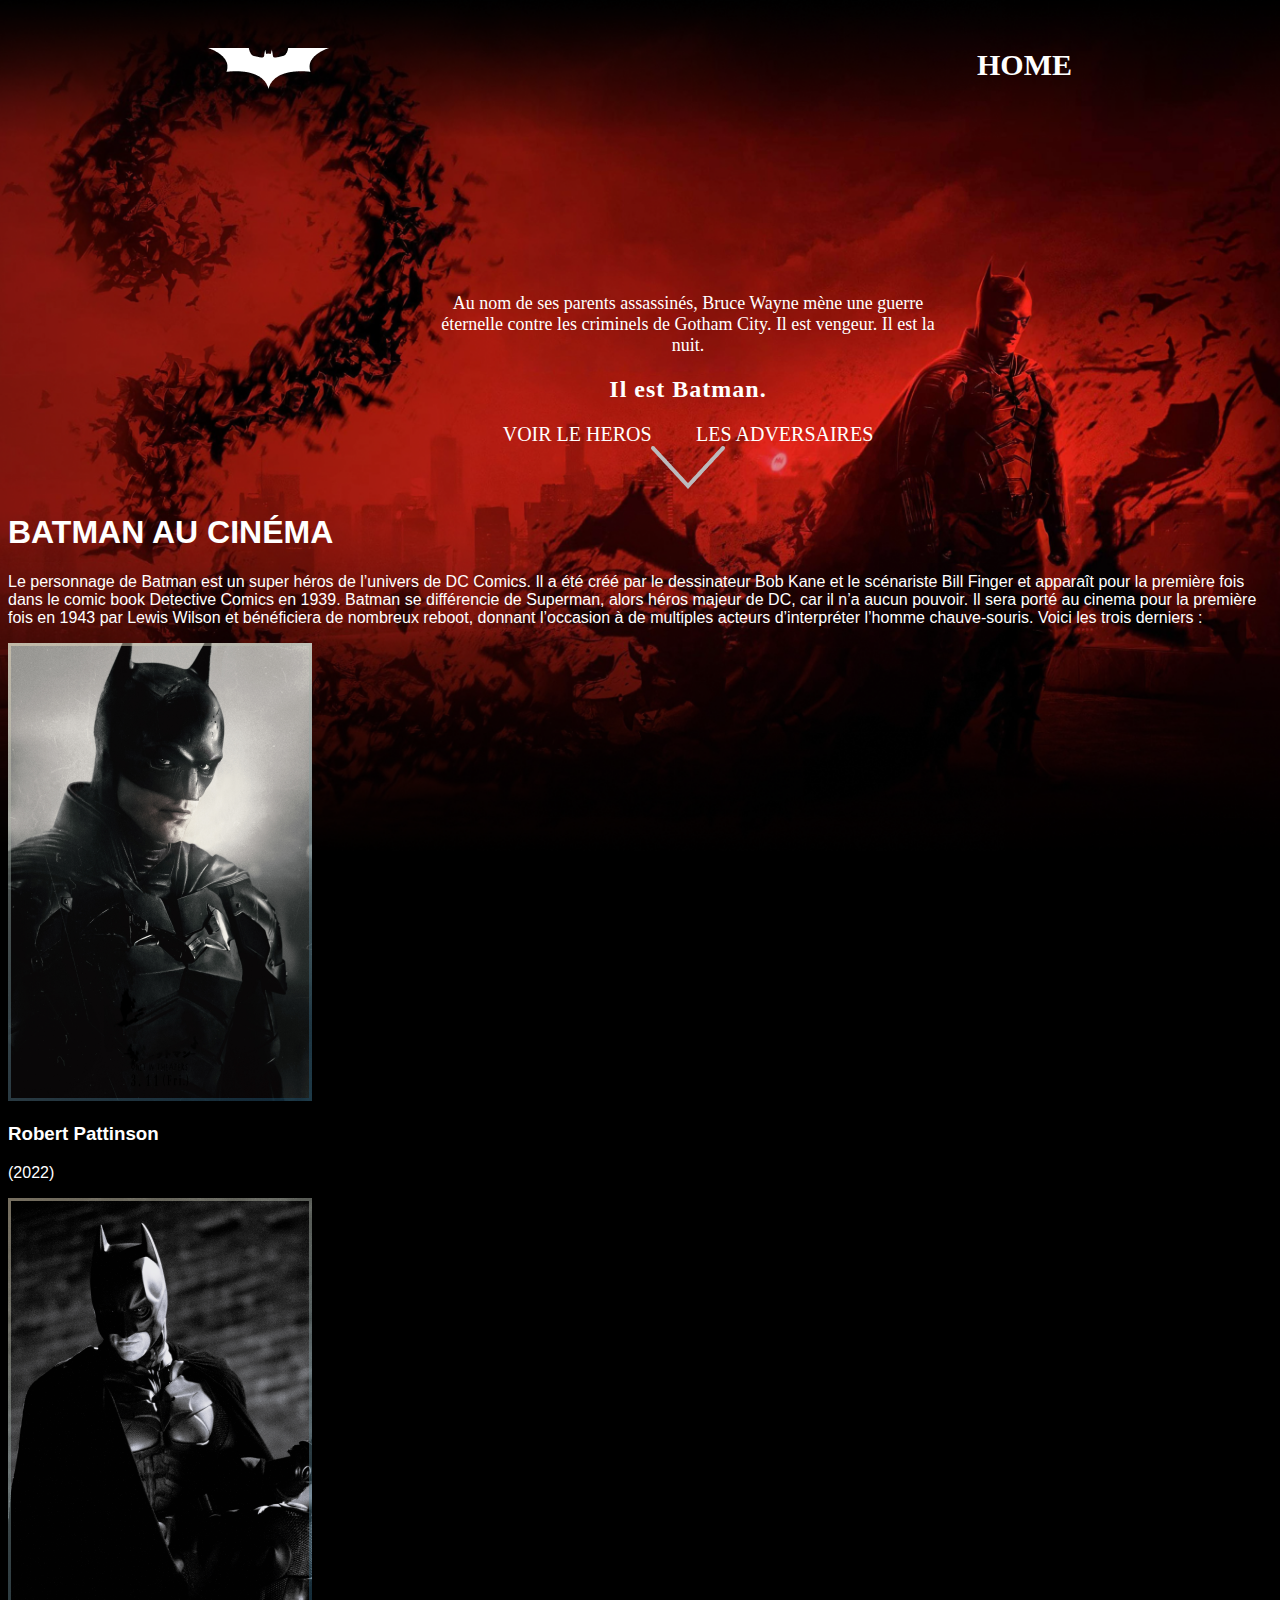
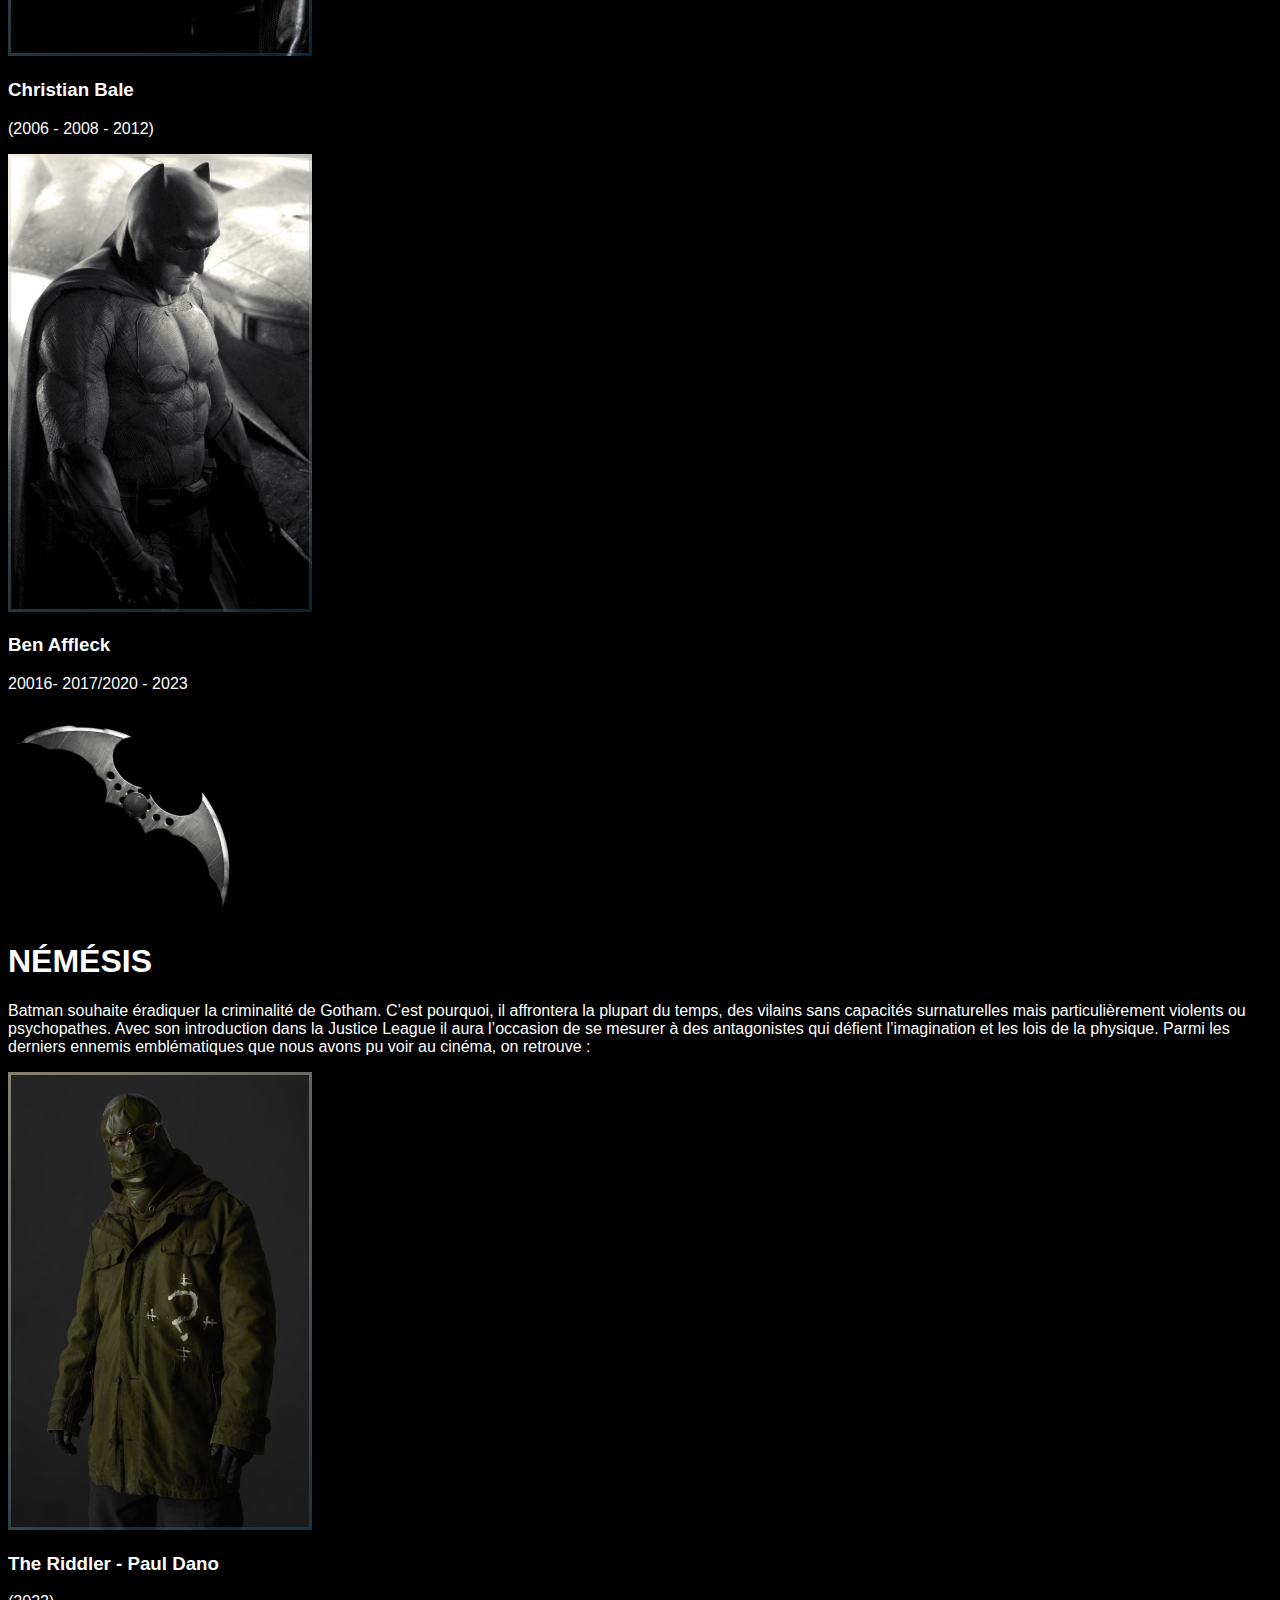
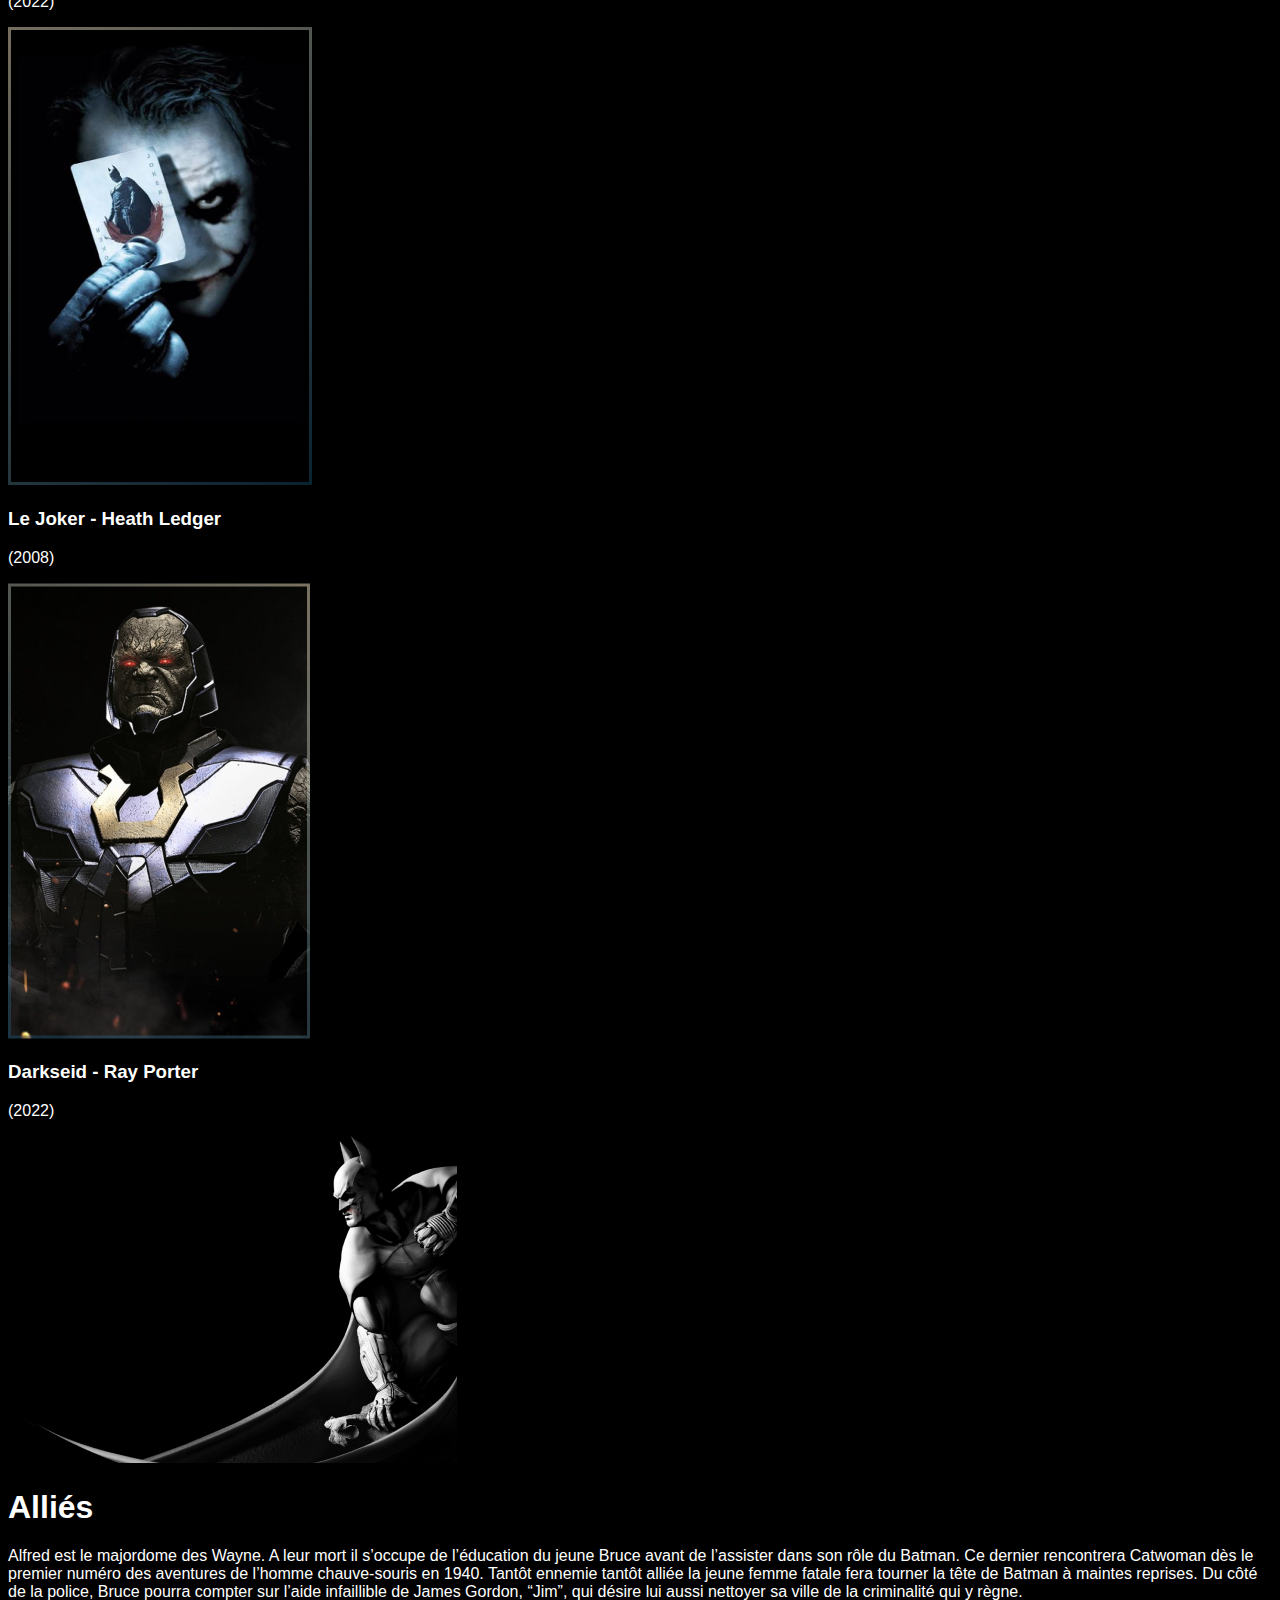
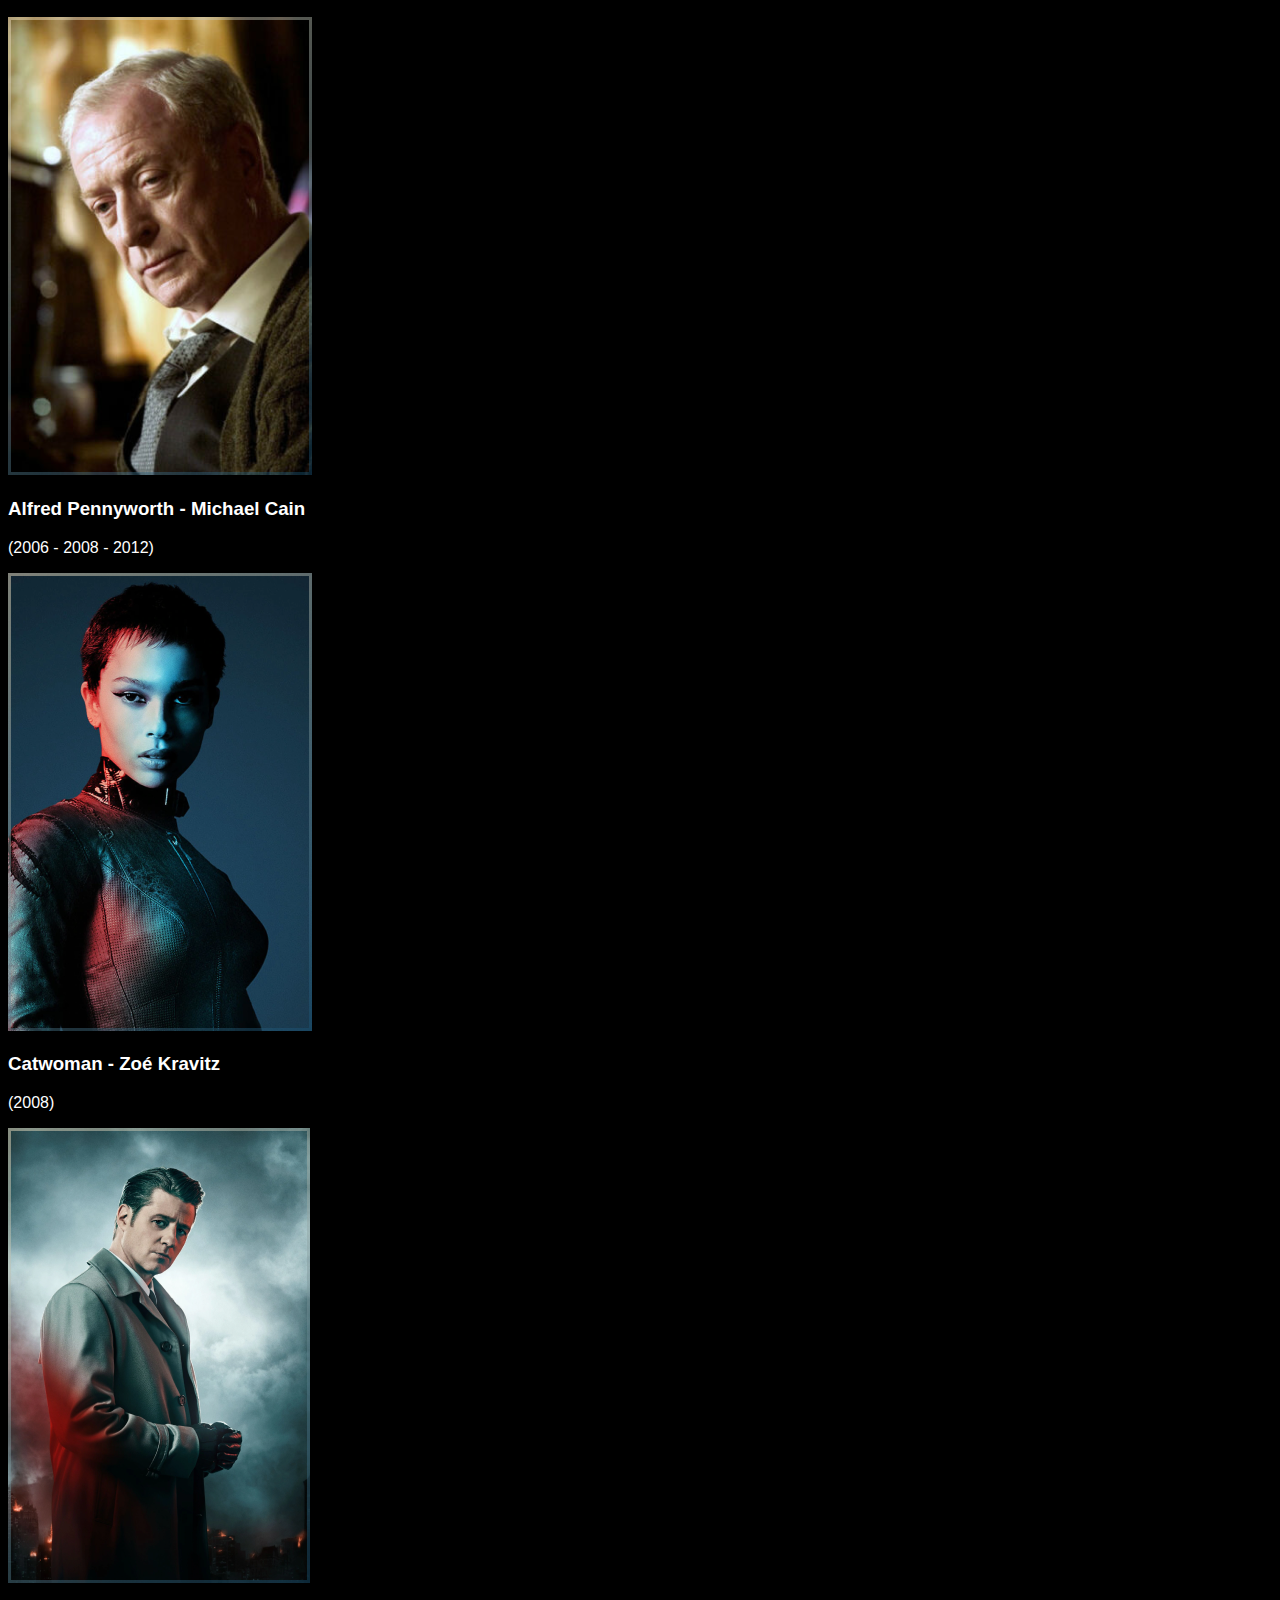
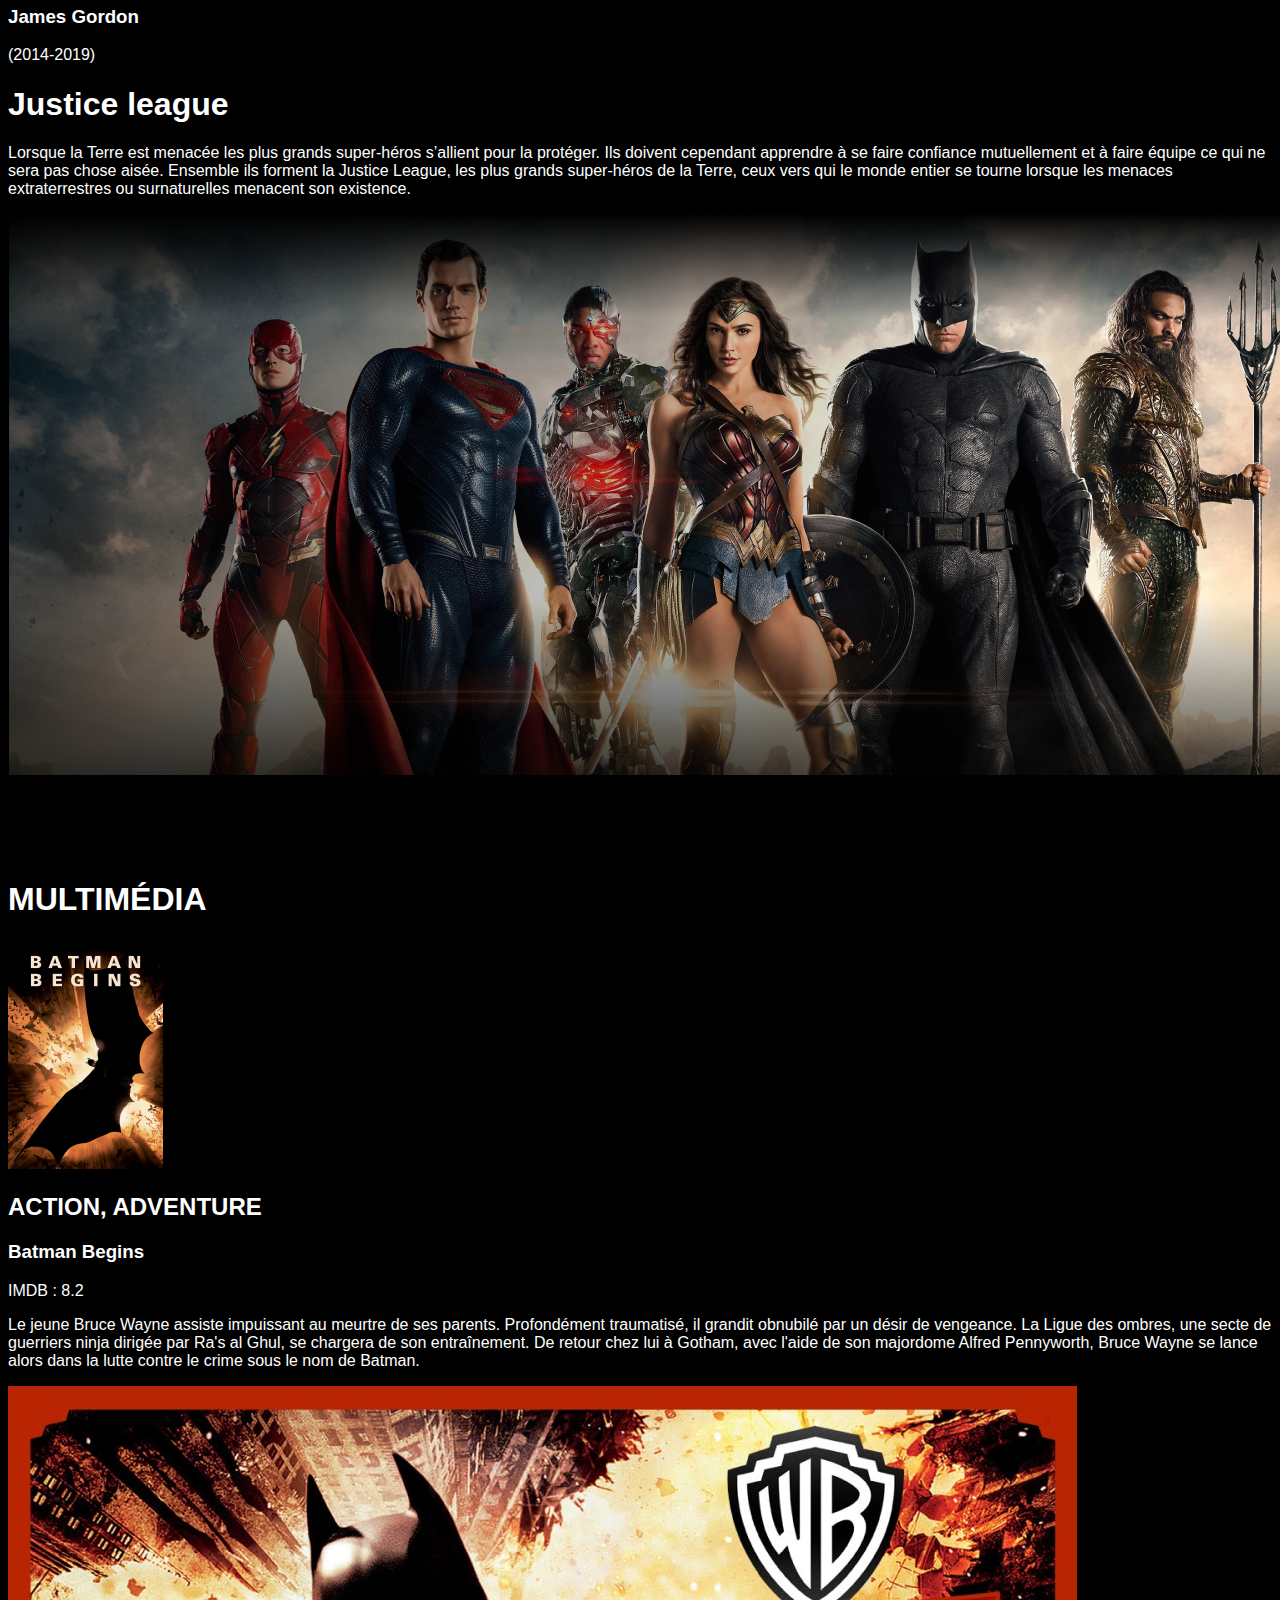
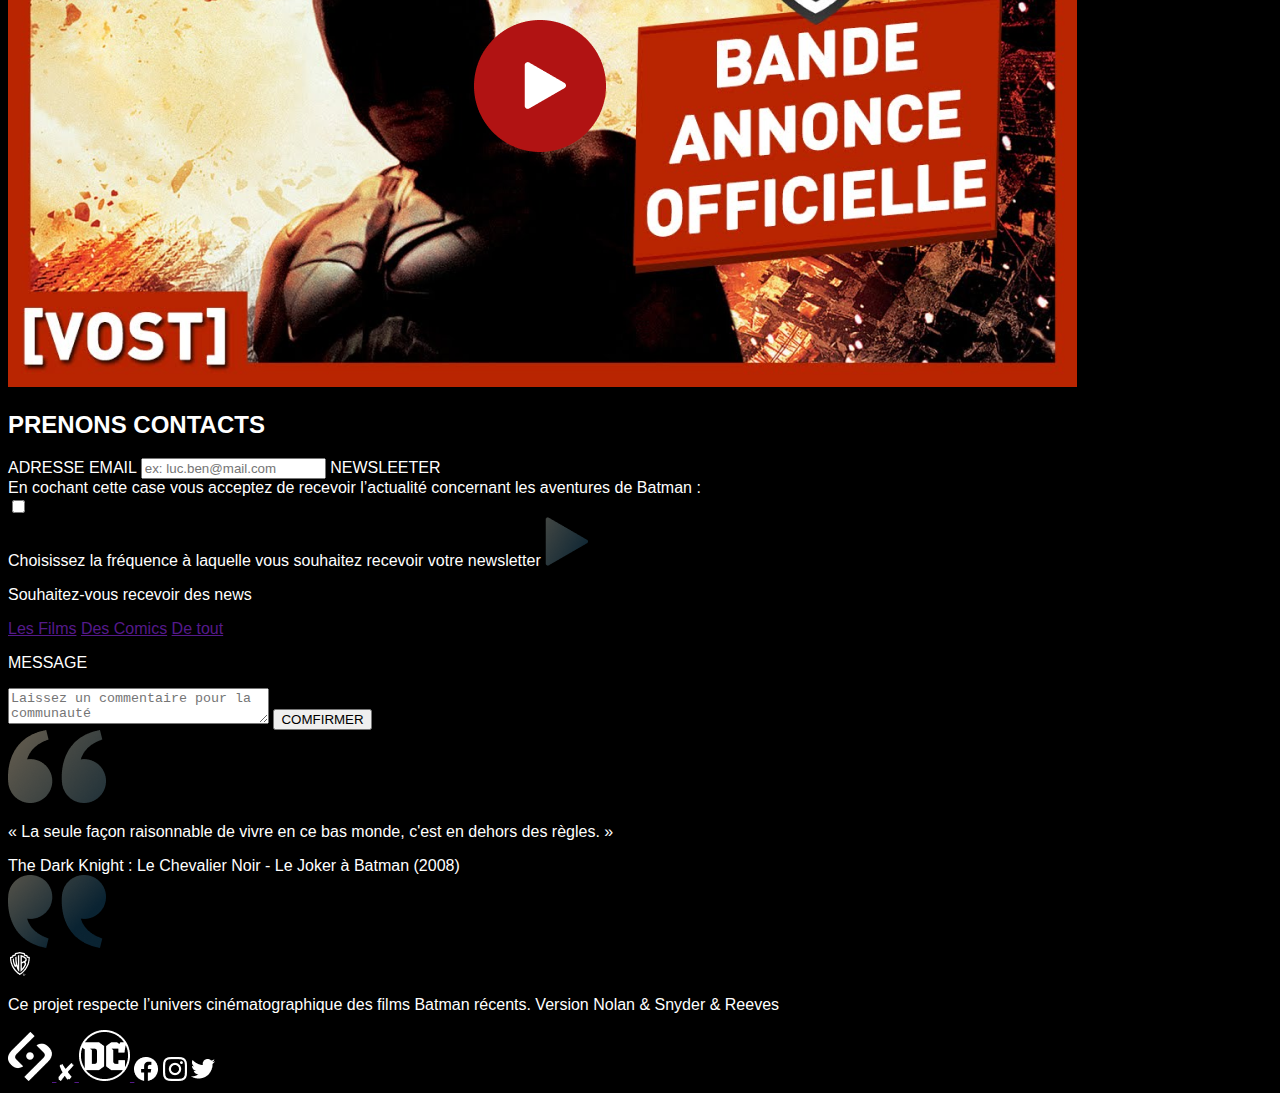
==== index.html @ ad6fd0fa "first commit" ====
<!DOCTYPE html>
<html lang="en-us">
  <head>
    <meta charset="utf-8">
    <meta name="viewport" content="width=device-width">
    <title>Batman | T4SU</title>
    <link rel="icon" type="image/x-icon" href="/images/favicon.ico">
    <link rel="stylesheet" href="./assets/CSS/styles.css">

  </head> 

  <body>

    <header>
      <nav>
        <a href="index.html">
                <img src="./assets/Logos/logohome.png" alt="logohome">
        </a>

        <ul>
          <li><a href="index.html">Home</a></li>
        </ul>
      </nav>
    </header>

    <main>
      <!-- La premiere section de la partie - hero -->
      <section class="section1">
        <div class="heros">
          <p>Au nom de ses parents assassinés, Bruce Wayne mène une guerre éternelle contre les
          criminels de Gotham City. Il est vengeur. Il est la nuit.</p>

          <h2>Il est Batman.</h2>
          <div>
            <a href="#">VOIR LE HEROS</a>
            <a href="#">LES ADVERSAIRES</a>
          </div>
        </div>
        <img src="./assets/Logos/flèche_down_header.png" alt="flèche down">
        
      </section>

      <!-- La duexieme section de la partie - Batman au Cinema -->
      <section>
        <div>
          <h1>BATMAN AU CINÉMA</h1>
            <p>Le personnage de Batman est un super héros de l’univers de DC Comics. Il a été créé par le
            dessinateur Bob Kane et le scénariste Bill Finger et apparaît pour la première fois dans le
            comic book Detective Comics en 1939. Batman se différencie de Superman, alors héros
            majeur de DC, car il n’a aucun pouvoir. Il sera porté au cinema pour la première fois en 1943
            par Lewis Wilson et bénéficiera de nombreux reboot, donnant l’occasion à de multiples
            acteurs d’interpréter l’homme chauve-souris. Voici les trois derniers :</p>

            <div>
              <img src="./assets/Illustrations/Bathome2.png" alt="">

              <div>
                <h3> Robert Pattinson </h3>
                <p>(2022)</p>
              </div>
            </div>
            <div>
              <img src="./assets/Illustrations/Bathome3.png" alt="">
              
              <div>
                <h3> Christian Bale </h3>
                <p>(2006 - 2008 - 2012)</p>
              </div>

            </div>
            <div>
              <img src="./assets/Illustrations/Bathome4.png" alt="">
            
              <div>
                <h3> Ben Affleck </h3>
                <p>20016- 2017/2020 - 2023</p>
              </div>
            </div>
        </div>

      </section>

      <!-- La section Nemesis-->
      <section>
        <div>
          <img src="./assets/Illustrations/Bathome13.png" alt="Bathome">
          <h1>NÉMÉSIS</h1>
            <p>Batman souhaite éradiquer la criminalité de Gotham. C’est pourquoi, il affrontera la plupart
              du temps, des vilains sans capacités surnaturelles mais particulièrement violents ou
              psychopathes. Avec son introduction dans la Justice League il aura l’occasion de se mesurer à
              des antagonistes qui défient l’imagination et les lois de la physique. Parmi les derniers
              ennemis emblématiques que nous avons pu voir au cinéma, on retrouve :</p>

            <div>
              <img src="./assets/Illustrations/Bathome5.png" alt="">

              <div>
                <h3> The Riddler - Paul Dano </h3>
                <p>(2022)</p>
              </div>
            </div>
            <div>
              <img src="./assets/Illustrations/Bathome6.png" alt="">
              
              <div>
                <h3> Le Joker - Heath Ledger </h3>
                <p> (2008) </p>
              </div>

            </div>
            <div>
              <img src="./assets/Illustrations/Bathome7.png" alt="">
            
              <div>
                <h3> Darkseid - Ray Porter </h3>
                <p>(2022)</p>
              </div>
            </div>
        </div>
      </section>

      <!-- La section Allies-->

      <section>
        <div>
          <img src="./assets/Illustrations/Bathome12.png" alt="Bathome">
          <h1>Alliés</h1>
            <p>Alfred est le majordome des Wayne. A leur mort il s’occupe de l’éducation du jeune Bruce
              avant de l’assister dans son rôle du Batman. Ce dernier rencontrera Catwoman dès le
              premier numéro des aventures de l’homme chauve-souris en 1940. Tantôt ennemie tantôt
              alliée la jeune femme fatale fera tourner la tête de Batman à maintes reprises. Du côté de la
              police, Bruce pourra compter sur l’aide infaillible de James Gordon, “Jim”, qui désire lui aussi
              nettoyer sa ville de la criminalité qui y règne.</p>

            <div>
              <img src="./assets/Illustrations/Bathome9.png" alt="">

              <div>
                <h3> Alfred Pennyworth - Michael Cain </h3>
                <p>(2006 - 2008 - 2012)</p>
              </div>
            </div>
            <div>
              <img src="./assets/Illustrations/Bathome8.png" alt="">
              
              <div>
                <h3> Catwoman - Zoé Kravitz </h3>
                <p> (2008) </p>
              </div>

            </div>
            <div>
              <img src="./assets/Illustrations/Bathome10.png" alt="">
            
              <div>
                <h3> James Gordon </h3>
                <p>(2014-2019)</p>
              </div>
            </div>
        </div>
      </section>

  <!-- La section Justice League-->
      <section>
        <h1>Justice league</h1>
        <p>Lorsque la Terre est menacée les plus grands super-héros s’allient pour la protéger. Ils
          doivent cependant apprendre à se faire confiance mutuellement et à faire équipe ce qui ne
          sera pas chose aisée. Ensemble ils forment la Justice League, les plus grands super-héros de
          la Terre, ceux vers qui le monde entier se tourne lorsque les menaces extraterrestres ou
          surnaturelles menacent son existence.</p>
          <div>
            <img src="./assets/Illustrations/Bathome11.png" alt="">
          </div>

      </section>

      <!--- La section Multimedia-->

      <section>
        <h1>MULTIMÉDIA</h1>
        <div>
          <div>
            <img src="./assets/Illustrations/Bathome_ba1.png" alt="flèche 1">
          </div>
          <div>
            <h2>ACTION, ADVENTURE</h2>
            <h3>Batman Begins</h3>
            <p>IMDB : <span>8.2</span></p>
            <p>
              Le jeune Bruce Wayne assiste impuissant au meurtre de ses parents. Profondément
              traumatisé, il grandit obnubilé par un désir de vengeance. La Ligue des ombres, une secte de
              guerriers ninja dirigée par Ra's al Ghul, se chargera de son entraînement. De retour chez lui à
              Gotham, avec l'aide de son majordome Alfred Pennyworth, Bruce Wayne se lance alors dans
              la lutte contre le crime sous le nom de Batman.
            </p>
          </div>
        <div>
          <img src="./assets/Illustrations/Bathome_ba2.png" alt="">
        </div>
      </section> 

      <!-- Les formulaires-->
        <h2>PRENONS CONTACTS</h2>
        <form action="">
          <label for="email">ADRESSE EMAIL</label>
          <input type="email" name="email" placeholder="ex: luc.ben@mail.com">
          <label for="newsletter">NEWSLEETER</label> <br>
          <label for="">En cochant cette case vous acceptez de recevoir l’actualité concernant les aventures de
            Batman :</label> <br>
            <input type="checkbox" name="checkbox">
            <div>
              <span>Choisissez la fréquence à laquelle vous souhaitez recevoir votre newsletter</span>
              <span>
                <img src="./assets/Logos/icon_flèche_2.png" alt="">
              </span>
            </div>
            <div>
              <p>Souhaitez-vous recevoir des news</p>
            </div>
            <a href="">Les Films</a>
            <a href="">Des Comics</a>
            <a href="">De tout</a>
            <p>MESSAGE</p>
            <textarea name="" id="" cols="30" placeholder="Laissez un commentaire pour la communauté"></textarea>
            <input type="submit" value="COMFIRMER">
        </form>

        <!-- Section Citation -->
        <section>
        <div>
          <div>
            <img src="./assets/Logos/icon_guillemets_1.png" alt="">
          </div>
          <div>
            <p>« La seule façon raisonnable de vivre en ce bas monde, c'est en dehors des règles. »</p>
          </div>
          <div>
            The Dark Knight : Le Chevalier Noir - Le Joker à Batman (2008)
          </div>
        </div>
        <div>
          <img src="./assets/Logos/icon_guillemets_2.png" alt="">
        </div>
      </section>
    
    </main>

    <footer>
      <div>
        <img src="./assets/Logos/icon_WB.png" alt="">
        <p>Ce projet respecte l’univers cinématographique des films Batman récents. Version Nolan &
          Snyder & Reeves</p>
      </div>
      <div>
        <a href="">
          <img src="./assets/Logos/logo_sayna_white.png" alt="">
          <img src="./assets/Logos/icon_x.png" alt="">
          <img src="./assets/Logos/icon_DC.png" alt="">
        </a>
        <a href=""><img src="./assets/Logos/icon_facebook.png" alt=""></a>
        <a href=""><img src="./assets/Logos/icon_ig.png" alt=""></a>
        <a href=""><img src="./assets/Logos/icon_tw.png" alt=""></a>
        
      </div>
    </footer>
  </body>
</html>
---- assets/CSS/styles.css ----
html, body, main, footer{
  font-family: arial;
  color: white;
}
html{
  background-image: url("/assets/Illustrations/Bathome1.png");
  background-size: 1360px;
  background-repeat: no-repeat;
  background-color: black;
  background-position: top;
}

header img{
  margin-left: 200px;
  margin-top: 40px;

}
header ul{
 float:right;
 margin-right: 200px;
 margin-top: 40px;
 
}
header ul li a{
  font-size: 30px;
  text-decoration: none;
  text-transform: uppercase;
  color:white;
  font-family: rajdhani;
  cursor: pointer;
}
header li{
  text-decoration: none;
  list-style-type: none;
  font-weight: bold;
}

.section1{
  inline-size: 500px;
  text-align: center;
  position: relative;
  margin-top: 200px;
  margin-left: 430px;
}

.section1 p{
  font-family: Space Grotesk Light;
  font-size: 18px;
  letter-spacing: 1x;
}
.section1 h2{
  font-family: Space Grotesk Light;
  letter-spacing: 1px;
}
.section1 a{
  text-decoration: none;
  color: white;
  font-family: Space Grotesk Light;
  font-size: 20px;
  margin: 20px;
}
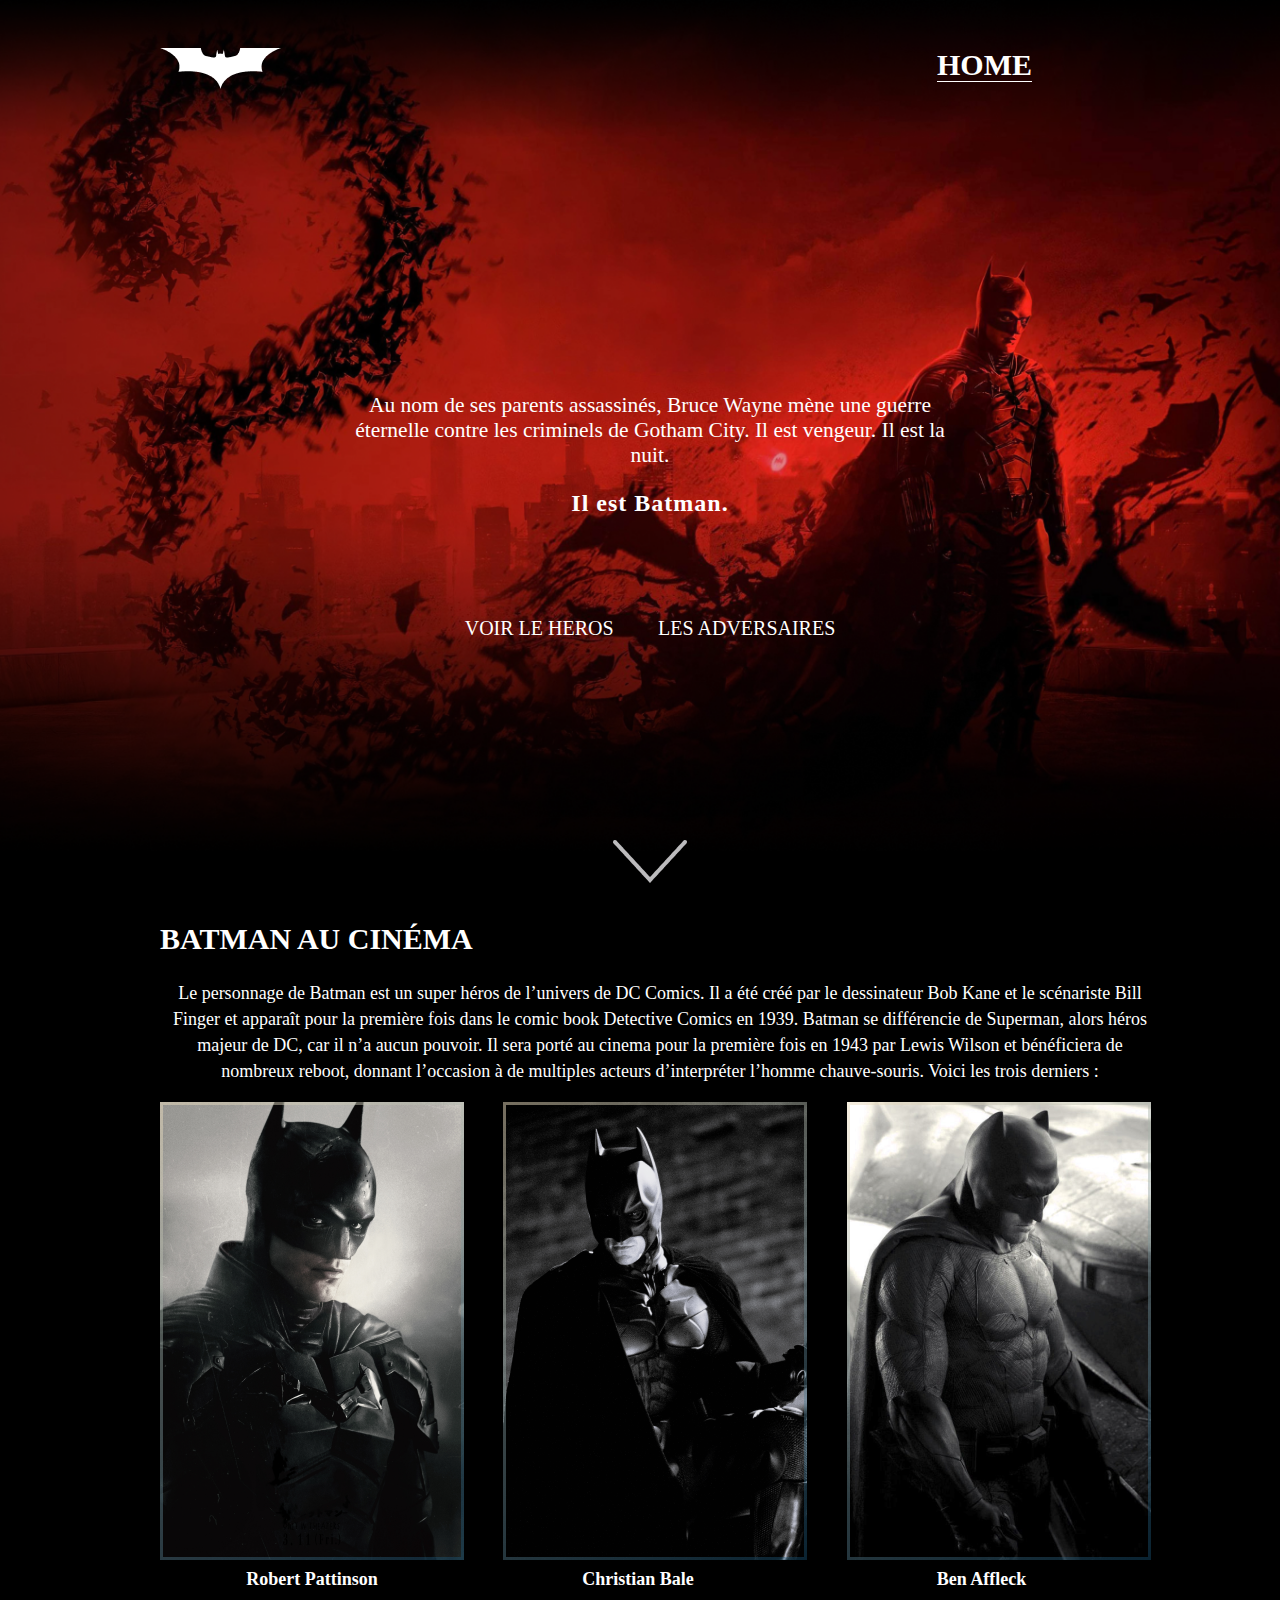
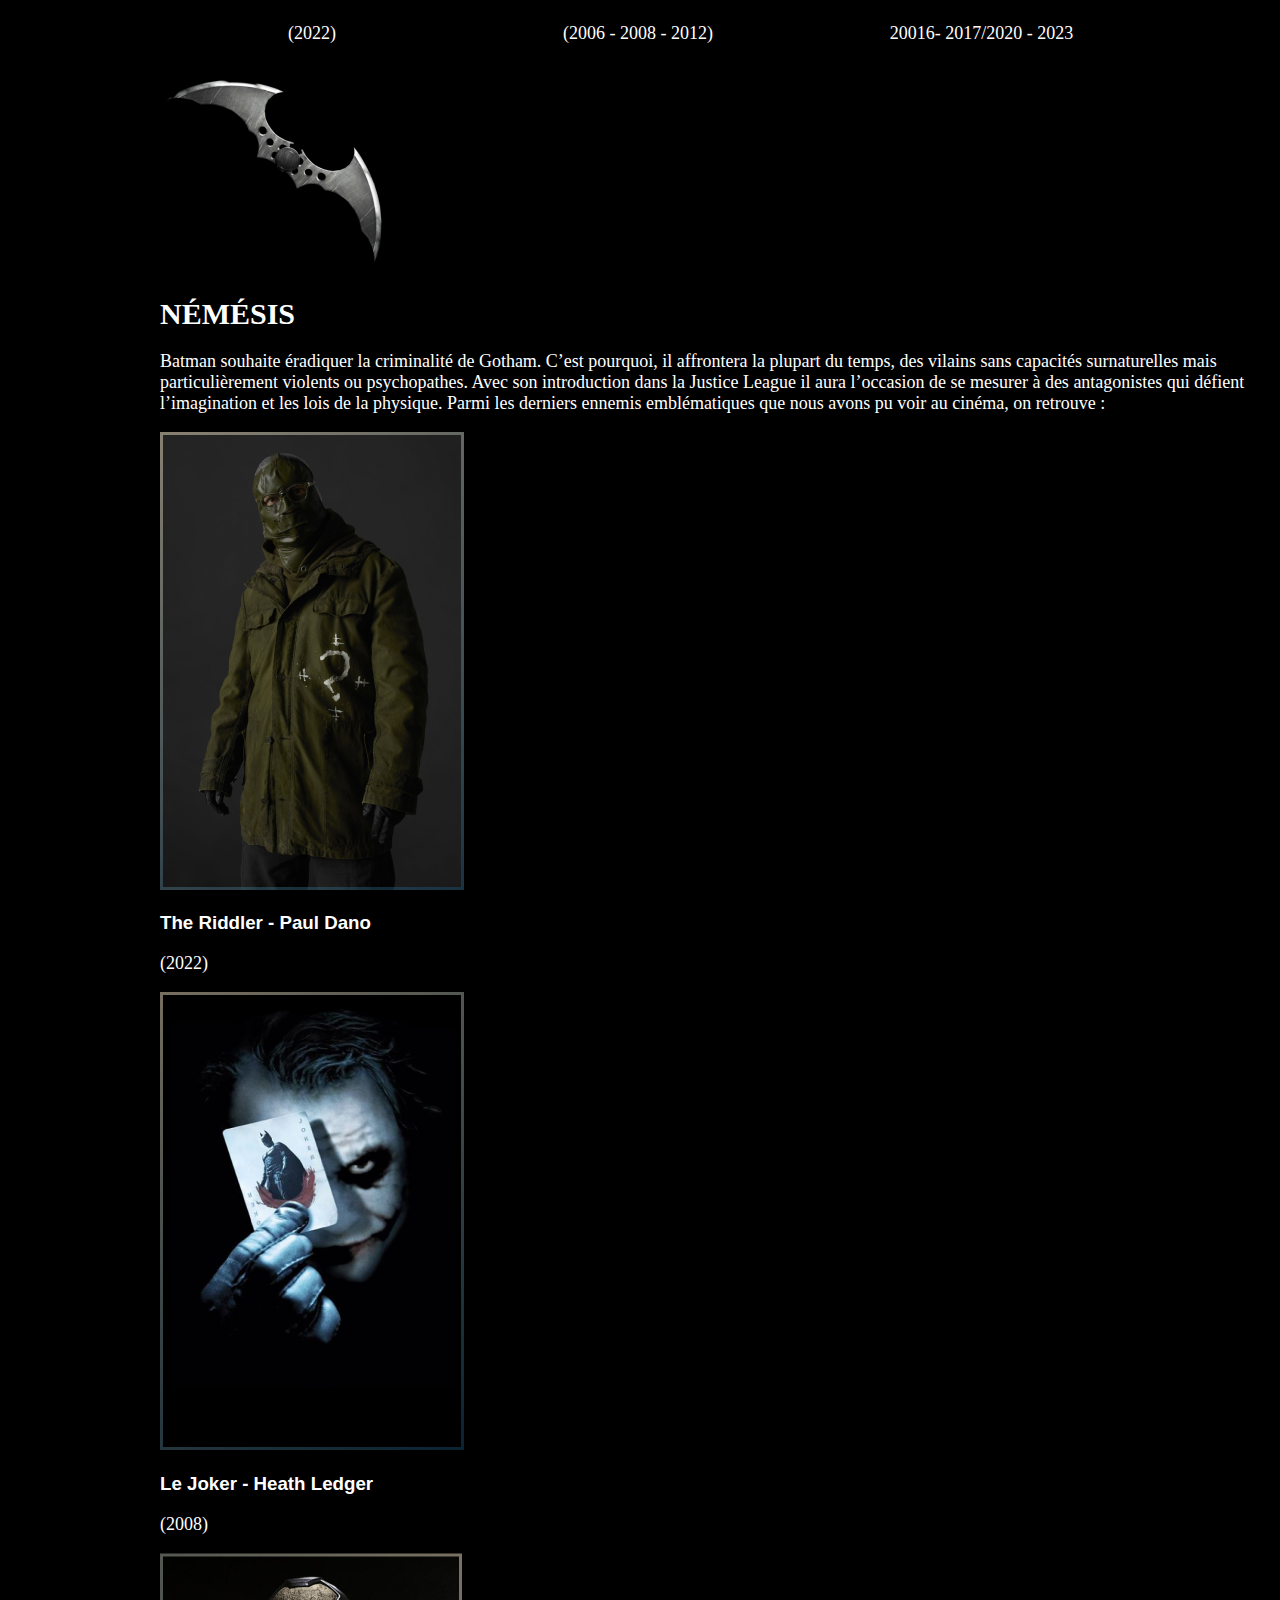
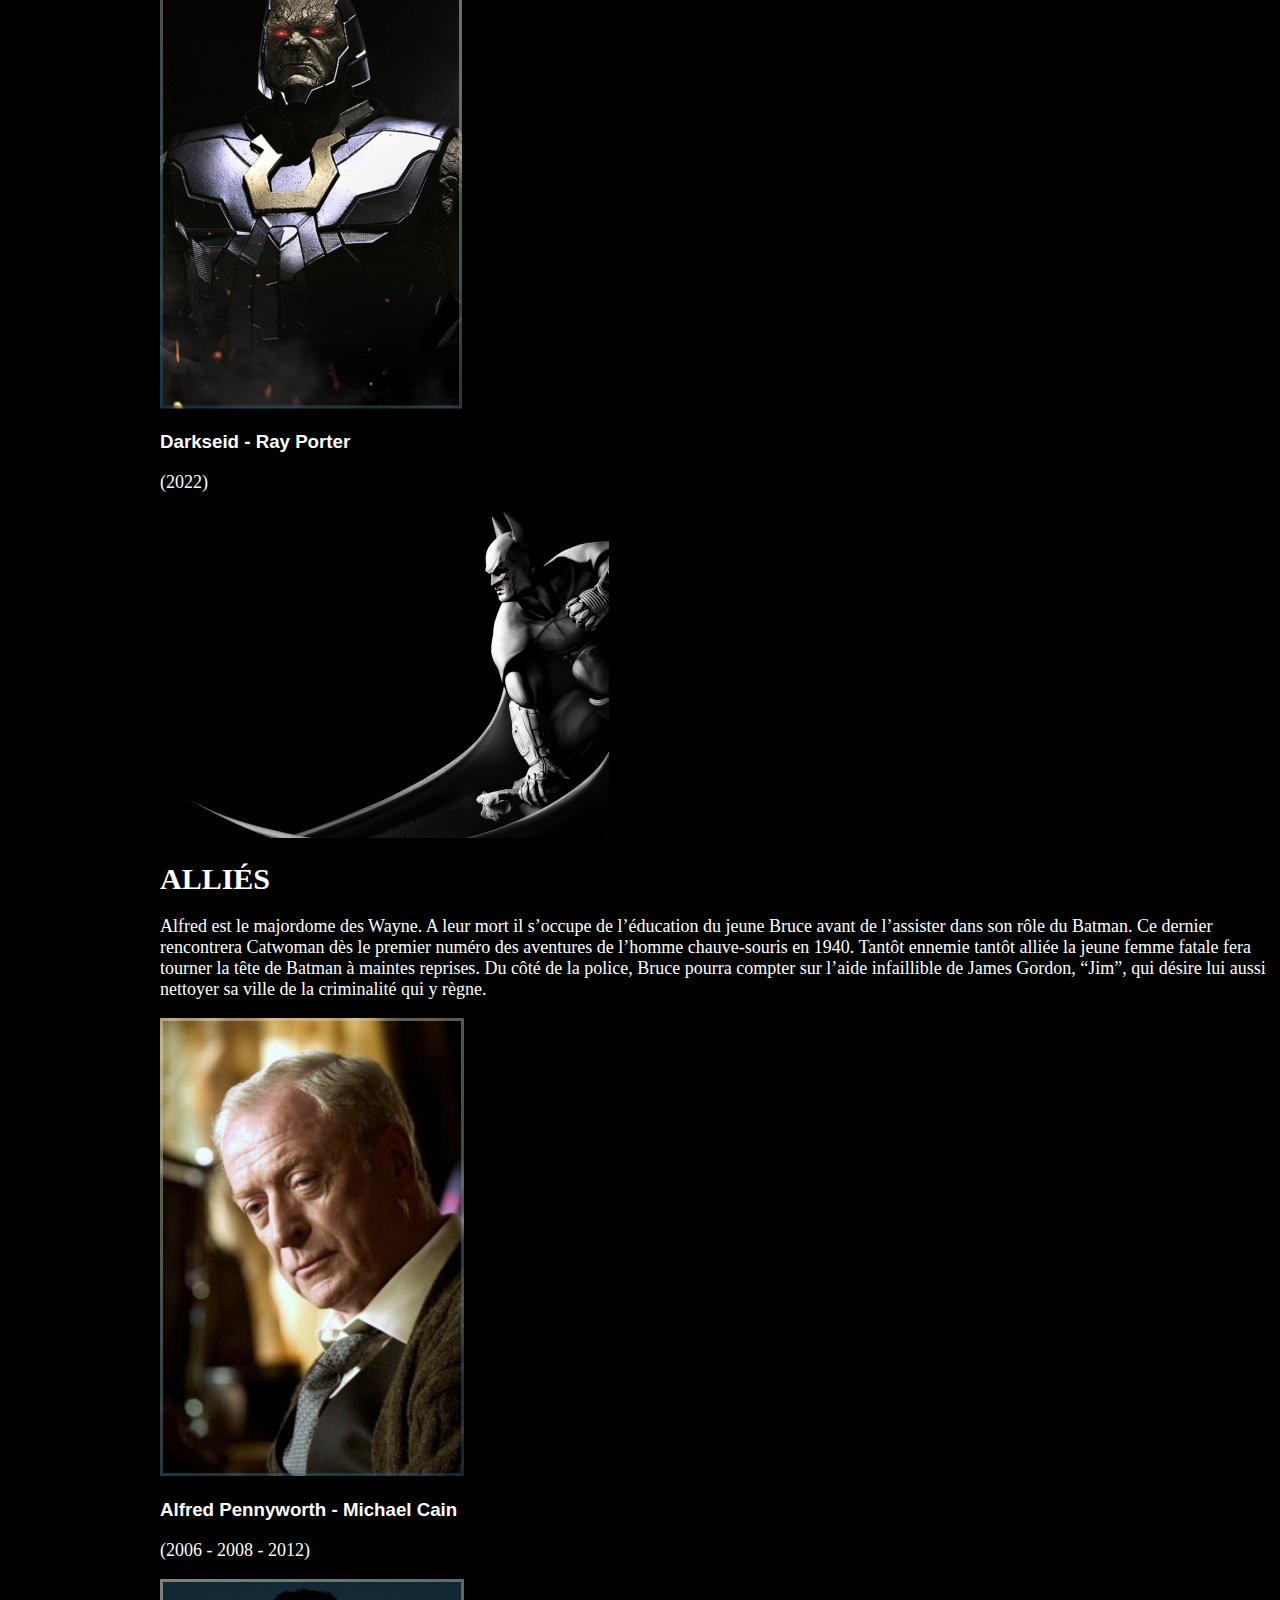
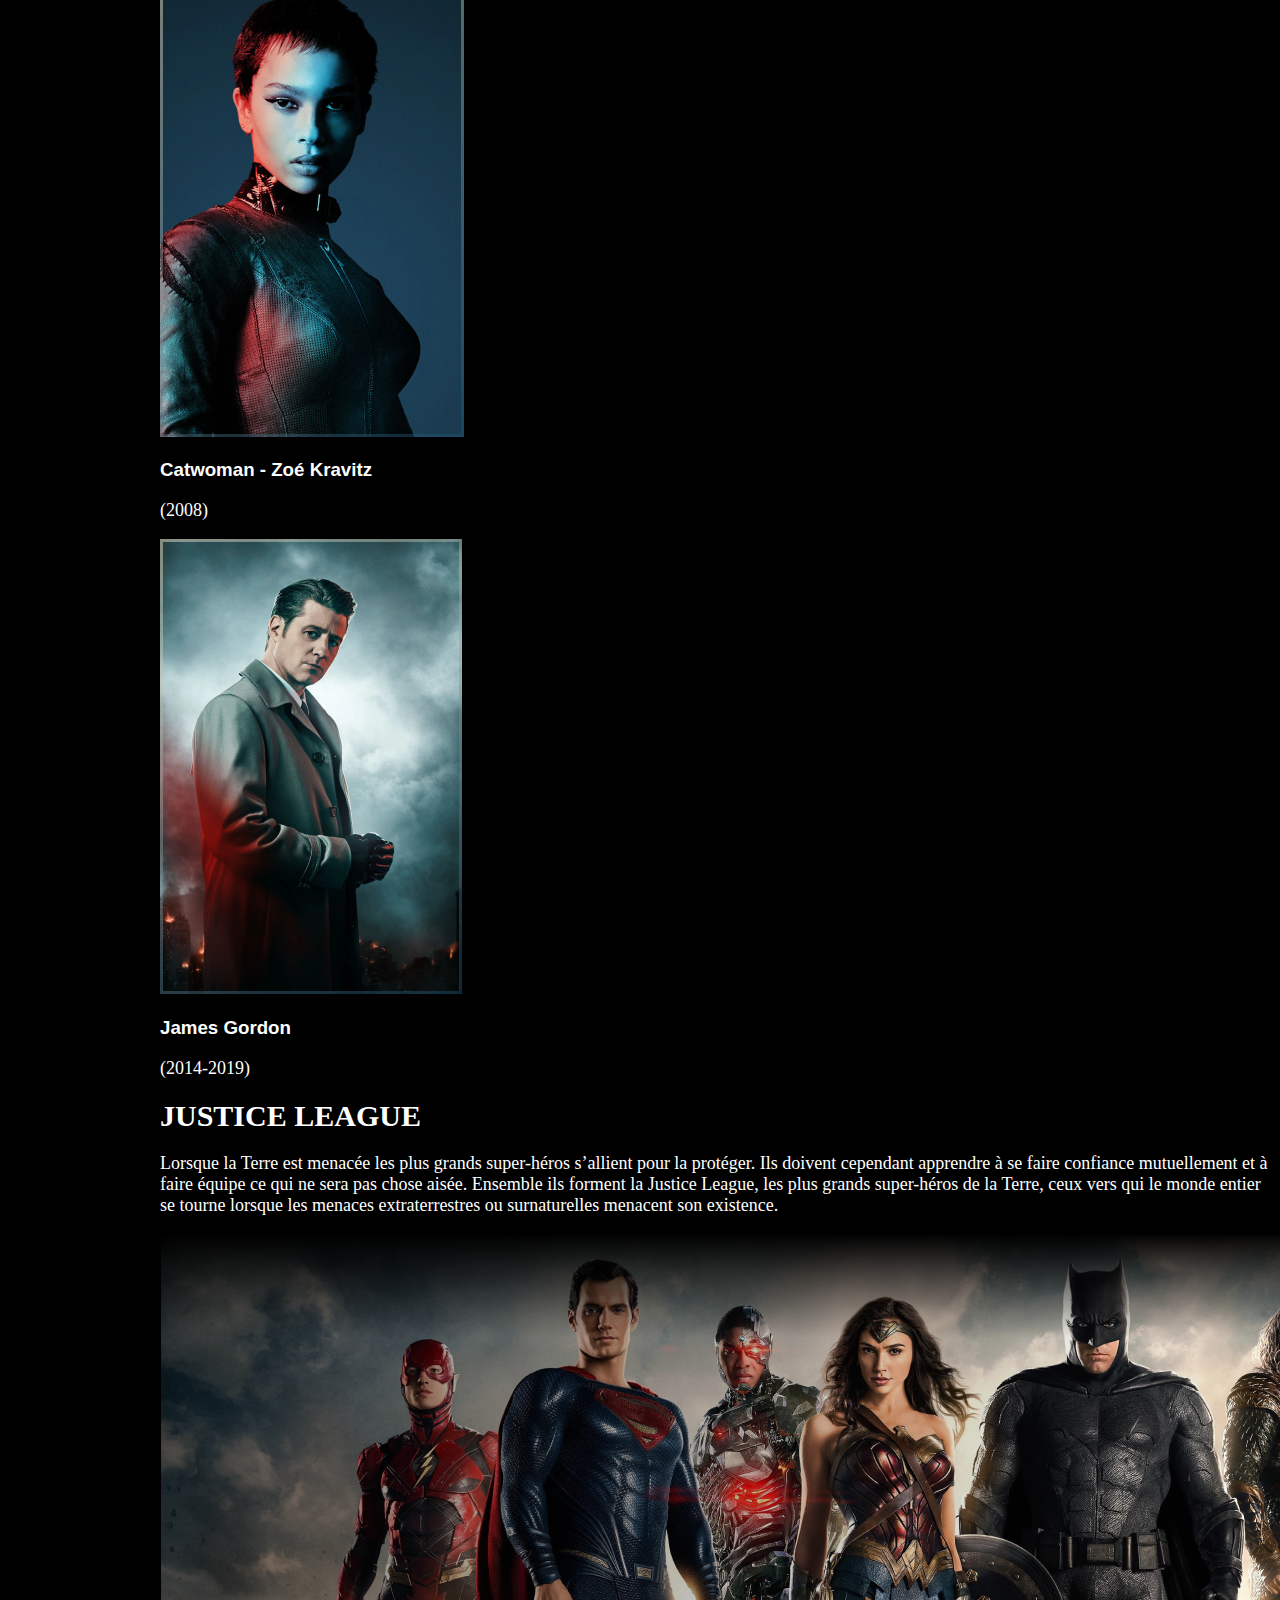
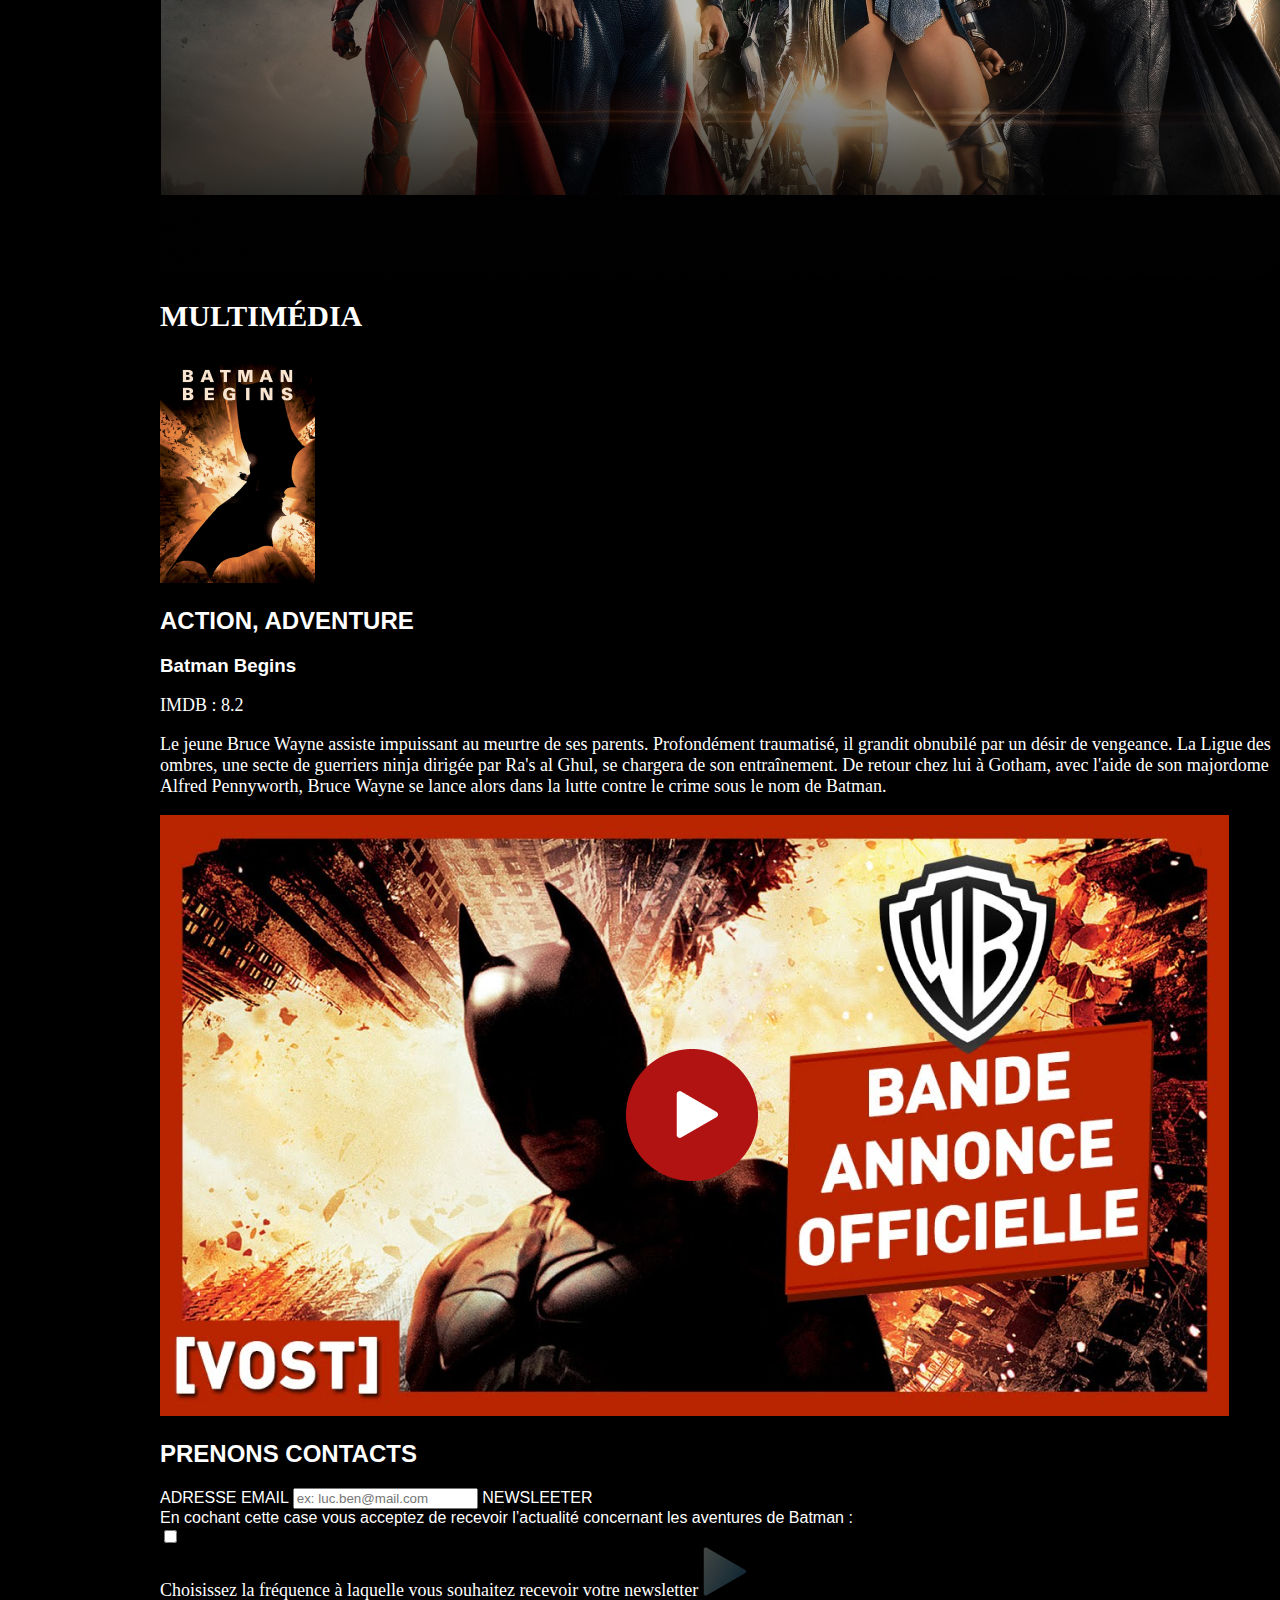
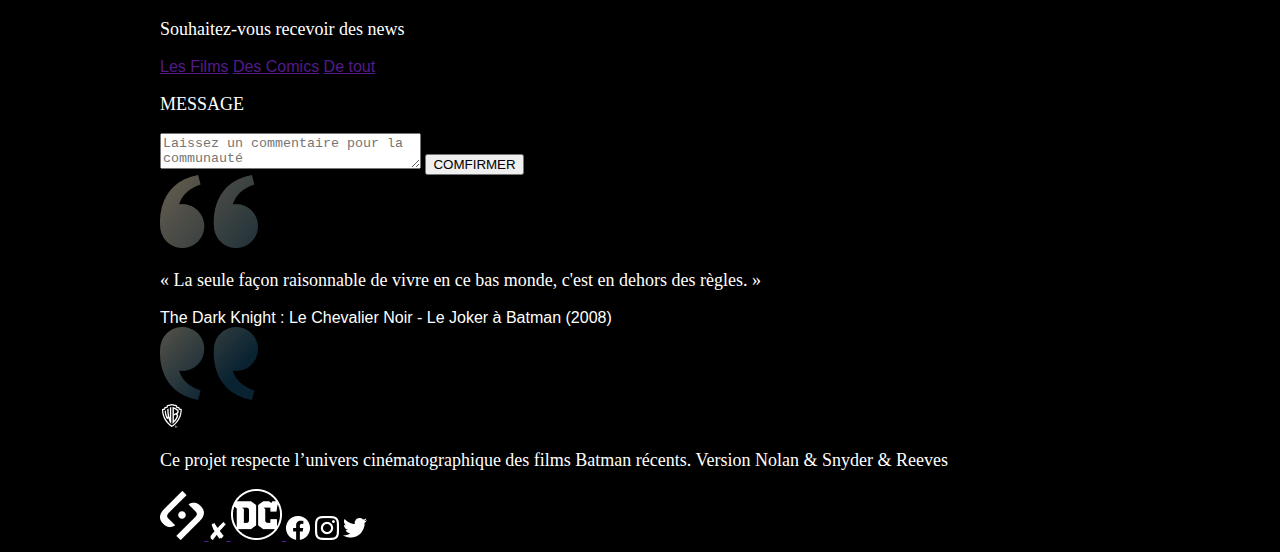
==== commit 21d3d301: "add practice and styles projet filrouge Batman" ====
--- a/index.html
+++ b/index.html
@@ -31,36 +31,36 @@
           criminels de Gotham City. Il est vengeur. Il est la nuit.</p>
 
           <h2>Il est Batman.</h2>
-          <div>
+          <div class="heroslink">
             <a href="#">VOIR LE HEROS</a>
             <a href="#">LES ADVERSAIRES</a>
           </div>
         </div>
-        <img src="./assets/Logos/flèche_down_header.png" alt="flèche down">
+        <a href="#"><img class="flèche" src="./assets/Logos/flèche_down_header.png" alt="flèche down"></a> 
         
       </section>
 
       <!-- La duexieme section de la partie - Batman au Cinema -->
-      <section>
+      <section class="cinema">
         <div>
           <h1>BATMAN AU CINÉMA</h1>
-            <p>Le personnage de Batman est un super héros de l’univers de DC Comics. Il a été créé par le
+            <p> Le personnage de Batman est un super héros de l’univers de DC Comics. Il a été créé par le
             dessinateur Bob Kane et le scénariste Bill Finger et apparaît pour la première fois dans le
             comic book Detective Comics en 1939. Batman se différencie de Superman, alors héros
             majeur de DC, car il n’a aucun pouvoir. Il sera porté au cinema pour la première fois en 1943
             par Lewis Wilson et bénéficiera de nombreux reboot, donnant l’occasion à de multiples
             acteurs d’interpréter l’homme chauve-souris. Voici les trois derniers :</p>
 
-            <div>
+            <div class="bathome">
               <img src="./assets/Illustrations/Bathome2.png" alt="">
 
               <div>
                 <h3> Robert Pattinson </h3>
-                <p>(2022)</p>
-              </div>
-            </div>
-            <div>
-              <img src="./assets/Illustrations/Bathome3.png" alt="">
+                <p><span>(2022)</span> </p>
+              </div>
+            </div>
+            <div class="bathome">
+              <img class="bat3" src="./assets/Illustrations/Bathome3.png" alt="">
               
               <div>
                 <h3> Christian Bale </h3>
@@ -68,8 +68,8 @@
               </div>
 
             </div>
-            <div>
-              <img src="./assets/Illustrations/Bathome4.png" alt="">
+            <div class="bathome">
+              <img class="bat4" src="./assets/Illustrations/Bathome4.png" alt="">
             
               <div>
                 <h3> Ben Affleck </h3>
@@ -81,7 +81,7 @@
       </section>
 
       <!-- La section Nemesis-->
-      <section>
+      <section class="nemesis">
         <div>
           <img src="./assets/Illustrations/Bathome13.png" alt="Bathome">
           <h1>NÉMÉSIS</h1>
--- a/assets/CSS/styles.css
+++ b/assets/CSS/styles.css
@@ -11,14 +11,15 @@
 }
 
 header img{
-  margin-left: 200px;
   margin-top: 40px;
 
 }
 header ul{
  float:right;
- margin-right: 200px;
+ margin-right: 240px;
  margin-top: 40px;
+ text-align: center;
+
  
 }
 header ul li a{
@@ -28,24 +29,51 @@
   color:white;
   font-family: rajdhani;
   cursor: pointer;
+  border-bottom: 1px solid rgb(255, 255, 255);
 }
 header li{
   text-decoration: none;
   list-style-type: none;
   font-weight: bold;
 }
+h1{
+  text-decoration: none;
+  text-transform: uppercase;
+  font-family: rajdhani;
+  font-size: 30px;
+}
+p{
+  font-family: Space Grotesk Light;
+  font-size: 18px;
+  letter-spacing: 1x;
+}
+.heros p{
+  font-family: Space Grotesk Light;
+  font-size: 22px;
+  letter-spacing: 1x;
+}
+body{
+  margin-left: 160px;
+}
+.flèche{
+  margin-top: 200px;
+}
+.heroslink{
+  margin-top: 100px;
+}
 
+/* Section 1*/
 .section1{
-  inline-size: 500px;
+  inline-size: 600px;
   text-align: center;
   position: relative;
-  margin-top: 200px;
-  margin-left: 430px;
+  margin-top: 300px;
+  margin-left: 190px;
 }
 
 .section1 p{
   font-family: Space Grotesk Light;
-  font-size: 18px;
+  font-size: 21.5px;
   letter-spacing: 1x;
 }
 .section1 h2{
@@ -58,4 +86,32 @@
   font-family: Space Grotesk Light;
   font-size: 20px;
   margin: 20px;
+}
+
+/* Section 2*/
+.cinema{
+  margin-top: 50px;
+  inline-size: 1000px;
+  line-height: 2px;
+}
+.bathome{
+  display: inline-block;
+  align-items: end;
+}
+.bat3{
+  margin-left: 35px;
+}
+.bat4{
+  margin-left: 35px;
+}
+.bathome h3, span{
+  text-align: center;
+  font-size: 18px;
+  font-family: Space Grotesk Light;
+ }
+.cinema p{
+  font-family: Space Grotesk Light;
+  line-height: 26px;
+  text-align: center;
+  margin-top: 40px;
 }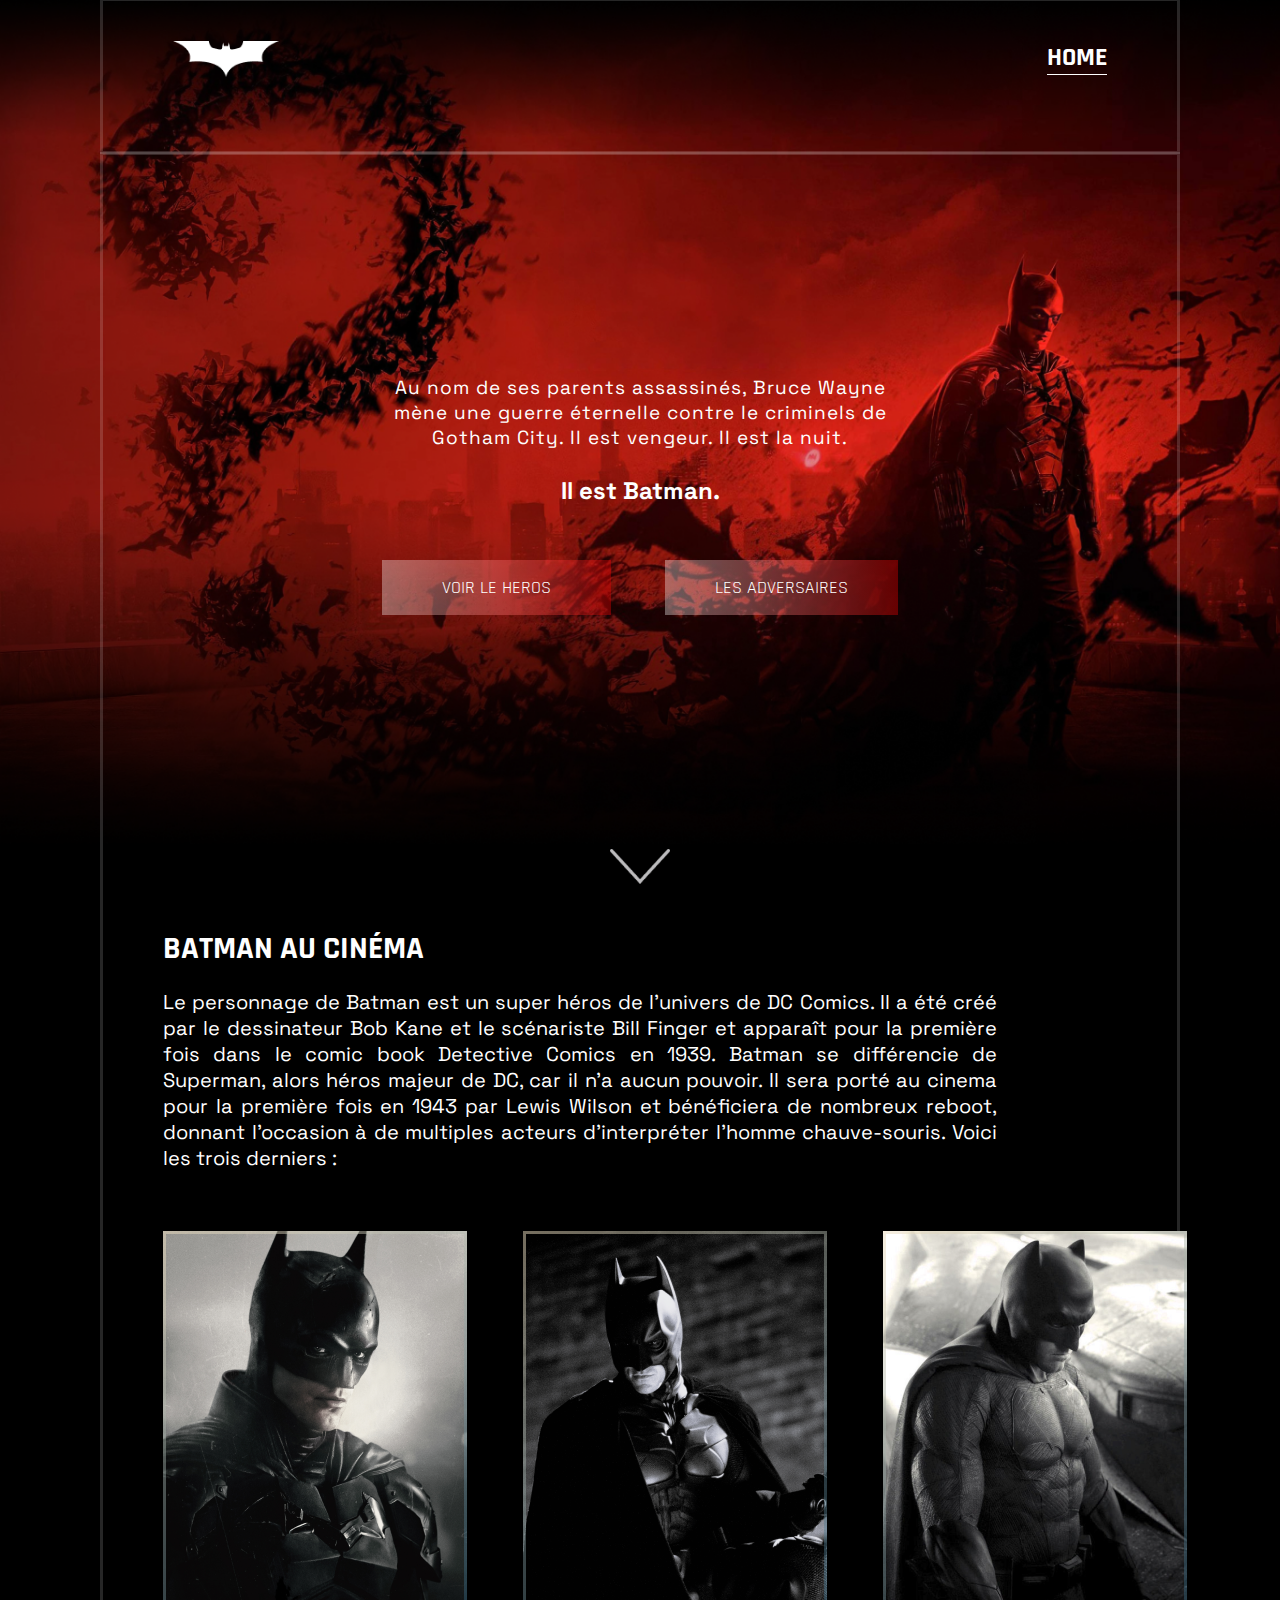
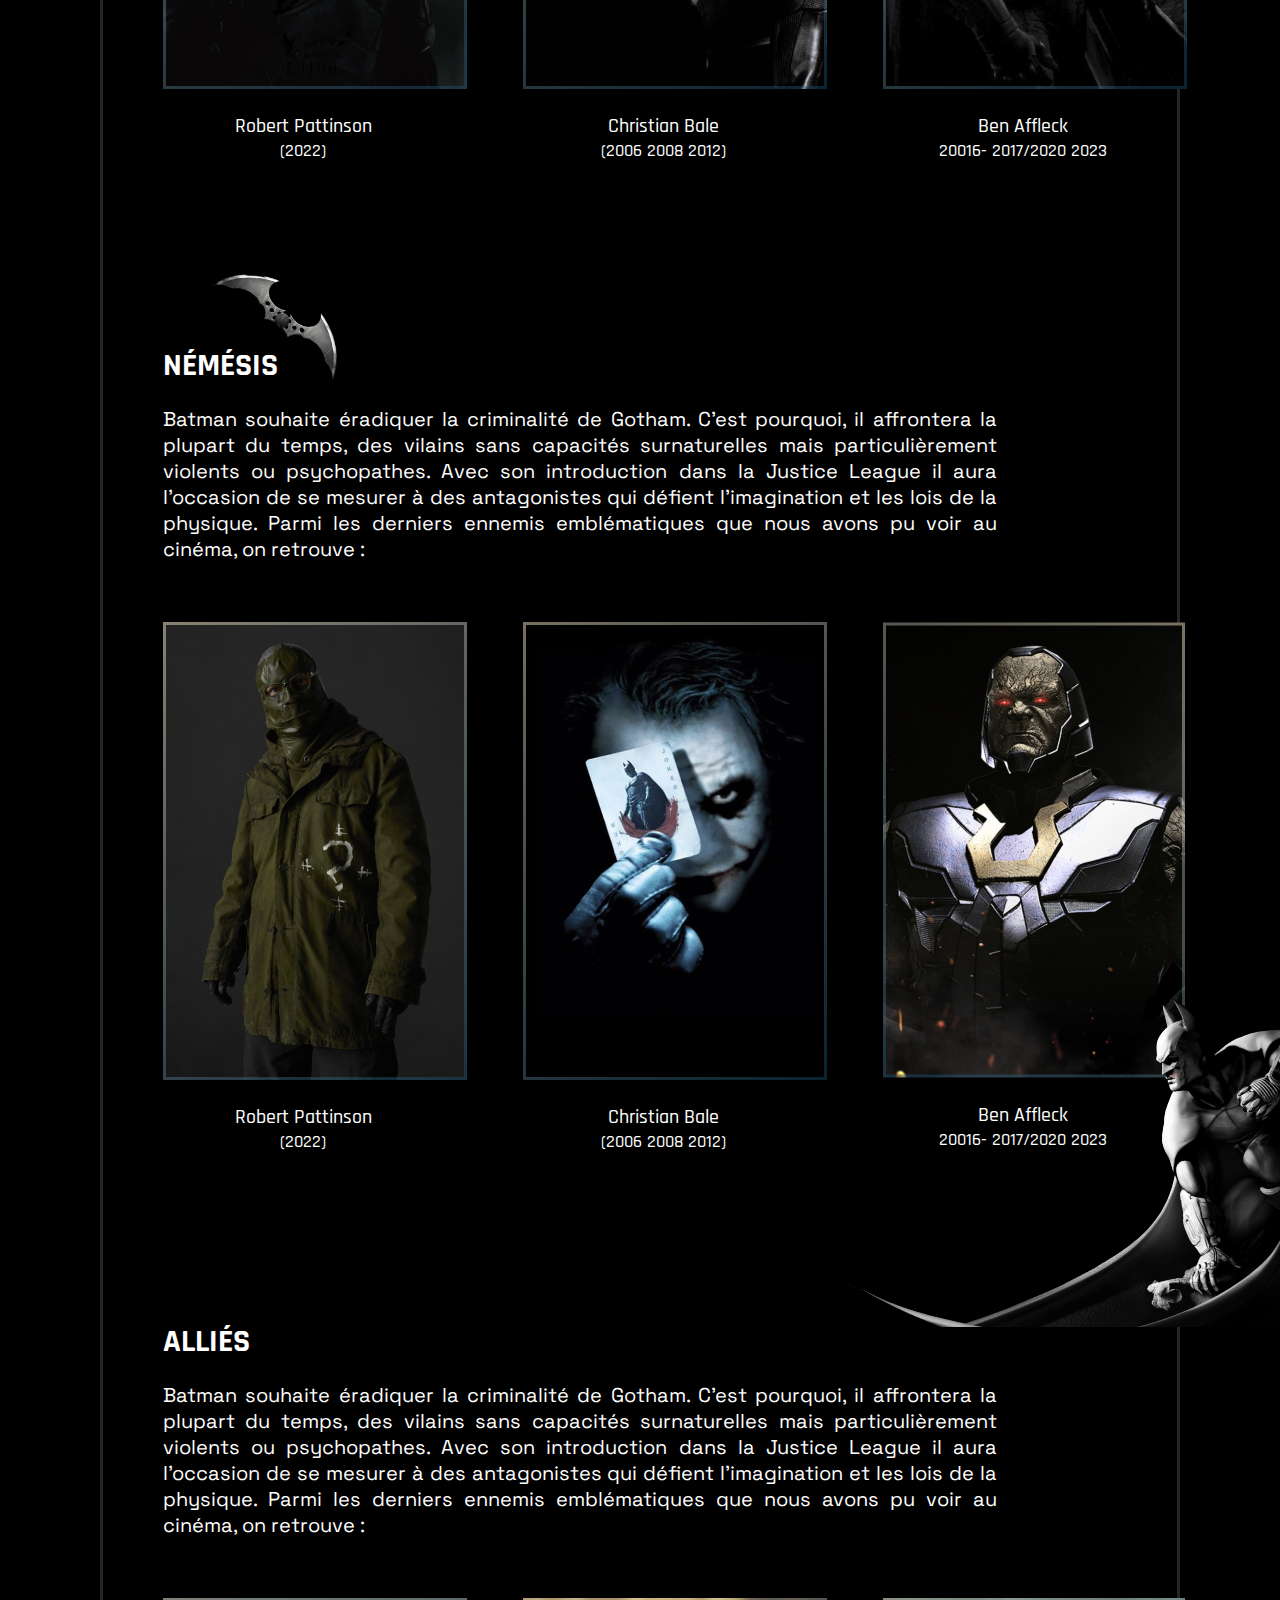
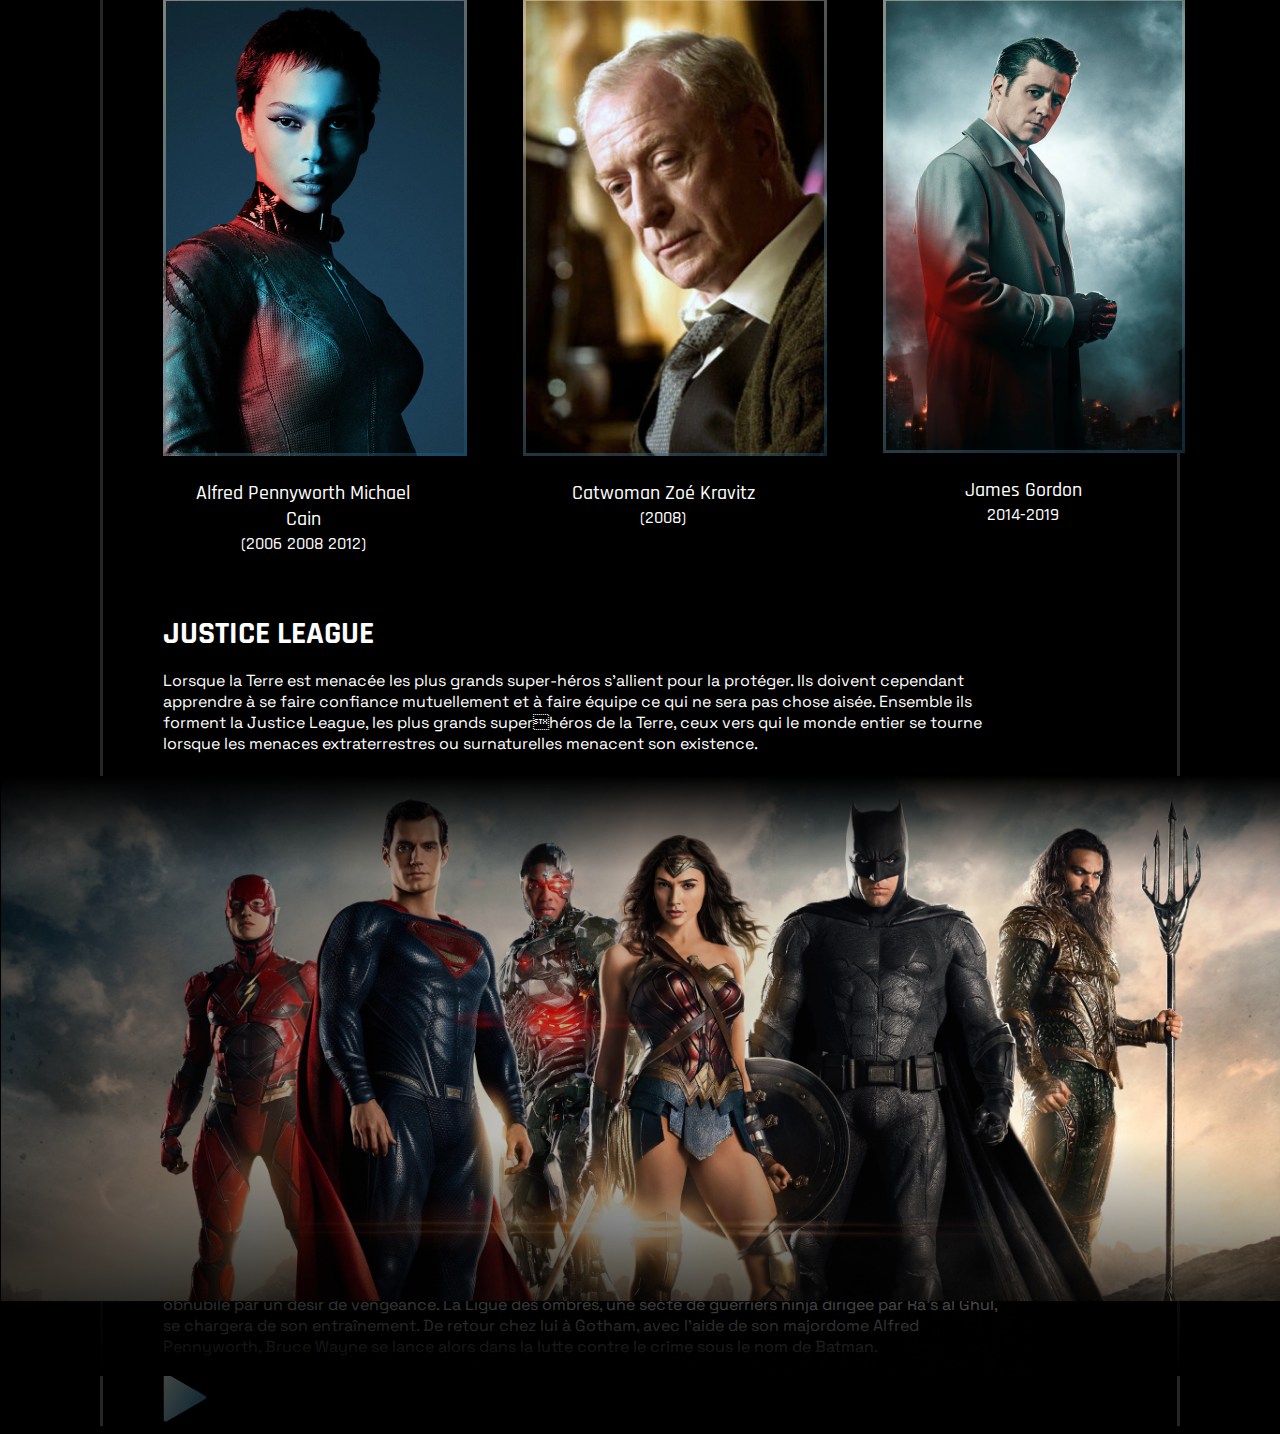
==== commit 45c75833: "Ajout de misa a jour projet fill rouge batman" ====
--- a/index.html
+++ b/index.html
@@ -5,263 +5,205 @@
     <meta name="viewport" content="width=device-width">
     <title>Batman | T4SU</title>
     <link rel="icon" type="image/x-icon" href="/images/favicon.ico">
-    <link rel="stylesheet" href="./assets/CSS/styles.css">
-
+    <link rel="stylesheet" href="./assets/CSS/header.css">
+    <link rel="stylesheet" href="./assets/CSS/general.css">
+    <link rel="stylesheet" href="./assets/CSS/cinema.css">
+    <link rel="stylesheet" href="./assets/CSS/batman.css">
+
+    <link rel="preconnect" href="https://fonts.googleapis.com">
+    <link rel="preconnect" href="https://fonts.gstatic.com" crossorigin>
+    <link href="https://fonts.googleapis.com/css2?family=Space+Grotesk:wght@300;400;500;700&display=swap" rel="stylesheet"> 
+    
+    <link rel="preconnect" href="https://fonts.googleapis.com">
+    <link rel="preconnect" href="https://fonts.gstatic.com" crossorigin>
+    <link href="https://fonts.googleapis.com/css2?family=Rajdhani:wght@300;400;500;700&display=swap" rel="stylesheet">
+    
   </head> 
 
   <body>
 
-    <header>
-      <nav>
-        <a href="index.html">
-                <img src="./assets/Logos/logohome.png" alt="logohome">
-        </a>
-
-        <ul>
-          <li><a href="index.html">Home</a></li>
-        </ul>
-      </nav>
-    </header>
-
-    <main>
-      <!-- La premiere section de la partie - hero -->
-      <section class="section1">
-        <div class="heros">
-          <p>Au nom de ses parents assassinés, Bruce Wayne mène une guerre éternelle contre les
-          criminels de Gotham City. Il est vengeur. Il est la nuit.</p>
-
-          <h2>Il est Batman.</h2>
-          <div class="heroslink">
-            <a href="#">VOIR LE HEROS</a>
-            <a href="#">LES ADVERSAIRES</a>
-          </div>
-        </div>
-        <a href="#"><img class="flèche" src="./assets/Logos/flèche_down_header.png" alt="flèche down"></a> 
+    <div class="header">
+      <div class="nav">
+        <div class="left-section"></div>
+          <div class="logo-batman">        
+            <img class="batman-icon" src="./assets/Logos/logohome.png" alt="logohome">
+          </div>
+          <div class="home-tex">
+            <a class="home-link" href="index.html">Home</a></li>
+          </div>
+        <div class="right-section"></div>  
+      </div>
+    </div>
+    
+    <div class="batman-sections">
+
+       <div class="heros-title">
+          <p class="hero">
+            Au nom de ses parents assassinés, Bruce Wayne mène une guerre éternelle contre le criminels de Gotham City. Il est vengeur. Il est la nuit.
+          </p>
+       </div> 
+         <h2>Il est Batman.</h2>
+      
+       <div class="heros-link">
+          <a class="hero-button" href="#">VOIR LE HEROS</a>
+          <a class="adversaires-button" href="#">LES ADVERSAIRES</a>
+       </div>
+       <div class="flèche-button">
+        <img class="flèche" src="./assets/Logos/flèche_down_header.png" alt="flèche down">
+        </div>
+
+      
+      <div class="cinema-section">
+          <h1 class="cinema-title">BATMAN AU CINÉMA</h1>
+           <p class="cinema-article"> Le personnage de Batman est un super héros de l’univers de DC Comics. Il a été créé par le
+               dessinateur Bob Kane et le scénariste Bill Finger et apparaît pour la première fois dans le
+               comic book Detective Comics en 1939. Batman se différencie de Superman, alors héros
+               majeur de DC, car il n’a aucun pouvoir. Il sera porté au cinema pour la première fois en 1943
+               par Lewis Wilson et bénéficiera de nombreux reboot, donnant l’occasion à de multiples
+               acteurs d’interpréter l’homme chauve-souris. Voici les trois derniers :
+             </p>
+       <div/>
+
+       <div class="bathome-grid">
+
+          <div class="bathome-preview">
+
+            <img class="bathome-picture" src="./assets/Illustrations/Bathome2.png" alt="">
+            <h3 class="bathome-name"> Robert Pattinson </h3>
+            <p class="bathome-stats">(2022)</p>
+
+          </div>
+          <div class="bathome-preview">
+
+            <img class="bathome-picture" src="./assets/Illustrations/Bathome3.png" alt="">
+            <h3 class="bathome-name"> Christian Bale </h3>
+            <p class="bathome-stats">(2006 2008 2012)</p>
+
+          </div>
+          <div class="bathome-preview">
+
+            <img class="bathome-picture" src="./assets/Illustrations/Bathome4.png" alt="">
+            <h3 class="bathome-name"> Ben Affleck </h3>
+            <p class="bathome-stats">20016- 2017/2020 2023</p>
+
+          </div>
+
+       </div>
+       
+       <div class="cinema-section2">
+          <img class="bathome-icon" src="./assets/Illustrations/Bathome13.png" alt="">
+          <h1 class="cinema-title">NÉMÉSIS</h1>
+          <p class="cinema-article"> Batman souhaite éradiquer la criminalité de Gotham. C’est pourquoi, il affrontera la plupart 
+            du temps, des vilains sans capacités surnaturelles mais particulièrement violents ou 
+            psychopathes. Avec son introduction dans la Justice League il aura l’occasion de se 
+            mesurer à des antagonistes qui défient l’imagination et les lois de la physique. Parmi les 
+            derniers ennemis emblématiques que nous avons pu voir au cinéma, on retrouve :
+          </p>
+       <div/>
+      
+       <div class="bathome-grid">
+
+        <div class="bathome-preview">
+
+          <img class="bathome-picture" src="./assets/Illustrations/Bathome5.png" alt="">
+          <h3 class="bathome-name"> Robert Pattinson </h3>
+          <p class="bathome-stats">(2022)</p>
+
+        </div>
+        <div class="bathome-preview">
+
+          <img class="bathome-picture" src="./assets/Illustrations/Bathome6.png" alt="">
+          <h3 class="bathome-name"> Christian Bale </h3>
+          <p class="bathome-stats">(2006 2008 2012)</p>
+
+        </div>
+        <div class="bathome-preview">
+
+          <img class="bathome-picture" src="./assets/Illustrations/Bathome7.png" alt="">
+          <h3 class="bathome-name"> Ben Affleck </h3>
+          <p class="bathome-stats">20016- 2017/2020 2023</p>
+
+        </div>
+      </div>
+
+      <div class="cinema-section3">
+        <img class="bathome-icon2" src="./assets/Illustrations/Bathome12.png" alt="">
+        <h1 class="cinema-title">ALLIÉS</h1>
+        <p class="cinema-article"> Batman souhaite éradiquer la criminalité de Gotham. C’est pourquoi, il affrontera la plupart 
+          du temps, des vilains sans capacités surnaturelles mais particulièrement violents ou 
+          psychopathes. Avec son introduction dans la Justice League il aura l’occasion de se 
+          mesurer à des antagonistes qui défient l’imagination et les lois de la physique. Parmi les 
+          derniers ennemis emblématiques que nous avons pu voir au cinéma, on retrouve :
+        </p>
+      <div/>
         
-      </section>
-
-      <!-- La duexieme section de la partie - Batman au Cinema -->
-      <section class="cinema">
+     <div class="bathome-grid">
+
+      <div class="bathome-preview">
+        <img class="bathome-picture" src="./assets/Illustrations/Bathome8.png" alt="">
+        <h3 class="bathome-name"> Alfred Pennyworth Michael Cain </h3>
+        <p class="bathome-stats">(2006 2008 2012)</p>
+      </div>
+
+      <div class="bathome-preview">
+
+        <img class="bathome-picture" src="./assets/Illustrations/Bathome9.png" alt="">
+        <h3 class="bathome-name"> Catwoman Zoé Kravitz </h3>
+        <p class="bathome-stats">(2008)</p>
+
+      </div>
+      <div class="bathome-preview">
+        <img class="bathome-picture" src="./assets/Illustrations/Bathome10.png" alt="">
+        <h3 class="bathome-name"> James Gordon </h3>
+        <p class="bathome-stats">2014-2019</p>
+      </div>
+    </div>
+      
+    <div class="cinema-section5">
+      <img class="bathome-icon2" src="./assets/Illustrations/Bathome12.png" alt="">
+      <h1 class="cinema-title">JUSTICE LEAGUE</h1>
+      <p class="cinema-article1"> Lorsque la Terre est menacée les plus grands super-héros s’allient pour la protéger. Ils 
+        doivent cependant apprendre à se faire confiance mutuellement et à faire équipe ce qui ne sera pas chose aisée. Ensemble ils forment la Justice League, les plus grands superhéros de la Terre, ceux vers qui le monde entier se tourne lorsque les menaces 
+        extraterrestres ou surnaturelles menacent son existence.
+      </p>
+    <div/>
+    
+    <div class="justice-position">
+      <img class="justice-picture" src="./assets/Illustrations/Bathome11.png" alt="">
+    </div>
+
+    <h1 class="multimedia-title">MULTIMÉDIA</h1>
+    <div class="multimedia-section">
         <div>
-          <h1>BATMAN AU CINÉMA</h1>
-            <p> Le personnage de Batman est un super héros de l’univers de DC Comics. Il a été créé par le
-            dessinateur Bob Kane et le scénariste Bill Finger et apparaît pour la première fois dans le
-            comic book Detective Comics en 1939. Batman se différencie de Superman, alors héros
-            majeur de DC, car il n’a aucun pouvoir. Il sera porté au cinema pour la première fois en 1943
-            par Lewis Wilson et bénéficiera de nombreux reboot, donnant l’occasion à de multiples
-            acteurs d’interpréter l’homme chauve-souris. Voici les trois derniers :</p>
-
-            <div class="bathome">
-              <img src="./assets/Illustrations/Bathome2.png" alt="">
-
-              <div>
-                <h3> Robert Pattinson </h3>
-                <p><span>(2022)</span> </p>
-              </div>
+          
+        </div>
+        
+         <div>
+            <img src="./assets/Logos/icon_flèche_1.png" alt="flèche 1">
+          </div>
+
+          <div>
+              <img src="./assets/Illustrations/Bathome_ba1.png" alt="">
+          </div>
+          <div>
+              <h2>ACTION, ADVENTURE</h2>
+              <h3>Batman Begins</h3>
+              <p>IMDB : 8.2</p>
+              <p>
+                Le jeune Bruce Wayne assiste impuissant au meurtre de ses parents. Profondément
+                traumatisé, il grandit obnubilé par un désir de vengeance. La Ligue des ombres, une secte de
+                guerriers ninja dirigée par Ra's al Ghul, se chargera de son entraînement. De retour chez lui à
+                Gotham, avec l'aide de son majordome Alfred Pennyworth, Bruce Wayne se lance alors dans
+                la lutte contre le crime sous le nom de Batman.
+              </p>
             </div>
-            <div class="bathome">
-              <img class="bat3" src="./assets/Illustrations/Bathome3.png" alt="">
-              
-              <div>
-                <h3> Christian Bale </h3>
-                <p>(2006 - 2008 - 2012)</p>
-              </div>
-
-            </div>
-            <div class="bathome">
-              <img class="bat4" src="./assets/Illustrations/Bathome4.png" alt="">
-            
-              <div>
-                <h3> Ben Affleck </h3>
-                <p>20016- 2017/2020 - 2023</p>
-              </div>
-            </div>
-        </div>
-
-      </section>
-
-      <!-- La section Nemesis-->
-      <section class="nemesis">
-        <div>
-          <img src="./assets/Illustrations/Bathome13.png" alt="Bathome">
-          <h1>NÉMÉSIS</h1>
-            <p>Batman souhaite éradiquer la criminalité de Gotham. C’est pourquoi, il affrontera la plupart
-              du temps, des vilains sans capacités surnaturelles mais particulièrement violents ou
-              psychopathes. Avec son introduction dans la Justice League il aura l’occasion de se mesurer à
-              des antagonistes qui défient l’imagination et les lois de la physique. Parmi les derniers
-              ennemis emblématiques que nous avons pu voir au cinéma, on retrouve :</p>
-
-            <div>
-              <img src="./assets/Illustrations/Bathome5.png" alt="">
-
-              <div>
-                <h3> The Riddler - Paul Dano </h3>
-                <p>(2022)</p>
-              </div>
-            </div>
-            <div>
-              <img src="./assets/Illustrations/Bathome6.png" alt="">
-              
-              <div>
-                <h3> Le Joker - Heath Ledger </h3>
-                <p> (2008) </p>
-              </div>
-
-            </div>
-            <div>
-              <img src="./assets/Illustrations/Bathome7.png" alt="">
-            
-              <div>
-                <h3> Darkseid - Ray Porter </h3>
-                <p>(2022)</p>
-              </div>
-            </div>
-        </div>
-      </section>
-
-      <!-- La section Allies-->
-
-      <section>
-        <div>
-          <img src="./assets/Illustrations/Bathome12.png" alt="Bathome">
-          <h1>Alliés</h1>
-            <p>Alfred est le majordome des Wayne. A leur mort il s’occupe de l’éducation du jeune Bruce
-              avant de l’assister dans son rôle du Batman. Ce dernier rencontrera Catwoman dès le
-              premier numéro des aventures de l’homme chauve-souris en 1940. Tantôt ennemie tantôt
-              alliée la jeune femme fatale fera tourner la tête de Batman à maintes reprises. Du côté de la
-              police, Bruce pourra compter sur l’aide infaillible de James Gordon, “Jim”, qui désire lui aussi
-              nettoyer sa ville de la criminalité qui y règne.</p>
-
-            <div>
-              <img src="./assets/Illustrations/Bathome9.png" alt="">
-
-              <div>
-                <h3> Alfred Pennyworth - Michael Cain </h3>
-                <p>(2006 - 2008 - 2012)</p>
-              </div>
-            </div>
-            <div>
-              <img src="./assets/Illustrations/Bathome8.png" alt="">
-              
-              <div>
-                <h3> Catwoman - Zoé Kravitz </h3>
-                <p> (2008) </p>
-              </div>
-
-            </div>
-            <div>
-              <img src="./assets/Illustrations/Bathome10.png" alt="">
-            
-              <div>
-                <h3> James Gordon </h3>
-                <p>(2014-2019)</p>
-              </div>
-            </div>
-        </div>
-      </section>
-
-  <!-- La section Justice League-->
-      <section>
-        <h1>Justice league</h1>
-        <p>Lorsque la Terre est menacée les plus grands super-héros s’allient pour la protéger. Ils
-          doivent cependant apprendre à se faire confiance mutuellement et à faire équipe ce qui ne
-          sera pas chose aisée. Ensemble ils forment la Justice League, les plus grands super-héros de
-          la Terre, ceux vers qui le monde entier se tourne lorsque les menaces extraterrestres ou
-          surnaturelles menacent son existence.</p>
+
           <div>
-            <img src="./assets/Illustrations/Bathome11.png" alt="">
-          </div>
-
-      </section>
-
-      <!--- La section Multimedia-->
-
-      <section>
-        <h1>MULTIMÉDIA</h1>
-        <div>
-          <div>
-            <img src="./assets/Illustrations/Bathome_ba1.png" alt="flèche 1">
-          </div>
-          <div>
-            <h2>ACTION, ADVENTURE</h2>
-            <h3>Batman Begins</h3>
-            <p>IMDB : <span>8.2</span></p>
-            <p>
-              Le jeune Bruce Wayne assiste impuissant au meurtre de ses parents. Profondément
-              traumatisé, il grandit obnubilé par un désir de vengeance. La Ligue des ombres, une secte de
-              guerriers ninja dirigée par Ra's al Ghul, se chargera de son entraînement. De retour chez lui à
-              Gotham, avec l'aide de son majordome Alfred Pennyworth, Bruce Wayne se lance alors dans
-              la lutte contre le crime sous le nom de Batman.
-            </p>
-          </div>
-        <div>
-          <img src="./assets/Illustrations/Bathome_ba2.png" alt="">
-        </div>
-      </section> 
-
-      <!-- Les formulaires-->
-        <h2>PRENONS CONTACTS</h2>
-        <form action="">
-          <label for="email">ADRESSE EMAIL</label>
-          <input type="email" name="email" placeholder="ex: luc.ben@mail.com">
-          <label for="newsletter">NEWSLEETER</label> <br>
-          <label for="">En cochant cette case vous acceptez de recevoir l’actualité concernant les aventures de
-            Batman :</label> <br>
-            <input type="checkbox" name="checkbox">
-            <div>
-              <span>Choisissez la fréquence à laquelle vous souhaitez recevoir votre newsletter</span>
-              <span>
-                <img src="./assets/Logos/icon_flèche_2.png" alt="">
-              </span>
-            </div>
-            <div>
-              <p>Souhaitez-vous recevoir des news</p>
-            </div>
-            <a href="">Les Films</a>
-            <a href="">Des Comics</a>
-            <a href="">De tout</a>
-            <p>MESSAGE</p>
-            <textarea name="" id="" cols="30" placeholder="Laissez un commentaire pour la communauté"></textarea>
-            <input type="submit" value="COMFIRMER">
-        </form>
-
-        <!-- Section Citation -->
-        <section>
-        <div>
-          <div>
-            <img src="./assets/Logos/icon_guillemets_1.png" alt="">
-          </div>
-          <div>
-            <p>« La seule façon raisonnable de vivre en ce bas monde, c'est en dehors des règles. »</p>
-          </div>
-          <div>
-            The Dark Knight : Le Chevalier Noir - Le Joker à Batman (2008)
-          </div>
-        </div>
-        <div>
-          <img src="./assets/Logos/icon_guillemets_2.png" alt="">
-        </div>
-      </section>
-    
-    </main>
-
-    <footer>
-      <div>
-        <img src="./assets/Logos/icon_WB.png" alt="">
-        <p>Ce projet respecte l’univers cinématographique des films Batman récents. Version Nolan &
-          Snyder & Reeves</p>
-      </div>
-      <div>
-        <a href="">
-          <img src="./assets/Logos/logo_sayna_white.png" alt="">
-          <img src="./assets/Logos/icon_x.png" alt="">
-          <img src="./assets/Logos/icon_DC.png" alt="">
-        </a>
-        <a href=""><img src="./assets/Logos/icon_facebook.png" alt=""></a>
-        <a href=""><img src="./assets/Logos/icon_ig.png" alt=""></a>
-        <a href=""><img src="./assets/Logos/icon_tw.png" alt=""></a>
+            <img src="./assets/Logos/icon_flèche_2.png" alt="">
+          </div>
         
       </div>
-    </footer>
+      
+    
   </body>
 </html>
--- a/assets/CSS/header.css
+++ b/assets/CSS/header.css
@@ -0,0 +1,20 @@
+.header {
+  margin-top: -2px;
+  margin-left: 100px;
+  margin-right: 100px;
+  border-color: rgba(255, 255, 255, 0.15);
+  border-style: solid;
+  height: 150px;
+  
+}
+.nav {
+  display: flex;
+  flex-direction: row;
+  justify-content: space-between;
+  margin-left: 0;
+  margin-right: 0;
+  margin-top: 40px;
+}
+.logo-batman {
+  flex: 1;
+}
--- a/assets/CSS/general.css
+++ b/assets/CSS/general.css
@@ -0,0 +1,17 @@
+body {
+  background-color: rgb(0, 0, 0);
+  background-image: url(/assets/Illustrations/Bathome1.png);
+  background-size: 1349px;
+  background-repeat: no-repeat;
+  margin-top: 0;
+  margin-left: 0;
+  margin-right: 0;
+} 
+  p, h1, h2, h3 {
+  color: white;
+  font-family: Space Grotesk;
+}
+
+.batman-11 {
+  width: 1349px;
+}
--- a/assets/CSS/cinema.css
+++ b/assets/CSS/cinema.css
@@ -0,0 +1,84 @@
+.cinema-section {
+  margin-top: 0;
+  margin-left: 60px;
+  margin-right: 180px;
+  
+}
+
+.cinema-title {
+  color: white;
+  font-family: Rajdhani;
+  margin-bottom: 0;
+  margin-top: 40px;
+}
+.cinema-article {
+  font-size: 20px;
+  text-align: justify;
+  margin-bottom: 60px;
+}
+
+.bathome-preview {
+  width: 260px;
+}
+
+.bathome-picture {
+  display: inline-block;
+}
+
+.bathome-name {
+  text-align: center;
+  font-family: 'Rajdhani', sans-serif;
+  font-weight: 500;
+  font-size: 20px;
+  margin-bottom: 0;
+  padding-left: 20px;
+}
+
+.bathome-stats {
+  text-align: center;
+  font-family: 'Rajdhani', sans-serif;
+  font-weight: 500;
+  font-size: 18px;
+  margin-top: 0;
+  padding-left: 20px;
+}
+
+.bathome-grid {
+  display: grid;
+  grid-template-columns: 1fr 1fr 1fr;
+  column-gap: 100px;
+}
+.bathome-icon {
+  width: 140px;
+  margin-top: 0;
+  margin-bottom: 0;
+  position: relative;
+  top: 85px;
+  left: 45px;
+}
+
+.bathome-icon2 {
+  position: absolute;
+  right: 0;
+  top: 2600px;
+}
+.cinema-section3 {
+  margin-top: 150px;
+}
+
+.bathome-11{
+  width: 1349px;
+  margin-right: 0;
+  margin-left: 0;
+}
+
+.justice-position {
+  position: absolute;
+  left: 0px;
+  right: 0;
+}
+
+.justice-picture {
+  width: 1349px;
+  
+}
--- a/assets/CSS/batman.css
+++ b/assets/CSS/batman.css
@@ -0,0 +1,106 @@
+.left-section {
+  width: 70px;
+}
+
+.batman-icon {
+  align-items: start;
+  cursor: pointer;
+  height: 36px;
+}
+
+.home-link {
+  color: white;
+  font-size: 26px;
+  font-family: Rajdhani;
+  text-transform: uppercase;
+  font-weight: bold;
+  text-decoration: none;
+  border-bottom-color: white;
+  border-bottom: solid;
+  border-width: 1px;
+  cursor: pointer;
+}
+.right-section {
+  width: 70px;
+}
+
+.batman-sections {
+  display: flex;
+  flex-direction: column;
+  margin-top: -2px;
+  margin-left: 100px;
+  margin-right: 100px;
+  border-color: rgba(255, 255, 255, 0.15);
+  border-style: solid;
+  border-bottom: none;
+}
+
+p {
+  color: white;
+  font-family: Space Grotesk;
+}
+
+.hero {
+ text-align: center;
+ font-size: 19px;
+ font-family: Space Grotesk;
+ margin-top: 0px;
+ margin-bottom: 0;
+ height: 80px;
+ letter-spacing: 1px;
+}
+
+h2 {
+  text-align: center;
+}
+
+.heros-link {
+  align-items: center;
+  margin-top: 50px;
+  text-align: center;
+  margin-bottom: 0;
+  
+}
+
+.heros-title {
+  margin-top: 220px;
+  margin-left: 285px;
+  margin-right: 285px;
+}
+
+.hero-button {
+  color: white;
+  font-size: 18px;
+  font-family: Rajdhani;
+  text-decoration: none;
+  background: linear-gradient(90deg, rgb(255, 255, 255, 35%) 0%, rgb(255, 0, 0, 35%) 100%);
+  margin-right: 50px;
+  padding-left: 60px;
+  padding-right: 60px;
+  padding-top: 16px;
+  padding-bottom: 16px;
+}
+
+.adversaires-button {
+  color: white;
+  font-size: 18px;
+  font-family: Rajdhani;
+  text-decoration: none;
+  background: linear-gradient(90deg, rgb(255, 255, 255, 35%) 0%, rgb(255, 0, 0, 35%) 100%);
+  padding-left: 50px;
+  padding-right: 50px;
+  padding-top: 16px;
+  padding-bottom: 16px;
+}
+
+.flèche-button {
+  align-items: center;
+  text-align: center;
+  margin-bottom: 0;
+}
+
+.flèche {
+  align-content: center;
+  width: 60px;
+  margin-top: 250px;
+}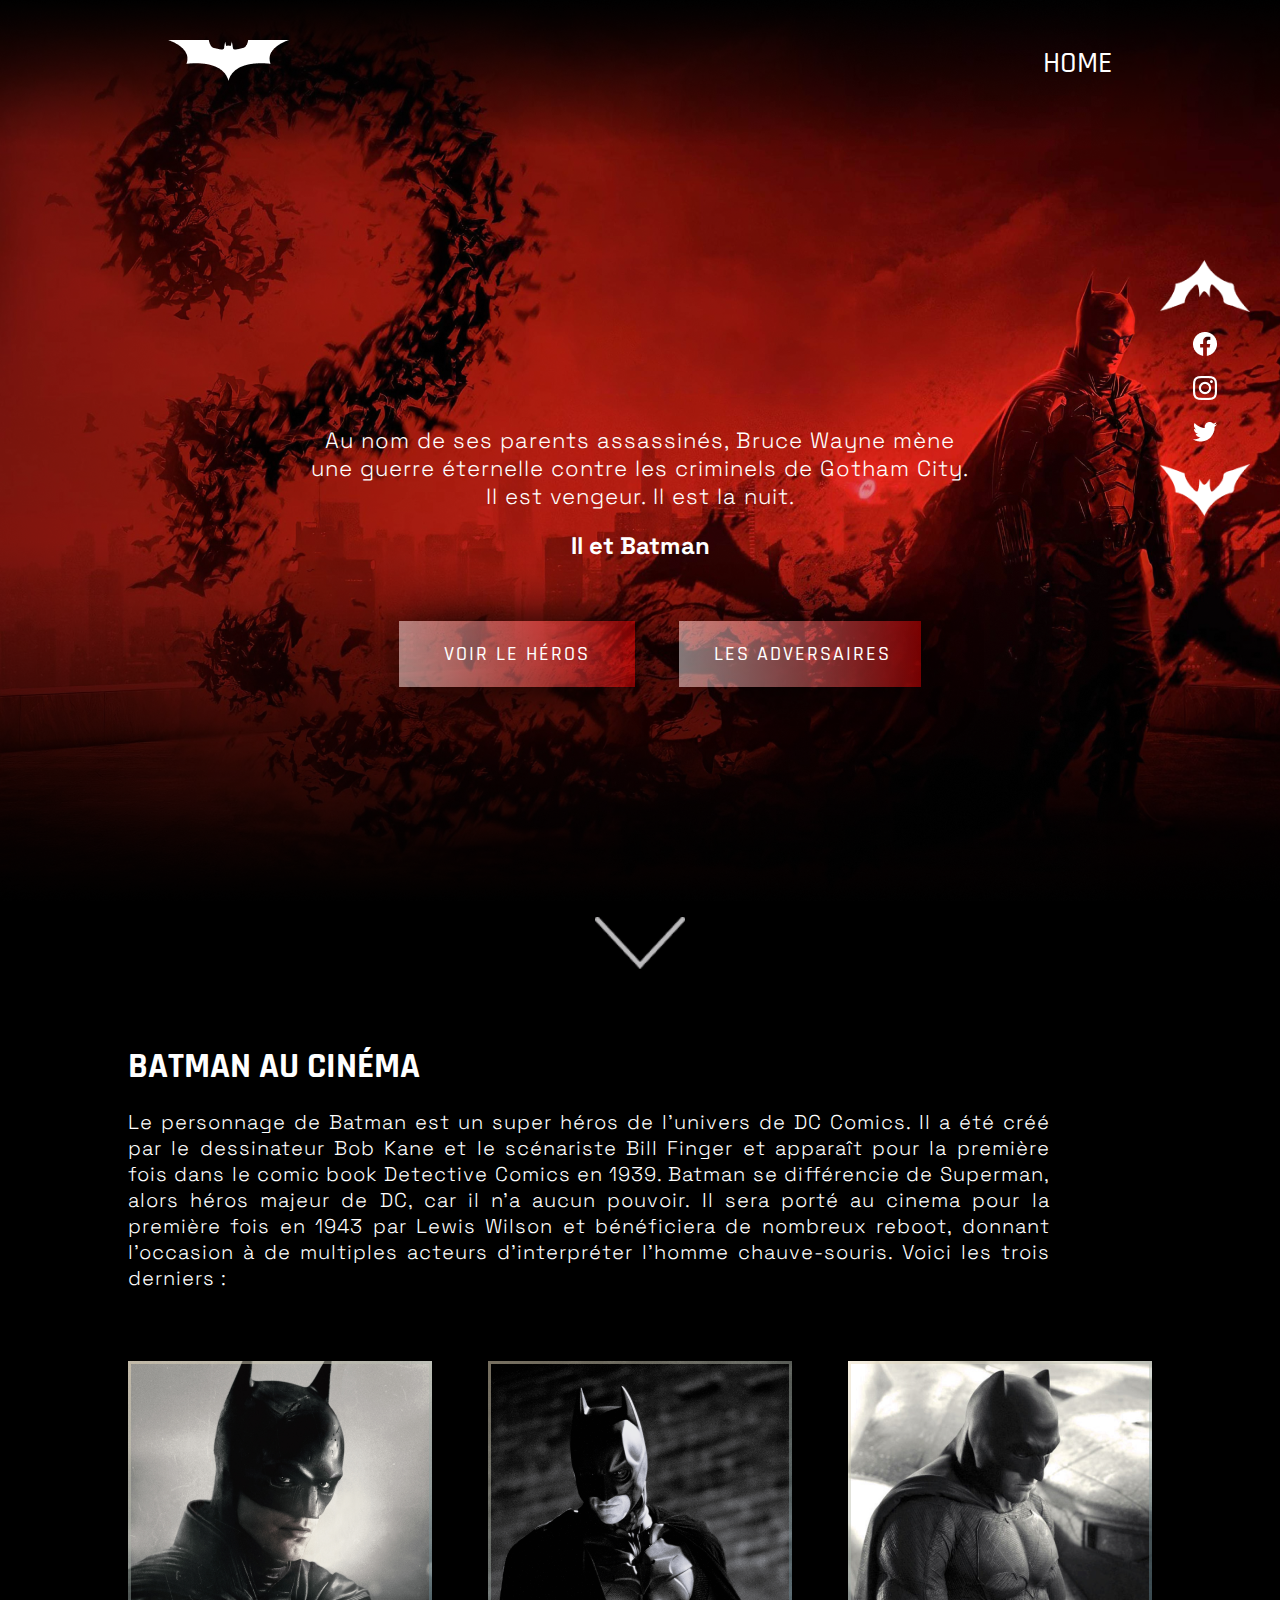
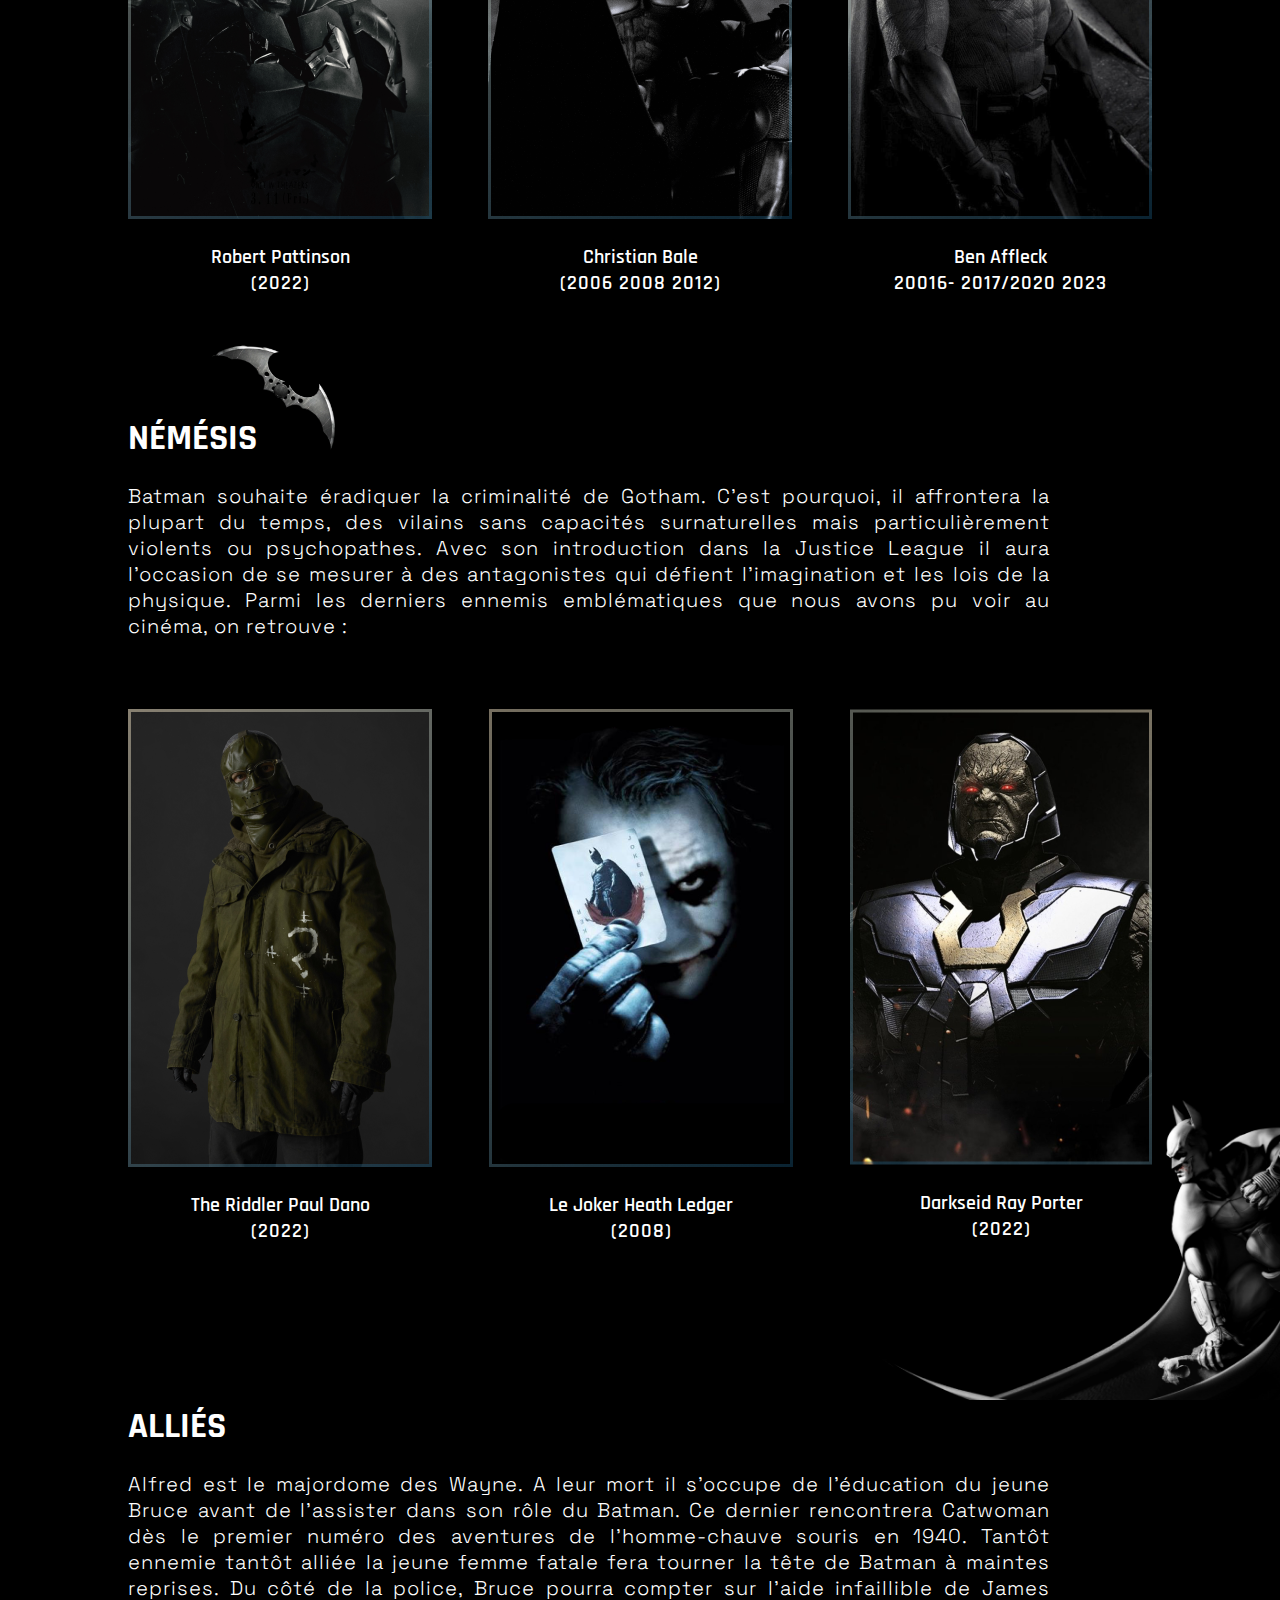
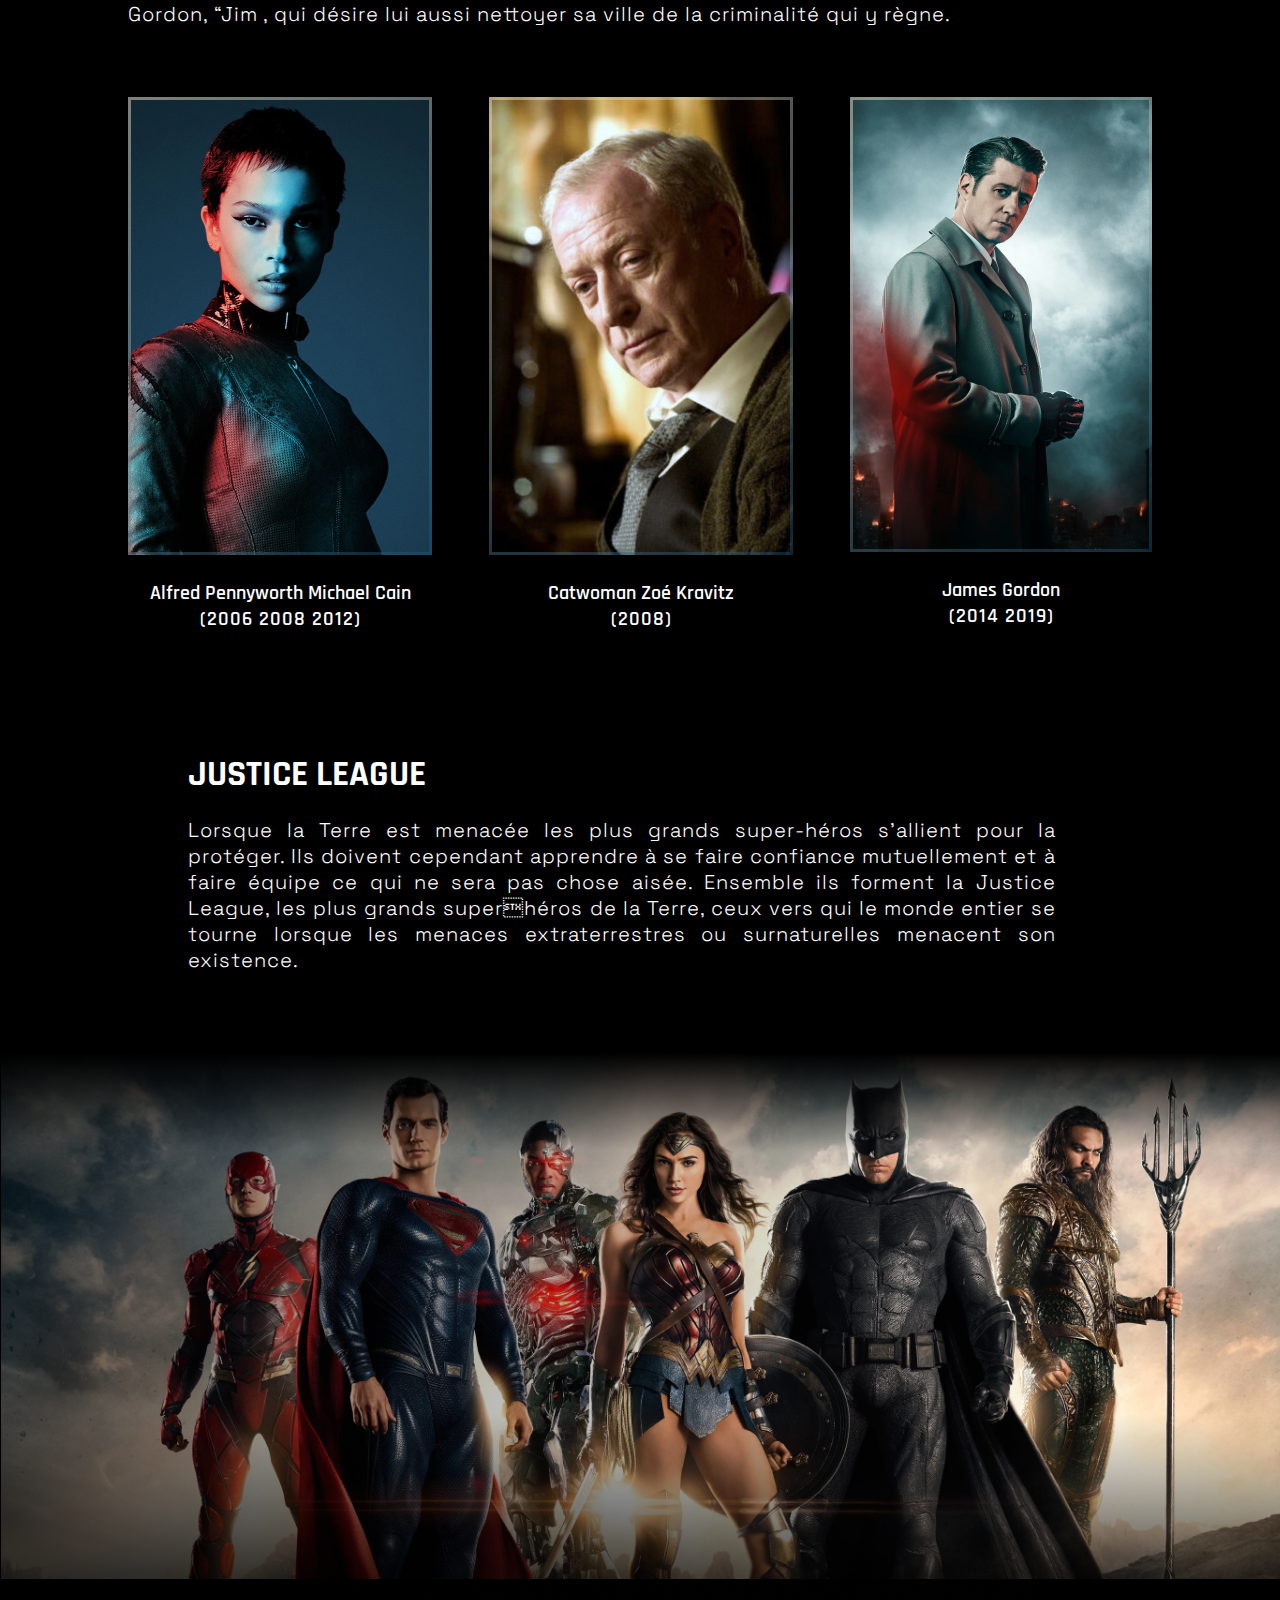
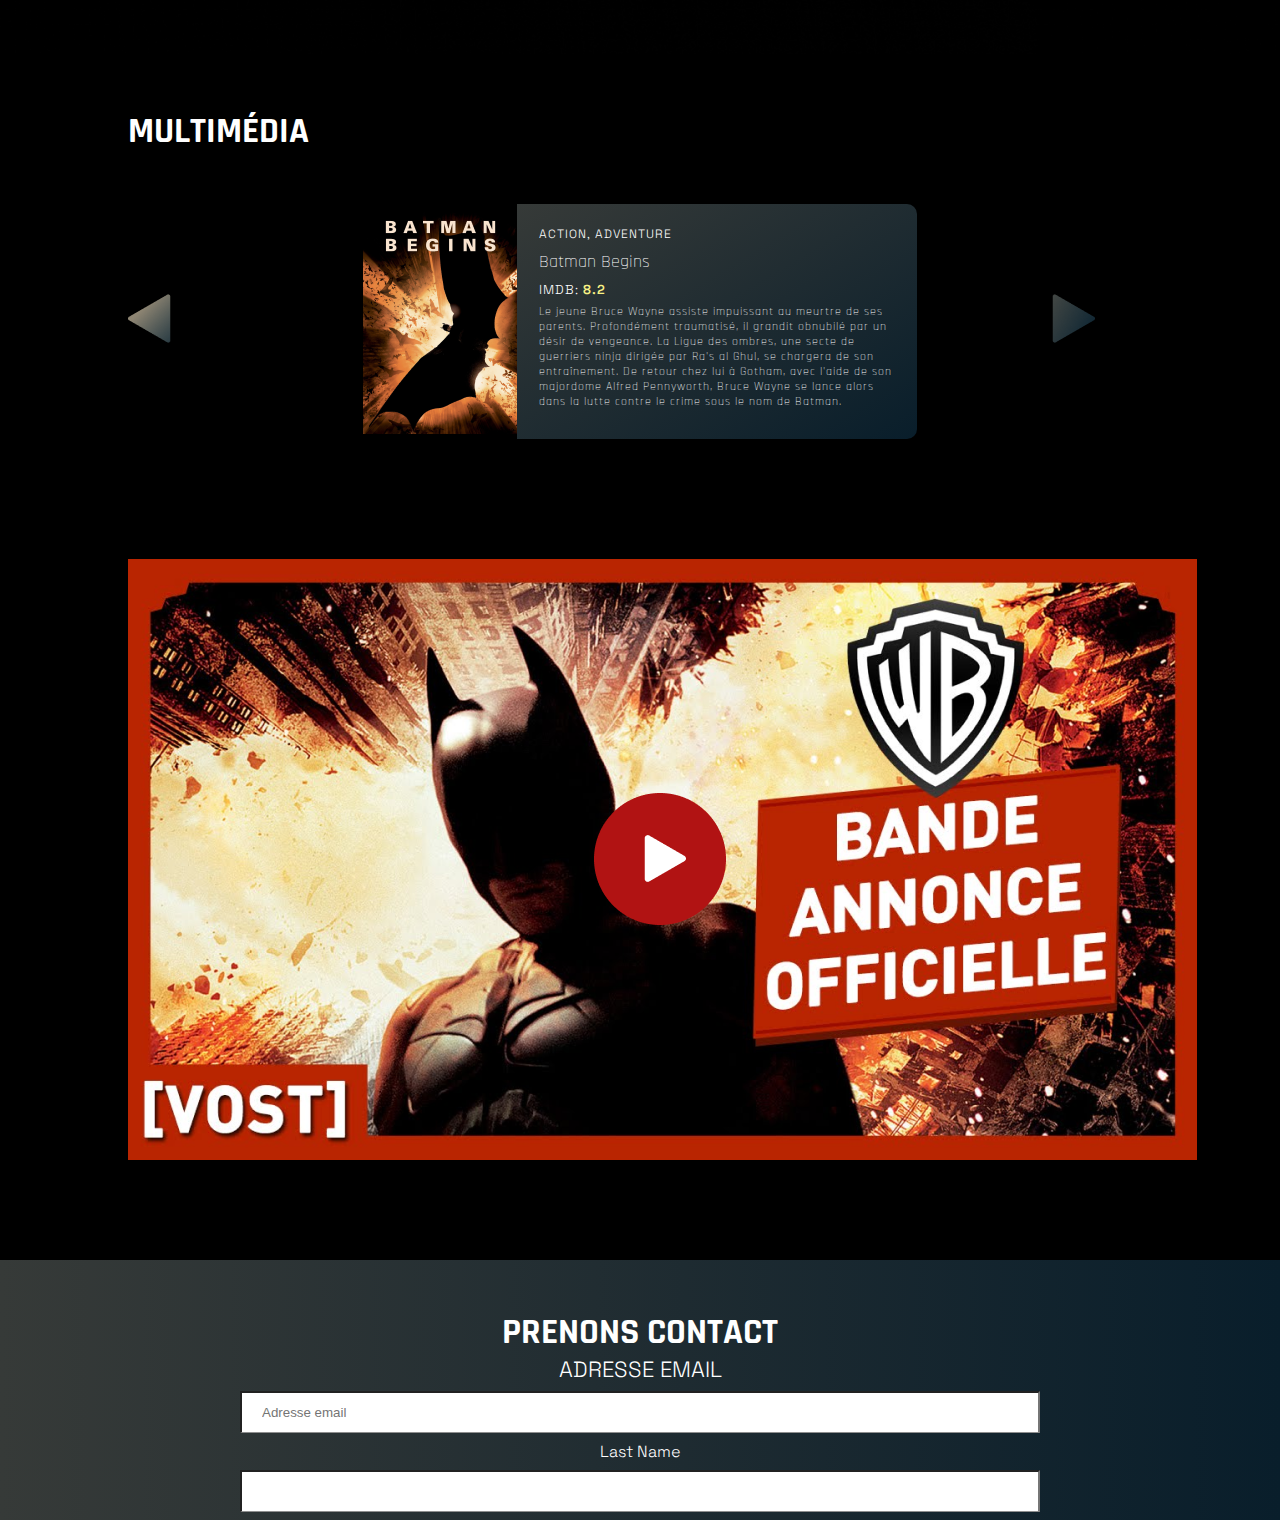
==== commit 6779730d: "Projet Final filrouge Batman" ====
--- a/index.html
+++ b/index.html
@@ -1,209 +1,224 @@
 <!DOCTYPE html>
-<html lang="en-us">
-  <head>
-    <meta charset="utf-8">
-    <meta name="viewport" content="width=device-width">
-    <title>Batman | T4SU</title>
-    <link rel="icon" type="image/x-icon" href="/images/favicon.ico">
-    <link rel="stylesheet" href="./assets/CSS/header.css">
-    <link rel="stylesheet" href="./assets/CSS/general.css">
-    <link rel="stylesheet" href="./assets/CSS/cinema.css">
-    <link rel="stylesheet" href="./assets/CSS/batman.css">
-
-    <link rel="preconnect" href="https://fonts.googleapis.com">
-    <link rel="preconnect" href="https://fonts.gstatic.com" crossorigin>
-    <link href="https://fonts.googleapis.com/css2?family=Space+Grotesk:wght@300;400;500;700&display=swap" rel="stylesheet"> 
-    
-    <link rel="preconnect" href="https://fonts.googleapis.com">
-    <link rel="preconnect" href="https://fonts.gstatic.com" crossorigin>
-    <link href="https://fonts.googleapis.com/css2?family=Rajdhani:wght@300;400;500;700&display=swap" rel="stylesheet">
-    
-  </head> 
-
-  <body>
-
-    <div class="header">
-      <div class="nav">
-        <div class="left-section"></div>
-          <div class="logo-batman">        
-            <img class="batman-icon" src="./assets/Logos/logohome.png" alt="logohome">
+<html lang="en">
+<head>
+  <meta charset="UTF-8">
+  <meta http-equiv="X-UA-Compatible" content="IE=edge">
+  <meta name="viewport" content="width=device-width, initial-scale=1.0">
+  <title>Batman | T4SU</title>
+
+  <link rel="stylesheet" href="style.css">
+
+  <link rel="preconnect" href="https://fonts.googleapis.com">
+  <link rel="preconnect" href="https://fonts.gstatic.com" crossorigin>
+  <link href="https://fonts.googleapis.com/css2?family=Space+Grotesk:wght@300;400;500;700&display=swap" rel="stylesheet"> 
+  
+  <link rel="stylesheet" href="style.css">
+
+</head>
+<body>
+  <header>
+    <nav class="container">
+      <a href="index.html">
+        <img class="bathome-logo" src="/assets/Logos/logohome.png" alt="Logo">
+         </a>
+         <ul class="home-button">
+        <li> <a class="home-link" href="index.html">Home</a></li>
+      </ul>
+    </nav>        
+  </header>
+
+  <main>
+
+    <!-- Scroll social media -->
+   <div class="scroll">
+
+      <img class="fleche-icon" src="/assets/Logos/logo_bat_flèche.png" alt="">
+      <img src="/assets/Logos/icon_facebook.png" alt="">
+      <img src="/assets/Logos/icon_ig.png" alt="">
+      <img src="/assets/Logos/icon_tw.png" alt="">
+      <img class="fleche-icon" src="/assets/Logos/logo_bat_flèche_2.png" alt="">
+
+   </div>
+
+    <!--main body html-->
+
+        <section id="hero">
+          <div class="container-hero">
+              <p class="texte">Au nom de ses parents assassinés, Bruce Wayne mène
+                une guerre éternelle contre les criminels de Gotham City.
+                Il est vengeur. Il est la nuit.</p>
+              
+              <h2 class="titre">Il et Batman</h2>
+              <div class="cta">
+                <a class="voir-hero" href="#cinema-section">Voir le héros</a>
+                <a class="adversaires-button" href="#">LES ADVERSAIRES</a>
+              </div>
+            </div>
+              <img class="fleche-icon" src="./assets/Logos/flèche_down_header.png" alt="flèche">
+        </section>
+
+        <section id="cinema-section">
+          <div class="container">
+            <h1 class="cinema-title">BATMAN AU CINÉMA</h1>
+              <p class="cinema-article"> Le personnage de Batman est un super héros de l’univers de DC Comics. Il a été créé par le
+                dessinateur Bob Kane et le scénariste Bill Finger et apparaît pour la première fois dans le
+                comic book Detective Comics en 1939. Batman se différencie de Superman, alors héros
+                majeur de DC, car il n’a aucun pouvoir. Il sera porté au cinema pour la première fois en 1943
+                par Lewis Wilson et bénéficiera de nombreux reboot, donnant l’occasion à de multiples
+                acteurs d’interpréter l’homme chauve-souris. Voici les trois derniers :
+              </p>
+          <div/>
+
+          <div id="container-cinema">
+            <div class="bathome-preview">
+              <img class="bathome-picture" src="./assets/Illustrations/Bathome2.png" alt="">
+              <h3 class="bathome-name"> Robert Pattinson </h3>
+              <p class="bathome-stats">(2022)</p>
+            </div>
+
+            <div class="bathome-preview">
+              <img class="bathome-picture" src="./assets/Illustrations/Bathome3.png" alt="">
+              <h3 class="bathome-name"> Christian Bale </h3>
+              <p class="bathome-stats">(2006 2008 2012)</p>
+            </div>
+
+            <div class="bathome-preview">
+              <img class="bathome-picture" src="./assets/Illustrations/Bathome4.png" alt="">
+              <h3 class="bathome-name"> Ben Affleck </h3>
+              <p class="bathome-stats">20016- 2017/2020 2023</p>
+            </div>
           </div>
-          <div class="home-tex">
-            <a class="home-link" href="index.html">Home</a></li>
+            
+            <img class="bathome-nemesis" src="/assets/Illustrations/Bathome13.png" alt="">
+            <h1 class="nemesis-title">NÉMÉSIS</h1>
+            <p class="cinema-article"> Batman souhaite éradiquer la criminalité de Gotham. C’est pourquoi, il affrontera la plupart 
+              du temps, des vilains sans capacités surnaturelles mais particulièrement violents ou 
+              psychopathes. Avec son introduction dans la Justice League il aura l’occasion de se 
+              mesurer à des antagonistes qui défient l’imagination et les lois de la physique. Parmi les 
+              derniers ennemis emblématiques que nous avons pu voir au cinéma, on retrouve :
+              </p>
+          
+
+          <div id="container-cinema">
+            <div class="bathome-preview">
+              <img class="bathome-picture" src="./assets/Illustrations/Bathome5.png" alt="">
+              <h3 class="bathome-name"> The Riddler Paul Dano </h3>
+              <p class="bathome-stats">(2022)</p>
+            </div>
+
+            <div class="bathome-preview">
+              <img class="bathome-picture" src="./assets/Illustrations/Bathome6.png" alt="">
+              <h3 class="bathome-name"> Le Joker Heath Ledger </h3>
+              <p class="bathome-stats">(2008)</p>
+            </div>
+
+            <div class="bathome-preview">
+              <img class="bathome-picture" src="./assets/Illustrations/Bathome7.png" alt="">
+              <h3 class="bathome-name"> Darkseid Ray Porter </h3>
+              <p class="bathome-stats">(2022)</p>
+            </div>
           </div>
-        <div class="right-section"></div>  
-      </div>
-    </div>
-    
-    <div class="batman-sections">
-
-       <div class="heros-title">
-          <p class="hero">
-            Au nom de ses parents assassinés, Bruce Wayne mène une guerre éternelle contre le criminels de Gotham City. Il est vengeur. Il est la nuit.
-          </p>
-       </div> 
-         <h2>Il est Batman.</h2>
-      
-       <div class="heros-link">
-          <a class="hero-button" href="#">VOIR LE HEROS</a>
-          <a class="adversaires-button" href="#">LES ADVERSAIRES</a>
-       </div>
-       <div class="flèche-button">
-        <img class="flèche" src="./assets/Logos/flèche_down_header.png" alt="flèche down">
-        </div>
-
-      
-      <div class="cinema-section">
-          <h1 class="cinema-title">BATMAN AU CINÉMA</h1>
-           <p class="cinema-article"> Le personnage de Batman est un super héros de l’univers de DC Comics. Il a été créé par le
-               dessinateur Bob Kane et le scénariste Bill Finger et apparaît pour la première fois dans le
-               comic book Detective Comics en 1939. Batman se différencie de Superman, alors héros
-               majeur de DC, car il n’a aucun pouvoir. Il sera porté au cinema pour la première fois en 1943
-               par Lewis Wilson et bénéficiera de nombreux reboot, donnant l’occasion à de multiples
-               acteurs d’interpréter l’homme chauve-souris. Voici les trois derniers :
-             </p>
-       <div/>
-
-       <div class="bathome-grid">
-
-          <div class="bathome-preview">
-
-            <img class="bathome-picture" src="./assets/Illustrations/Bathome2.png" alt="">
-            <h3 class="bathome-name"> Robert Pattinson </h3>
-            <p class="bathome-stats">(2022)</p>
-
+          
+            <div class="bathome-allies-icon"></div>
+            <img class="bathome-allies" src="/assets/Illustrations/Bathome12.png" alt="">
+            <h1 class="allies-title">Alliés</h1>
+            <p class="cinema-article"> Alfred est le majordome des Wayne. A leur mort il s’occupe de l’éducation du jeune Bruce 
+              avant de l’assister dans son rôle du Batman. Ce dernier rencontrera Catwoman dès le 
+              premier numéro des aventures de l’homme-chauve souris en 1940. Tantôt ennemie tantôt 
+              alliée la jeune femme fatale fera tourner la tête de Batman à maintes reprises. Du côté de la 
+              police, Bruce pourra compter sur l’aide infaillible de James Gordon, “Jim , qui désire lui aussi 
+              nettoyer sa ville de la criminalité qui y règne.
+              </p>
+          
+
+          <div id="container-cinema">
+            <div class="bathome-preview">
+              <img class="bathome-picture" src="./assets/Illustrations/Bathome8.png" alt="">
+              <h3 class="bathome-name"> Alfred Pennyworth Michael Cain </h3>
+              <p class="bathome-stats">(2006 2008 2012)</p>
+            </div>
+
+            <div class="bathome-preview">
+              <img class="bathome-picture" src="./assets/Illustrations/Bathome9.png" alt="">
+              <h3 class="bathome-name"> Catwoman Zoé Kravitz  </h3>
+              <p class="bathome-stats">(2008)</p>
+            </div>
+
+            <div class="bathome-preview">
+              <img class="bathome-picture" src="./assets/Illustrations/Bathome10.png" alt="">
+              <h3 class="bathome-name"> James Gordon </h3>
+              <p class="bathome-stats">(2014 2019)</p>
+            </div>
           </div>
-          <div class="bathome-preview">
-
-            <img class="bathome-picture" src="./assets/Illustrations/Bathome3.png" alt="">
-            <h3 class="bathome-name"> Christian Bale </h3>
-            <p class="bathome-stats">(2006 2008 2012)</p>
-
-          </div>
-          <div class="bathome-preview">
-
-            <img class="bathome-picture" src="./assets/Illustrations/Bathome4.png" alt="">
-            <h3 class="bathome-name"> Ben Affleck </h3>
-            <p class="bathome-stats">20016- 2017/2020 2023</p>
-
-          </div>
-
-       </div>
-       
-       <div class="cinema-section2">
-          <img class="bathome-icon" src="./assets/Illustrations/Bathome13.png" alt="">
-          <h1 class="cinema-title">NÉMÉSIS</h1>
-          <p class="cinema-article"> Batman souhaite éradiquer la criminalité de Gotham. C’est pourquoi, il affrontera la plupart 
-            du temps, des vilains sans capacités surnaturelles mais particulièrement violents ou 
-            psychopathes. Avec son introduction dans la Justice League il aura l’occasion de se 
-            mesurer à des antagonistes qui défient l’imagination et les lois de la physique. Parmi les 
-            derniers ennemis emblématiques que nous avons pu voir au cinéma, on retrouve :
-          </p>
-       <div/>
-      
-       <div class="bathome-grid">
-
-        <div class="bathome-preview">
-
-          <img class="bathome-picture" src="./assets/Illustrations/Bathome5.png" alt="">
-          <h3 class="bathome-name"> Robert Pattinson </h3>
-          <p class="bathome-stats">(2022)</p>
-
-        </div>
-        <div class="bathome-preview">
-
-          <img class="bathome-picture" src="./assets/Illustrations/Bathome6.png" alt="">
-          <h3 class="bathome-name"> Christian Bale </h3>
-          <p class="bathome-stats">(2006 2008 2012)</p>
-
-        </div>
-        <div class="bathome-preview">
-
-          <img class="bathome-picture" src="./assets/Illustrations/Bathome7.png" alt="">
-          <h3 class="bathome-name"> Ben Affleck </h3>
-          <p class="bathome-stats">20016- 2017/2020 2023</p>
-
-        </div>
-      </div>
-
-      <div class="cinema-section3">
-        <img class="bathome-icon2" src="./assets/Illustrations/Bathome12.png" alt="">
-        <h1 class="cinema-title">ALLIÉS</h1>
-        <p class="cinema-article"> Batman souhaite éradiquer la criminalité de Gotham. C’est pourquoi, il affrontera la plupart 
-          du temps, des vilains sans capacités surnaturelles mais particulièrement violents ou 
-          psychopathes. Avec son introduction dans la Justice League il aura l’occasion de se 
-          mesurer à des antagonistes qui défient l’imagination et les lois de la physique. Parmi les 
-          derniers ennemis emblématiques que nous avons pu voir au cinéma, on retrouve :
-        </p>
-      <div/>
-        
-     <div class="bathome-grid">
-
-      <div class="bathome-preview">
-        <img class="bathome-picture" src="./assets/Illustrations/Bathome8.png" alt="">
-        <h3 class="bathome-name"> Alfred Pennyworth Michael Cain </h3>
-        <p class="bathome-stats">(2006 2008 2012)</p>
-      </div>
-
-      <div class="bathome-preview">
-
-        <img class="bathome-picture" src="./assets/Illustrations/Bathome9.png" alt="">
-        <h3 class="bathome-name"> Catwoman Zoé Kravitz </h3>
-        <p class="bathome-stats">(2008)</p>
-
-      </div>
-      <div class="bathome-preview">
-        <img class="bathome-picture" src="./assets/Illustrations/Bathome10.png" alt="">
-        <h3 class="bathome-name"> James Gordon </h3>
-        <p class="bathome-stats">2014-2019</p>
-      </div>
-    </div>
-      
-    <div class="cinema-section5">
-      <img class="bathome-icon2" src="./assets/Illustrations/Bathome12.png" alt="">
-      <h1 class="cinema-title">JUSTICE LEAGUE</h1>
-      <p class="cinema-article1"> Lorsque la Terre est menacée les plus grands super-héros s’allient pour la protéger. Ils 
-        doivent cependant apprendre à se faire confiance mutuellement et à faire équipe ce qui ne sera pas chose aisée. Ensemble ils forment la Justice League, les plus grands superhéros de la Terre, ceux vers qui le monde entier se tourne lorsque les menaces 
-        extraterrestres ou surnaturelles menacent son existence.
-      </p>
-    <div/>
-    
-    <div class="justice-position">
-      <img class="justice-picture" src="./assets/Illustrations/Bathome11.png" alt="">
-    </div>
-
-    <h1 class="multimedia-title">MULTIMÉDIA</h1>
-    <div class="multimedia-section">
-        <div>
-          
+
+          <div class="container-justice">
+            <h1 class="justice-title">JUSTICE LEAGUE</h1>
+            <p class="justice-article"> Lorsque la Terre est menacée les plus grands super-héros s’allient pour la protéger. Ils 
+              doivent cependant apprendre à se faire confiance mutuellement et à faire équipe ce qui ne sera pas chose aisée. Ensemble ils forment la Justice League, les plus grands superhéros de la Terre, ceux vers qui le monde entier se tourne lorsque les menaces 
+              extraterrestres ou surnaturelles menacent son existence.
+            </p>
+          <div/>
+      </section>  
+        <div class="hero-justice">
+          <img class="heros-image" src="/assets/Illustrations/Bathome11.png" alt="">
+        </div> 
+
+        <div class="container">
+          <h1 class="multimedia-title">MULTIMÉDIA</h1>
         </div>
         
-         <div>
-            <img src="./assets/Logos/icon_flèche_1.png" alt="flèche 1">
-          </div>
-
-          <div>
+        <div class="container">
+          <div id="action-adventure">
+            <div>
+              <img src="./assets/Logos/icon_flèche_1.png" alt="flèche">
+            </div>
+              
+        <div class="action-batman">
+            <div class="middle-action">
               <img src="./assets/Illustrations/Bathome_ba1.png" alt="">
-          </div>
-          <div>
-              <h2>ACTION, ADVENTURE</h2>
-              <h3>Batman Begins</h3>
-              <p>IMDB : 8.2</p>
-              <p>
-                Le jeune Bruce Wayne assiste impuissant au meurtre de ses parents. Profondément
-                traumatisé, il grandit obnubilé par un désir de vengeance. La Ligue des ombres, une secte de
-                guerriers ninja dirigée par Ra's al Ghul, se chargera de son entraînement. De retour chez lui à
-                Gotham, avec l'aide de son majordome Alfred Pennyworth, Bruce Wayne se lance alors dans
-                la lutte contre le crime sous le nom de Batman.
-              </p>
-            </div>
-
-          <div>
-            <img src="./assets/Logos/icon_flèche_2.png" alt="">
-          </div>
+                </div>
+                  <div class="call-to-action">
+                    <h2 class="h2">ACTION, ADVENTURE</h2>
+                      <h3 class="h3">Batman Begins</h3>
+                        <div class="imdb">
+                      <p class="span"> IMDB&#58; <span>8.2</span> </p>
+                  </div>
+                  <p>
+                    Le jeune Bruce Wayne assiste impuissant au meurtre de ses parents. Profondément
+                    traumatisé, il grandit obnubilé par un désir de vengeance. La Ligue des ombres, une secte de
+                    guerriers ninja dirigée par Ra's al Ghul, se chargera de son entraînement. De retour chez lui à
+                    Gotham, avec l'aide de son majordome Alfred Pennyworth, Bruce Wayne se lance alors dans
+                    la lutte contre le crime sous le nom de Batman.
+                  </p>
+                </div>
+            </div>
+            <div>
+              <img src="./assets/Logos/icon_flèche_2.png" alt="flèche">
+            </div>
+
+            <img class="batman-video" src="/assets/Illustrations/Bathome_ba2.png" alt="">
+            </div>
+        </div>
         
-      </div>
-      
+        <div class="forms">
+          <h1 class="forms-contact">Prenons contact</h1>
+
+            <form class="form-label">
+              <label class="container-email" for="fname">ADRESSE EMAIL</label>
+              <input type="text" id="fname" name="fname" placeholder="Adresse email">
+              <label for="lname">Last Name</label>
+              <input type="text" id="lname" name="lname">
+
+
+            </form>
+
+        </div>
     
+      </main>
+  
+  
   </body>
-</html>
+  <footer>
+
+  </footer>
+</html>--- a/style.css
+++ b/style.css
@@ -0,0 +1,381 @@
+@import url('https://fonts.googleapis.com/css2?family=Rajdhani:wght@300;400;500;600;700&family=Space+Grotesk:wght@300;400;500;600;700&display=swap');
+
+@font-face {
+  font-family: Rajdhani;
+  src: url(/polices/Rajdhani-Medium.ttf);
+}
+
+.main {
+  border-left: 2px solid rgba(255, 255, 255, 0.521);
+  border-right: 2px solid rgba(255, 255, 255, 0.521);
+  
+}
+
+:root {
+  --yellow-color: #FFFF00;
+  --yellow-light: #F8F184;
+  --blue-color: #19587D;
+  --white-color: #FFFFFF;
+  --black-color: black;
+}
+
+* {
+  margin: 0;
+  padding: 0;
+  box-sizing: border-box;
+}
+
+h1 {
+  font-family: 'rajdhani';
+  font-size: 36px;
+  font-weight: 700;
+}
+
+button {
+  font-family: 'rajdhani';
+  font-size: 20px;
+  font-weight: 400;
+}
+
+.container {
+  width: 80%;
+  margin: 0 auto;
+ }
+
+body {
+  background-image: url(/assets/Illustrations/Bathome1.png);
+  background-repeat: no-repeat; 
+  background-color: black;
+  color: white;
+  font-family: Space Grotesk;
+  font-weight: 300;
+}
+
+/* Design de la navigation */
+
+nav {
+  display: flex;
+  align-items: center;
+  justify-content: space-between;
+  padding: 40px 40px;
+}
+
+ul a{
+  font-family: 'Rajdhani';
+  font-weight: 500;
+  font-size: 30px;
+  text-transform: uppercase;
+  color: var(--white-color);
+  text-decoration: none;
+}
+
+.home-link:hover {
+  font-weight: 600;
+  text-decoration: 1px underline;
+  }
+
+ul a:active {
+  opacity: 70%;
+}
+
+ul {
+  list-style: none;
+}
+
+/* Design de la partie en tete Hero */
+
+/*#hero {
+  background-image: url(/assets/Illustrations/Bathome1.png);
+  height: 800px;
+  background-position: top center;
+  background-repeat: no-repeat;
+  }*/
+
+.scroll {
+  display: flex;
+  flex-direction: column;
+  align-items: center;
+  position: fixed;
+  right: 20px;
+  top: 250px;
+}
+
+.scroll img{
+  margin: 10px;
+}
+
+.fleche-icon {
+  width: 90px;
+}
+
+  #hero {
+    text-align: center;
+  }
+  
+  .container-hero p {
+    font-family: Space Grotesk;
+    font-size: 22px;
+  }
+
+  .texte {
+    text-align: center;
+    width: 670px;
+    margin-top: 300px;
+    
+  }
+
+  p {
+    display: inline-block;
+    font-family: Space Grotesk;
+    font-size: 20px;
+    font-weight: 300;
+    letter-spacing: 1px;
+    margin-bottom: 20px;
+  }
+
+  .cta {
+    margin-top: 80px;
+    margin-bottom: 100px;
+  }
+
+  .cta a {
+    background: linear-gradient(to right, rgba(255, 255, 255, 0.466), rgba(255, 0, 0, 0.418));
+    box-shadow: var(--black-color) 3px 3px 50px;
+    text-decoration: none;
+    color: white;
+    font-family: 'rajdhani';
+    text-transform: uppercase;
+    font-size: 20px;
+    font-weight: 400;
+    padding-top: 20px;
+    padding-bottom: 20px;
+    letter-spacing: 2px;
+  }
+
+  .voir-hero:hover {
+    color: #FFFF00;
+  }
+
+  .voir-hero:active {
+    background: linear-gradient(to right, rgba(255, 255, 255, 0.336), rgba(255, 0, 0, 0.322));
+    color:#ffff0098
+  }
+
+  .adversaires-button:hover {
+    color: #FFFF00;
+  }
+
+  .adversaires-button:active {
+    background: linear-gradient(to right, rgba(255, 255, 255, 0.336), rgba(255, 0, 0, 0.322));
+    color:#ffff0098
+  }
+  .voir-hero {
+    margin-left: 40px;
+    margin-right: 40px;
+    padding-left: 45px;
+    padding-right: 45px;
+  }
+
+  .adversaires-button {
+    padding-left: 35px;
+    padding-right: 30px;
+  }
+
+  .fleche-icon {
+    margin-top: 150px;
+    margin-bottom: 70px;
+  }
+
+  /* Design de la partie cinema*/
+
+  .cinema-title {
+    margin-bottom: 20px;
+  }
+
+  .cinema-article {
+    text-align: justify;
+    width: 90%;
+  }
+
+  #container-cinema {
+    display: flex;
+    justify-content: space-between;
+  }
+
+  .bathome-name {
+    font-family: 'rajdhani';
+    font-size: 20px;
+    font-weight: 600;
+    margin-top: 20px;
+  }
+
+  .bathome-stats {
+    font-family: 'rajdhani';
+    font-size: 20px;
+    font-weight: 600;
+  }
+
+  .bathome-preview {
+    text-align: center;
+    margin-top: 50px;
+  }
+
+  .bathome-nemesis {
+    position: absolute;
+    margin-top: 20px;
+    margin-left: 80px;
+    height: 120px;
+  }
+
+  .nemesis-title {
+    margin-top: 100px;
+    margin-bottom: 22px;
+    text-transform: uppercase;
+
+  }
+
+  .allies-title {
+    margin-top: 140px;
+    margin-bottom: 22px;
+    text-transform: uppercase;
+  }
+
+  .bathome-allies {
+    position: absolute;
+    right: 0;
+    top: 2700px;
+    text-align: right;
+    height: 300px;
+  }
+
+  .container-justice {
+    margin-left: 60px;
+    margin-bottom: 60px;
+  }
+  .justice-title {
+    margin-top: 100px;
+    margin-bottom: 20px;
+    margin-left: 10;
+  }
+
+  .justice-article {
+    text-align: justify;
+    margin-left: 0px;
+    width: 90%;
+  }
+
+  .hero-justice {
+    display: inline-block;
+    margin-bottom: 0;
+  }
+
+  .heros-image {
+    width: 1349px;
+  }
+
+  .multimedia-title {
+    margin-top: 50px;
+    margin-bottom: 50px;
+  }
+
+  /* Design de la multimedia */
+
+  #action-adventure {
+    display: grid;
+    grid-template-columns: 100px 1fr 100px;
+    align-items: center;
+  }
+
+  .action-batman {
+    display: flex;
+    justify-content: center;
+    
+    
+  }
+  .call-to-action p{
+    display: inline;
+    font-family: 'Rajdhani';
+    font-size: 12px;
+    letter-spacing: 1px;
+    width: 400px;
+  }
+
+.call-to-action {
+  font-family: 'Rajdhani';
+  font-size: 12px;
+  width: 400px;
+  margin-left: -1px;
+  padding: 22px;
+  background-image: linear-gradient(to bottom right, rgb(54, 58, 56), rgb(9, 30, 43));
+  border-top-right-radius: 10px;
+  border-bottom-right-radius: 10px;
+}
+
+span {
+  display: inline;
+  font-weight: 600;
+  color:#F8F184;
+  font-size: 13px;
+}
+.imdb p{
+  font-size: 13px;
+  font-family: 'Space Grotesk';
+}
+
+.h2 {
+  font-family: Space Grotesk;
+  font-size: 12px;
+  font-weight: 300;
+  margin-bottom: 8px;
+  letter-spacing: 1px;
+}
+
+.h3 {
+  font-family: 'rajdhani';
+  font-size: 18px;
+  font-weight: 300;
+  margin-bottom: 4px;
+}
+
+.imdb {
+  font-size: 18px;
+  margin-bottom: 4px;
+}
+
+.batman-video {
+  margin-top: 120px;
+}
+
+/* Design de la partie Forme */
+
+.forms {
+  margin-top: 100px;
+  background-image: linear-gradient(to right, rgb(54, 58, 56), rgb(9, 30, 43));
+  
+}
+
+.forms-contact {
+  text-align: center;
+  text-transform: uppercase;
+  padding-top: 50px;
+}
+
+.form-label {
+ display: flex;
+ flex-direction: column;
+ justify-content: center;
+ align-items: center;
+ background:none;
+}
+
+input[type=text] {
+  width: 800px;
+  padding: 12px 20px;
+  margin: 8px 0;
+  border-bottom: 1px solid rgb(143, 143, 143);
+ }
+
+ .container-email {
+  font-weight: 300;
+  font-size: 22px;
+ }--- a/style.css
+++ b/style.css
@@ -0,0 +1,381 @@
+@import url('https://fonts.googleapis.com/css2?family=Rajdhani:wght@300;400;500;600;700&family=Space+Grotesk:wght@300;400;500;600;700&display=swap');
+
+@font-face {
+  font-family: Rajdhani;
+  src: url(/polices/Rajdhani-Medium.ttf);
+}
+
+.main {
+  border-left: 2px solid rgba(255, 255, 255, 0.521);
+  border-right: 2px solid rgba(255, 255, 255, 0.521);
+  
+}
+
+:root {
+  --yellow-color: #FFFF00;
+  --yellow-light: #F8F184;
+  --blue-color: #19587D;
+  --white-color: #FFFFFF;
+  --black-color: black;
+}
+
+* {
+  margin: 0;
+  padding: 0;
+  box-sizing: border-box;
+}
+
+h1 {
+  font-family: 'rajdhani';
+  font-size: 36px;
+  font-weight: 700;
+}
+
+button {
+  font-family: 'rajdhani';
+  font-size: 20px;
+  font-weight: 400;
+}
+
+.container {
+  width: 80%;
+  margin: 0 auto;
+ }
+
+body {
+  background-image: url(/assets/Illustrations/Bathome1.png);
+  background-repeat: no-repeat; 
+  background-color: black;
+  color: white;
+  font-family: Space Grotesk;
+  font-weight: 300;
+}
+
+/* Design de la navigation */
+
+nav {
+  display: flex;
+  align-items: center;
+  justify-content: space-between;
+  padding: 40px 40px;
+}
+
+ul a{
+  font-family: 'Rajdhani';
+  font-weight: 500;
+  font-size: 30px;
+  text-transform: uppercase;
+  color: var(--white-color);
+  text-decoration: none;
+}
+
+.home-link:hover {
+  font-weight: 600;
+  text-decoration: 1px underline;
+  }
+
+ul a:active {
+  opacity: 70%;
+}
+
+ul {
+  list-style: none;
+}
+
+/* Design de la partie en tete Hero */
+
+/*#hero {
+  background-image: url(/assets/Illustrations/Bathome1.png);
+  height: 800px;
+  background-position: top center;
+  background-repeat: no-repeat;
+  }*/
+
+.scroll {
+  display: flex;
+  flex-direction: column;
+  align-items: center;
+  position: fixed;
+  right: 20px;
+  top: 250px;
+}
+
+.scroll img{
+  margin: 10px;
+}
+
+.fleche-icon {
+  width: 90px;
+}
+
+  #hero {
+    text-align: center;
+  }
+  
+  .container-hero p {
+    font-family: Space Grotesk;
+    font-size: 22px;
+  }
+
+  .texte {
+    text-align: center;
+    width: 670px;
+    margin-top: 300px;
+    
+  }
+
+  p {
+    display: inline-block;
+    font-family: Space Grotesk;
+    font-size: 20px;
+    font-weight: 300;
+    letter-spacing: 1px;
+    margin-bottom: 20px;
+  }
+
+  .cta {
+    margin-top: 80px;
+    margin-bottom: 100px;
+  }
+
+  .cta a {
+    background: linear-gradient(to right, rgba(255, 255, 255, 0.466), rgba(255, 0, 0, 0.418));
+    box-shadow: var(--black-color) 3px 3px 50px;
+    text-decoration: none;
+    color: white;
+    font-family: 'rajdhani';
+    text-transform: uppercase;
+    font-size: 20px;
+    font-weight: 400;
+    padding-top: 20px;
+    padding-bottom: 20px;
+    letter-spacing: 2px;
+  }
+
+  .voir-hero:hover {
+    color: #FFFF00;
+  }
+
+  .voir-hero:active {
+    background: linear-gradient(to right, rgba(255, 255, 255, 0.336), rgba(255, 0, 0, 0.322));
+    color:#ffff0098
+  }
+
+  .adversaires-button:hover {
+    color: #FFFF00;
+  }
+
+  .adversaires-button:active {
+    background: linear-gradient(to right, rgba(255, 255, 255, 0.336), rgba(255, 0, 0, 0.322));
+    color:#ffff0098
+  }
+  .voir-hero {
+    margin-left: 40px;
+    margin-right: 40px;
+    padding-left: 45px;
+    padding-right: 45px;
+  }
+
+  .adversaires-button {
+    padding-left: 35px;
+    padding-right: 30px;
+  }
+
+  .fleche-icon {
+    margin-top: 150px;
+    margin-bottom: 70px;
+  }
+
+  /* Design de la partie cinema*/
+
+  .cinema-title {
+    margin-bottom: 20px;
+  }
+
+  .cinema-article {
+    text-align: justify;
+    width: 90%;
+  }
+
+  #container-cinema {
+    display: flex;
+    justify-content: space-between;
+  }
+
+  .bathome-name {
+    font-family: 'rajdhani';
+    font-size: 20px;
+    font-weight: 600;
+    margin-top: 20px;
+  }
+
+  .bathome-stats {
+    font-family: 'rajdhani';
+    font-size: 20px;
+    font-weight: 600;
+  }
+
+  .bathome-preview {
+    text-align: center;
+    margin-top: 50px;
+  }
+
+  .bathome-nemesis {
+    position: absolute;
+    margin-top: 20px;
+    margin-left: 80px;
+    height: 120px;
+  }
+
+  .nemesis-title {
+    margin-top: 100px;
+    margin-bottom: 22px;
+    text-transform: uppercase;
+
+  }
+
+  .allies-title {
+    margin-top: 140px;
+    margin-bottom: 22px;
+    text-transform: uppercase;
+  }
+
+  .bathome-allies {
+    position: absolute;
+    right: 0;
+    top: 2700px;
+    text-align: right;
+    height: 300px;
+  }
+
+  .container-justice {
+    margin-left: 60px;
+    margin-bottom: 60px;
+  }
+  .justice-title {
+    margin-top: 100px;
+    margin-bottom: 20px;
+    margin-left: 10;
+  }
+
+  .justice-article {
+    text-align: justify;
+    margin-left: 0px;
+    width: 90%;
+  }
+
+  .hero-justice {
+    display: inline-block;
+    margin-bottom: 0;
+  }
+
+  .heros-image {
+    width: 1349px;
+  }
+
+  .multimedia-title {
+    margin-top: 50px;
+    margin-bottom: 50px;
+  }
+
+  /* Design de la multimedia */
+
+  #action-adventure {
+    display: grid;
+    grid-template-columns: 100px 1fr 100px;
+    align-items: center;
+  }
+
+  .action-batman {
+    display: flex;
+    justify-content: center;
+    
+    
+  }
+  .call-to-action p{
+    display: inline;
+    font-family: 'Rajdhani';
+    font-size: 12px;
+    letter-spacing: 1px;
+    width: 400px;
+  }
+
+.call-to-action {
+  font-family: 'Rajdhani';
+  font-size: 12px;
+  width: 400px;
+  margin-left: -1px;
+  padding: 22px;
+  background-image: linear-gradient(to bottom right, rgb(54, 58, 56), rgb(9, 30, 43));
+  border-top-right-radius: 10px;
+  border-bottom-right-radius: 10px;
+}
+
+span {
+  display: inline;
+  font-weight: 600;
+  color:#F8F184;
+  font-size: 13px;
+}
+.imdb p{
+  font-size: 13px;
+  font-family: 'Space Grotesk';
+}
+
+.h2 {
+  font-family: Space Grotesk;
+  font-size: 12px;
+  font-weight: 300;
+  margin-bottom: 8px;
+  letter-spacing: 1px;
+}
+
+.h3 {
+  font-family: 'rajdhani';
+  font-size: 18px;
+  font-weight: 300;
+  margin-bottom: 4px;
+}
+
+.imdb {
+  font-size: 18px;
+  margin-bottom: 4px;
+}
+
+.batman-video {
+  margin-top: 120px;
+}
+
+/* Design de la partie Forme */
+
+.forms {
+  margin-top: 100px;
+  background-image: linear-gradient(to right, rgb(54, 58, 56), rgb(9, 30, 43));
+  
+}
+
+.forms-contact {
+  text-align: center;
+  text-transform: uppercase;
+  padding-top: 50px;
+}
+
+.form-label {
+ display: flex;
+ flex-direction: column;
+ justify-content: center;
+ align-items: center;
+ background:none;
+}
+
+input[type=text] {
+  width: 800px;
+  padding: 12px 20px;
+  margin: 8px 0;
+  border-bottom: 1px solid rgb(143, 143, 143);
+ }
+
+ .container-email {
+  font-weight: 300;
+  font-size: 22px;
+ }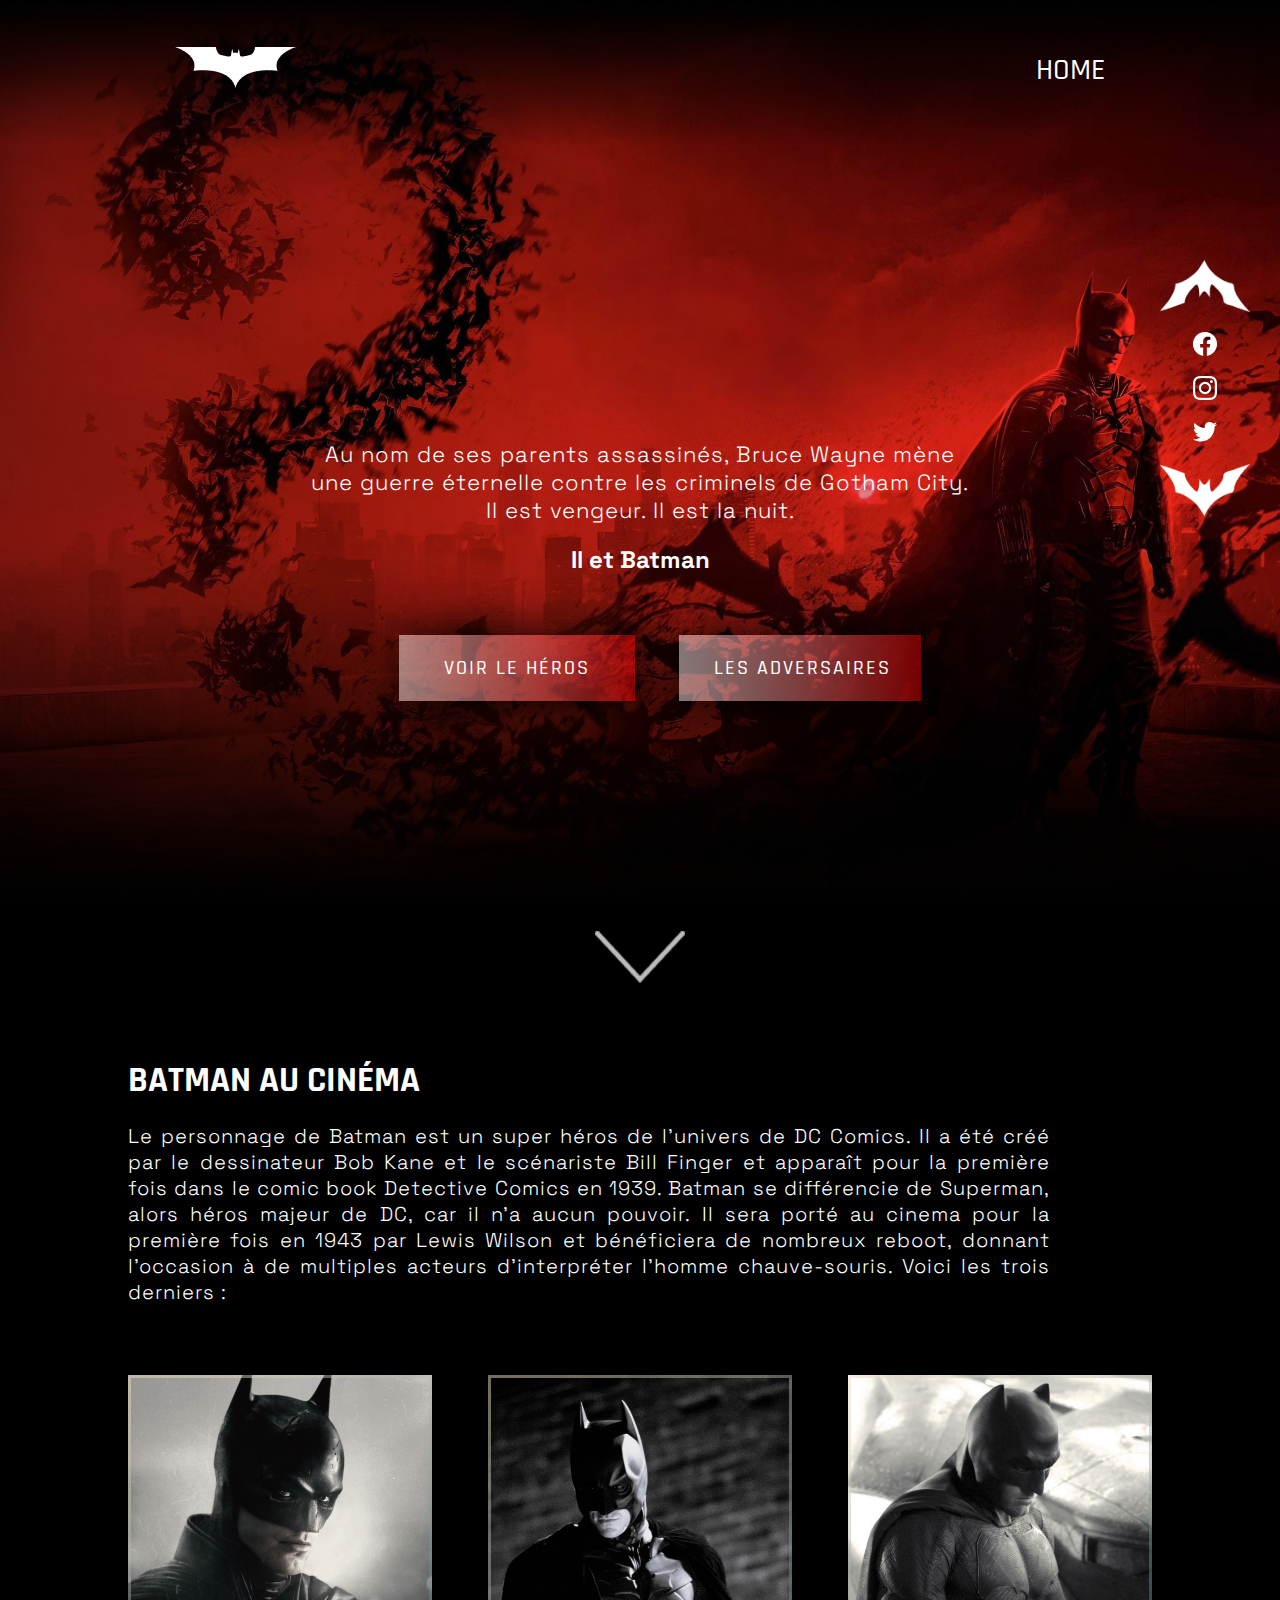
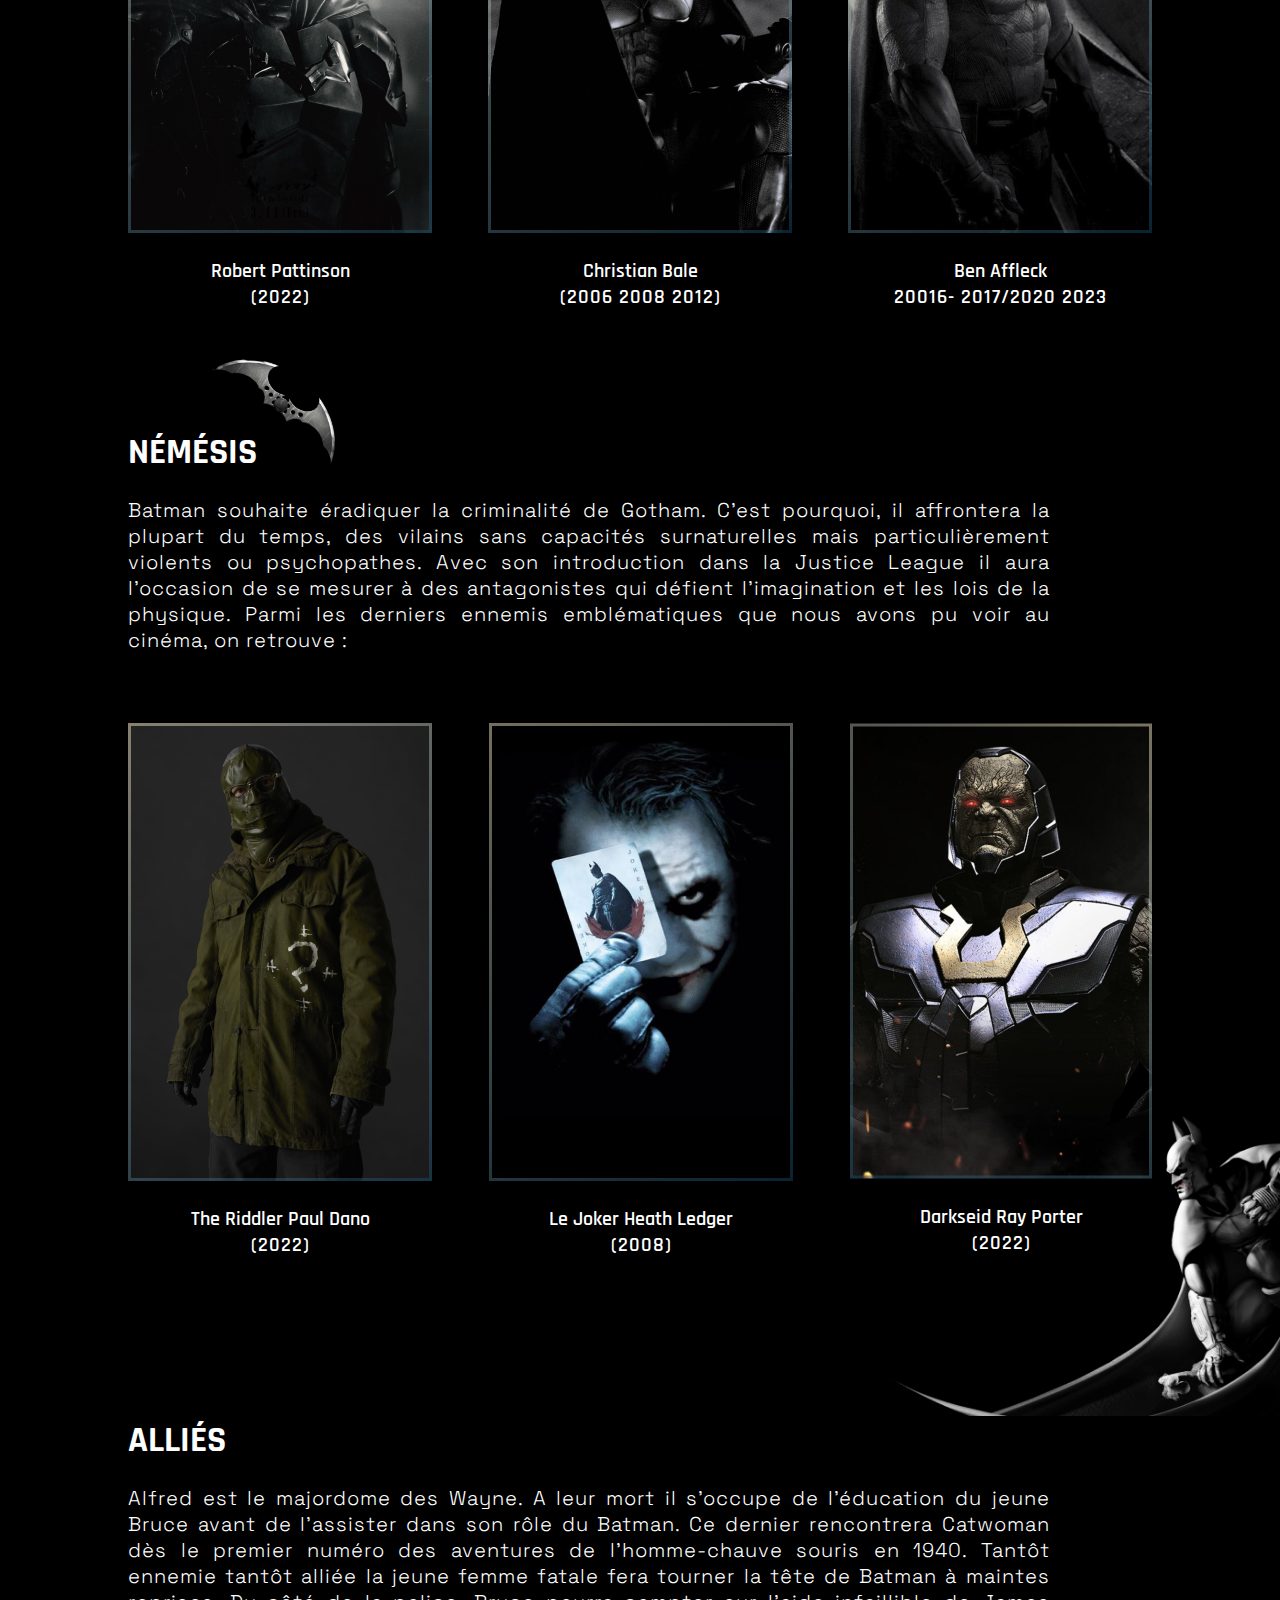
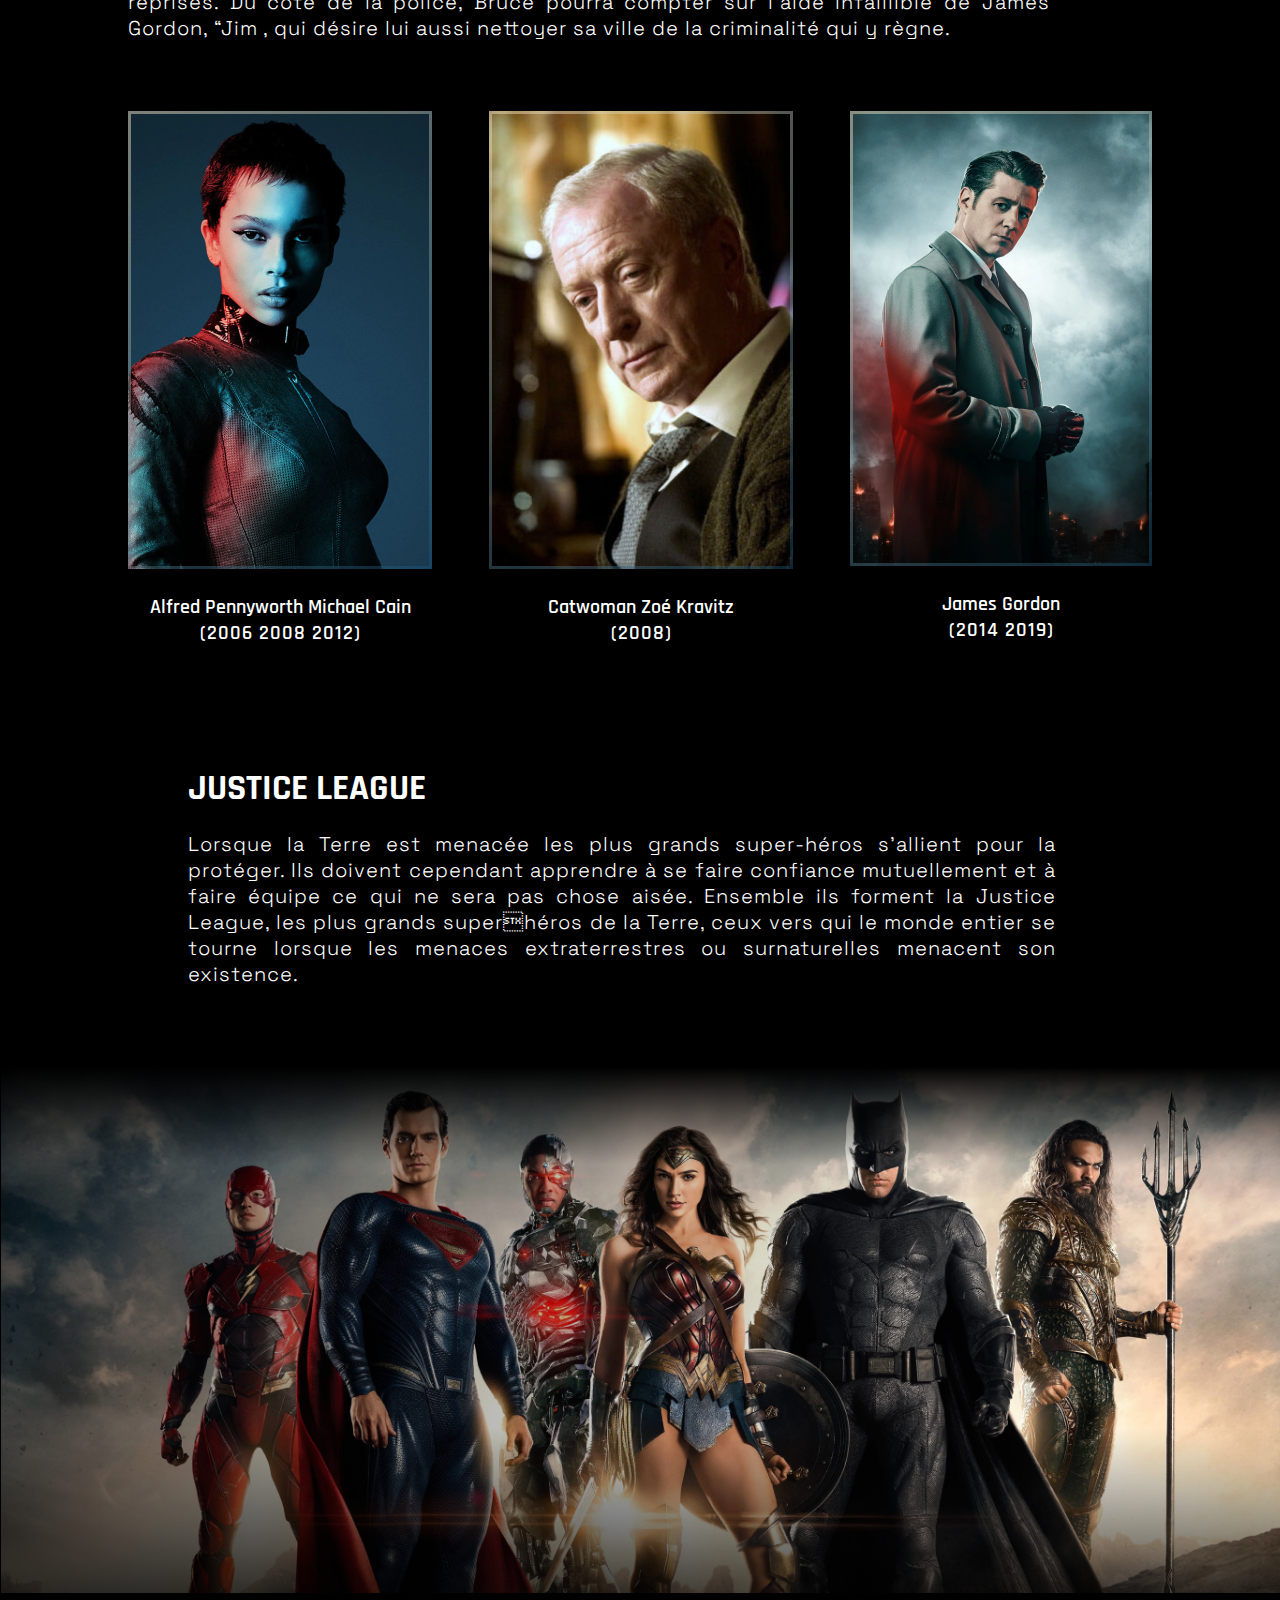
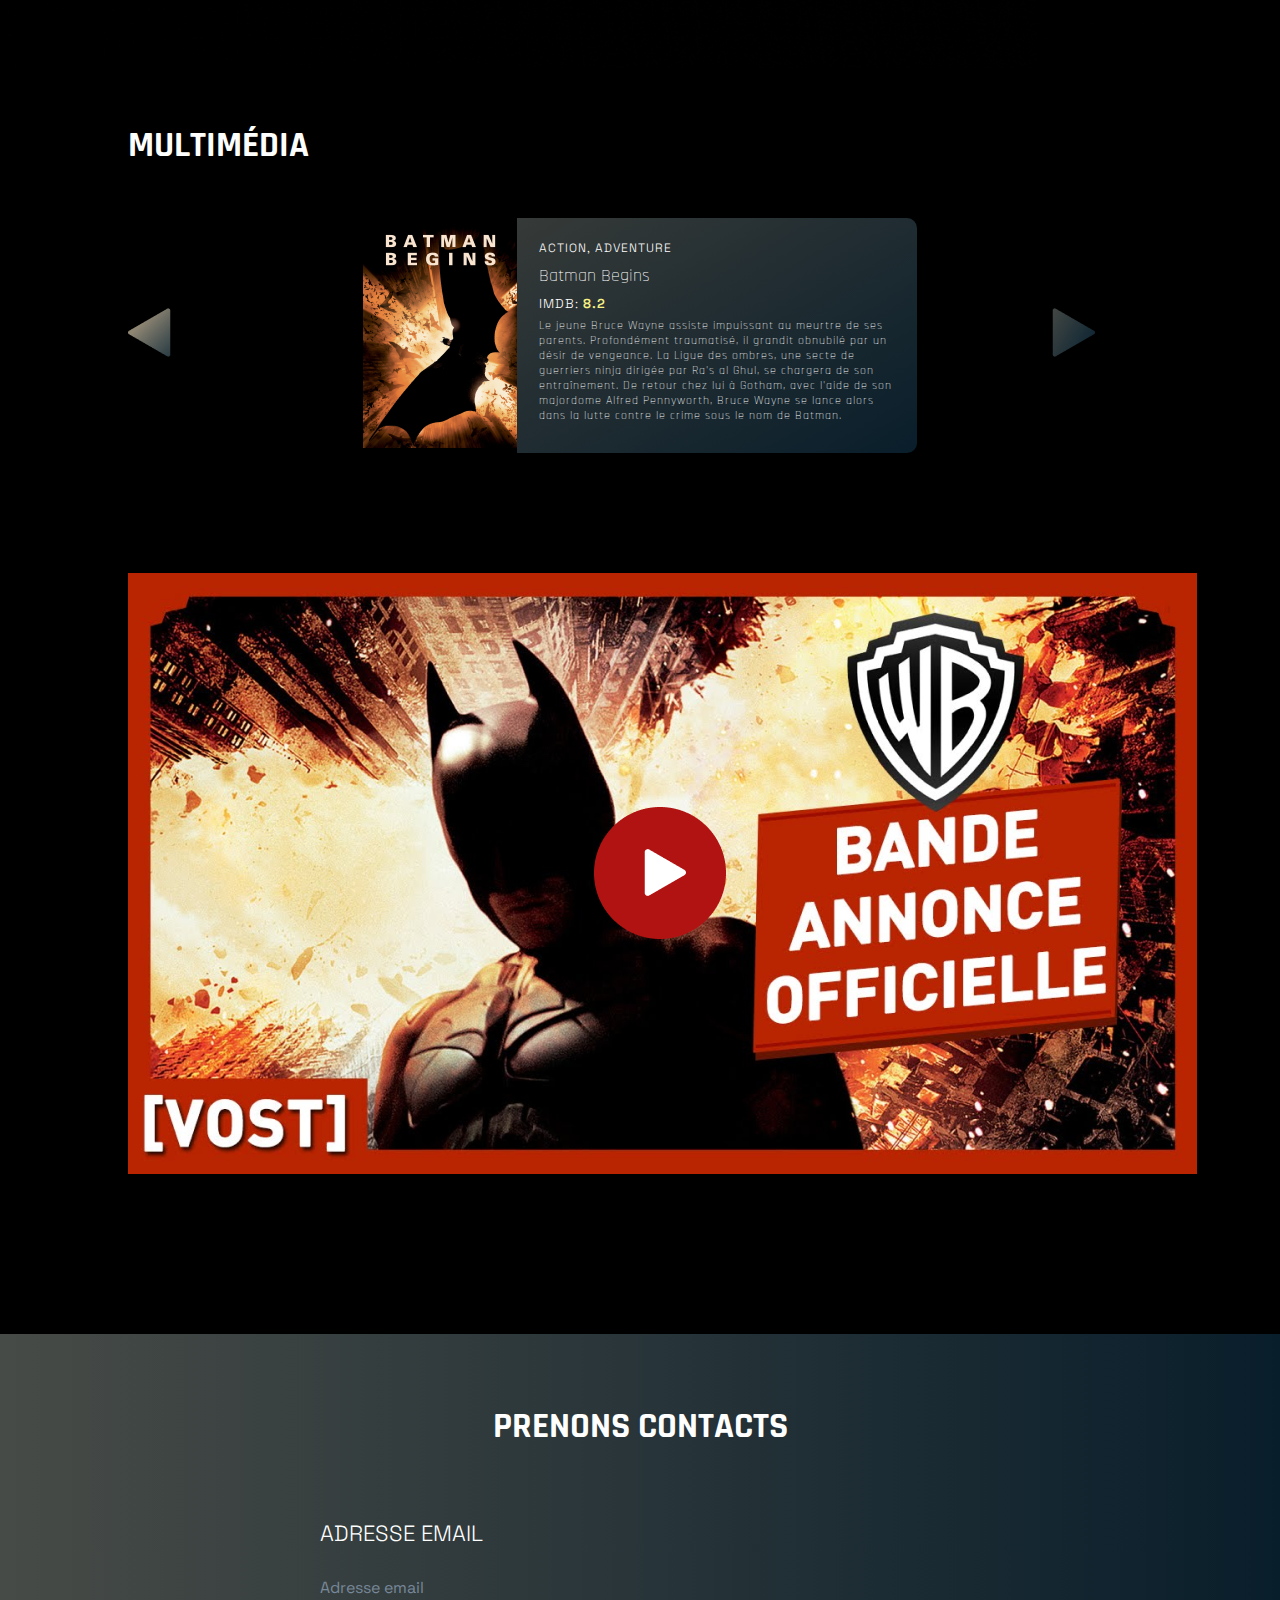
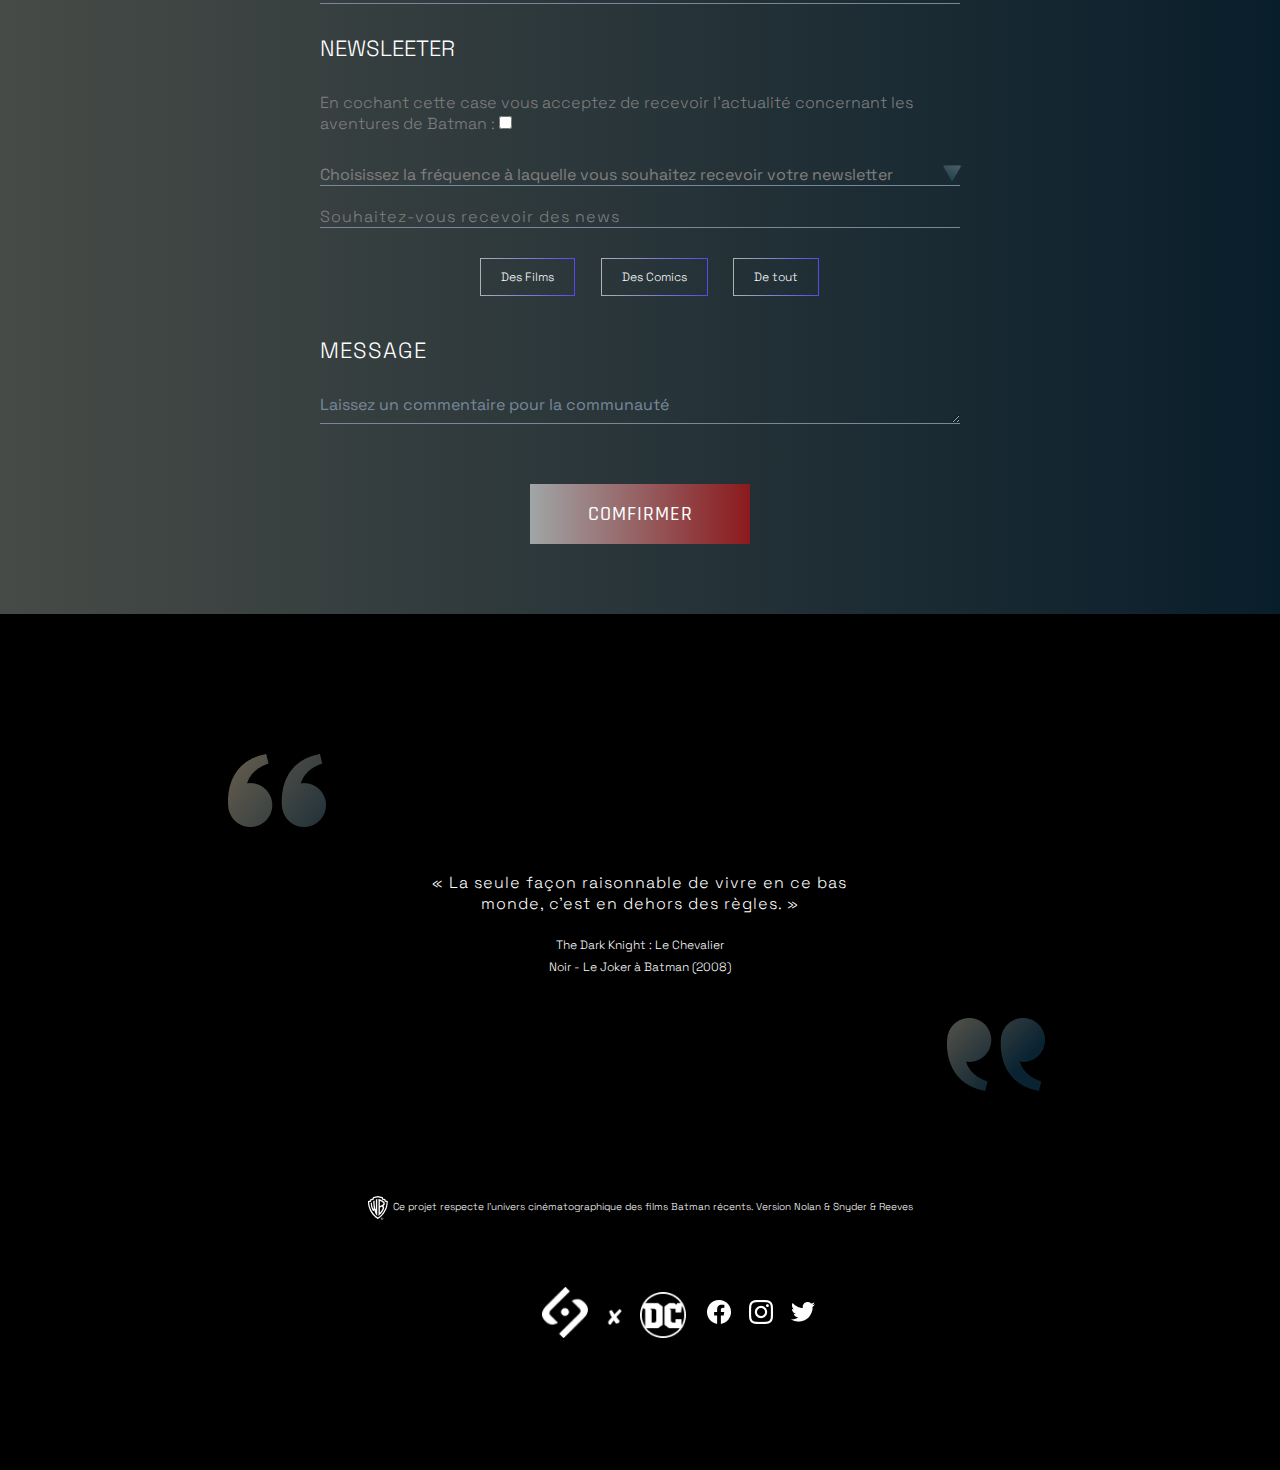
==== commit d8f60ca4: "Ajout Final projet FilRouge Batman" ====
--- a/index.html
+++ b/index.html
@@ -51,7 +51,7 @@
               <h2 class="titre">Il et Batman</h2>
               <div class="cta">
                 <a class="voir-hero" href="#cinema-section">Voir le héros</a>
-                <a class="adversaires-button" href="#">LES ADVERSAIRES</a>
+                <a class="adversaires-button" href="#NÉMÉSIS">LES ADVERSAIRES</a>
               </div>
             </div>
               <img class="fleche-icon" src="./assets/Logos/flèche_down_header.png" alt="flèche">
@@ -90,7 +90,7 @@
           </div>
             
             <img class="bathome-nemesis" src="/assets/Illustrations/Bathome13.png" alt="">
-            <h1 class="nemesis-title">NÉMÉSIS</h1>
+            <h1 class="nemesis-title" id="NÉMÉSIS">NÉMÉSIS</h1>
             <p class="cinema-article"> Batman souhaite éradiquer la criminalité de Gotham. C’est pourquoi, il affrontera la plupart 
               du temps, des vilains sans capacités surnaturelles mais particulièrement violents ou 
               psychopathes. Avec son introduction dans la Justice League il aura l’occasion de se 
@@ -200,25 +200,90 @@
             </div>
         </div>
         
-        <div class="forms">
-          <h1 class="forms-contact">Prenons contact</h1>
-
-            <form class="form-label">
-              <label class="container-email" for="fname">ADRESSE EMAIL</label>
-              <input type="text" id="fname" name="fname" placeholder="Adresse email">
-              <label for="lname">Last Name</label>
-              <input type="text" id="lname" name="lname">
-
-
-            </form>
-
-        </div>
-    
-      </main>
-  
+         
+     <!-- Les formulaires-->
+    <section id="contact">
+      <div class="form">
+        <h2 class="prenons">PRENONS CONTACTS</h2>
+        <form action="">
+          <label class="titre" for="email">ADRESSE EMAIL</label>
+          <input type="email" name="email" placeholder="Adresse email">
+          <label class="titre" for="newsletter">NEWSLEETER</label>
+          <label class="sous-titre" for="">En cochant cette case vous acceptez de recevoir l’actualité concernant les aventures de
+          Batman :</label>
+           <input class="checkbox" type="checkbox" name="checkbox">
+        <div class="recevoir">
+         <span class="texte">Choisissez la fréquence à laquelle vous souhaitez recevoir votre newsletter</span>
+         <span class="icon">
+            <img src="./assets/Logos/icon_flèche_2.png" alt="">
+         </span>
+        </div>
+        <div id="">
+          <p class="news">Souhaitez-vous recevoir des news</p>
+        </div>
+        <div class="btn-group">
+          <input type="radio" id="film">
+          <label for="films">Des Films</label>
+          <input type="radio" id="comics">
+          <label for="comics">Des Comics</label>
+          <input type="radio" id="tout">
+          <label for="tout">De tout</label> 
+        </div>
+          <p class="titre">MESSAGE</p>
+          <textarea name="" id="textarea" cols="30" placeholder="Laissez un commentaire pour la communauté"></textarea>
+          <input type="submit" value="COMFIRMER">
+      </form>
+      </div>  
+    </section>
+   
+
+  <!-- Section Citation -->
+  <section id="citation">
+      <div class="container">
+        <div class="guillemet-open">
+          <img src="./assets/Logos/icon_guillemets_1.png" alt="">
+        </div>
+        <div class="citation-preview">
+          <div>
+            <p class="citation-texte">« La seule façon raisonnable de vivre en ce bas monde, c'est en dehors des règles. »</p>
+          </div>
+          <div class="citation-author">
+            The Dark Knight : Le Chevalier Noir - Le Joker à Batman (2008)
+          </div>
+        </div>
+        <div class="guillemet-close">
+        <img src="./assets/Logos/icon_guillemets_2.png" alt="">
+        </div>
+      </div>
+  </section>
+
+  </main>
+
+  <footer id="footer">
+    <div class="container">
+      <div class="texte-footer">
+        <img src="./assets/Logos/icon_WB.png" alt="">
+        Ce projet respecte l’univers cinématographique des films Batman récents. Version Nolan &
+        Snyder & Reeves
+      </div>
+      <div class="social-icon-footer">
+        <div class="social-items" >
+            <a href="">
+              <img src="./assets/Logos/logo_sayna_white.png" alt="">
+              <img class="icon-x" src="./assets/Logos/icon_x.png" alt="">
+              <img src="./assets/Logos/icon_DC.png" alt="">
+            </a>
+        </div>
+        <div class="social-m-icon">
+            <a  href=""><img src="./assets/Logos/icon_facebook.png" alt=""></a>
+            <a href=""><img src="./assets/Logos/icon_ig.png" alt=""></a>
+            <a  href=""><img src="./assets/Logos/icon_tw.png" alt=""></a>
+        </div>
+      </div>
+    </div>
+      
+  </footer>
   
   </body>
-  <footer>
-
-  </footer>
+  
 </html>--- a/style.css
+++ b/style.css
@@ -72,10 +72,21 @@
 .home-link:hover {
   font-weight: 600;
   text-decoration: 1px underline;
+  transition-delay: 0.03s;
   }
 
 ul a:active {
   opacity: 70%;
+}
+
+.bathome-logo:hover {
+  width: 102%;
+  transition-delay: 1s;
+}
+
+.bathome-logo:active {
+  width: 98%;
+  opacity: 90%;
 }
 
 ul {
@@ -153,21 +164,23 @@
   }
 
   .voir-hero:hover {
-    color: #FFFF00;
+    opacity: 40%;
+    transition-delay: 0.15s;
   }
 
   .voir-hero:active {
-    background: linear-gradient(to right, rgba(255, 255, 255, 0.336), rgba(255, 0, 0, 0.322));
-    color:#ffff0098
+    opacity: 100%;
+    transition-delay: 0.15s;
   }
 
   .adversaires-button:hover {
-    color: #FFFF00;
+    opacity: 40%;
+    transition-delay: 0.15s;
   }
 
   .adversaires-button:active {
-    background: linear-gradient(to right, rgba(255, 255, 255, 0.336), rgba(255, 0, 0, 0.322));
-    color:#ffff0098
+    opacity: 100%;
+    transition-delay: 0.15s;
   }
   .voir-hero {
     margin-left: 40px;
@@ -243,9 +256,10 @@
   .bathome-allies {
     position: absolute;
     right: 0;
-    top: 2700px;
-    text-align: right;
+    top: 2716px;
     height: 300px;
+
+    
   }
 
   .container-justice {
@@ -378,4 +392,209 @@
  .container-email {
   font-weight: 300;
   font-size: 22px;
- }+ }
+
+ /* Design de la partie Contact*/
+
+ #contact {
+  margin-top: 160px;
+  background-image: linear-gradient(to right, rgb(71, 75, 71), rgb(9, 30, 43));
+  padding: 70px 0;
+ }
+
+ #contact .form {
+  width: 50%;
+  margin: 0 auto;
+ }
+
+ #contact .prenons {
+  text-align: center;
+  margin-bottom: 70px;
+  font-size: 36px;
+  font-family: 'rajdhani';
+ }
+
+ #contact .titre {
+  display: block;
+  margin: 30px 0;
+ }
+
+ #contact .form input[type='email'], textarea{
+  display: block;
+  border-top: none;
+  border-left: none;
+  border-right: none;
+  width: 100%;
+  border-bottom: 1px solid lightslategray;
+  background: none;
+  color: lightgrey;
+  font-size: 16px;
+  padding-bottom: 5px;
+  font-family: 'Space Grotesk';
+ }
+
+ #contact .icon img {
+  transform: rotate(90deg);
+  width: 16px;
+  float: right;
+  cursor: pointer;
+
+ }
+
+ #contact .titre {
+  font-size: 22px;
+ }
+
+ #contact .texte {
+  color: grey;
+  font-size: 16px;
+  font-weight: 400;
+  padding: 20px 0;
+  
+ }
+
+ #contact .sous-titre {
+  color: grey;;
+ }
+
+ #contact .recevoir {
+  margin-top: 30px;
+  width: 100%;
+  border-bottom: 1px solid lightslategray;
+ }
+
+ #contact .news {
+  border-bottom: 1px solid lightslategray;
+  width: 100%;
+  font-size: 16px;
+  color: grey;
+  margin-top: 20px;
+ }
+
+ ::placeholder {
+  color: lightslategray;
+ }
+
+ #textarea {
+  height: 30px;
+ }
+
+ .btn-group {
+  display: flex;
+  justify-content: space-around;
+  padding: 10px;
+  width: 60%;
+  margin: 0 auto;
+  }
+
+ .form .btn-group input[type='radio'] {
+  opacity: 0;
+ }
+
+ .btn-group label{
+  border: 1px solid;
+  padding: 10px 20px;
+  border-image: linear-gradient(to right, rgb(176, 177, 176), rgb(84, 73, 236)) 2;
+  font-size: 12px;
+  cursor: pointer;;
+ }
+ 
+ input[type='submit'] {
+  display: block;
+  margin: 0 auto;
+  margin-top: 60px;
+  border: none;
+  background: none;
+  background-image: linear-gradient(to right,  rgba(255, 255, 255, 0.548), rgba(255, 0, 0, 0.473));
+  height: 60px;
+  width: 220px;
+  color: white;
+  font-size: 20px;
+  font-family: 'rajdhani';
+  font-weight: 400;
+  letter-spacing: 1px;
+  cursor: pointer;
+ }
+
+ input[type='submit']:hover {
+  color: #FFFF00;
+ } 
+
+ input[type='submit']:active {
+  color: #ffff81;
+  opacity: 50%;
+ } 
+ /* Design de la partie citation */
+
+.guillemet-open {
+ margin-top: 140px;
+ }
+
+ #citation .citation-preview {
+  display: block;
+  margin: 0 auto;
+  text-align: center;
+  width: 45%;
+ }
+
+ #citation .guillemet-open {
+  margin-left: 100px;
+  margin-bottom: 40px;
+ }
+
+ #citation .guillemet-close img{
+  position: relative;
+  left: 80%;
+  margin-top: 40px;
+  margin-bottom: 100px;
+  
+  
+ }
+ #citation .citation-texte {
+  font-size: 16px;
+ }
+
+ #citation .citation-author {
+  font-size: 12px;
+  width: 40%;
+  margin: 0 auto;
+  line-height: 22px;
+ }
+
+ .texte-footer {
+  display: block;
+  margin: 0 auto;
+  width: 60%;
+  text-align: center;
+  font-size: 10px;
+  margin-bottom: 60px;
+ }
+
+ .texte-footer img {
+  vertical-align: middle;
+ }
+
+ .social-icon-footer {
+  display: flex;
+  flex-direction: row;
+  align-items: center;
+  position: relative;
+  left: 400px;
+  margin-bottom: 120px;
+}
+
+.social-items img, a {
+  padding: 7px;
+  text-decoration: none;
+  align-items: center;
+}
+
+.social-items img {
+  width: 60px;  
+}
+.social-items .icon-x {
+  width: 30px;  
+  vertical-align:baseline;
+  padding-bottom: 20px;
+  cursor:default;
+}
--- a/style.css
+++ b/style.css
@@ -72,10 +72,21 @@
 .home-link:hover {
   font-weight: 600;
   text-decoration: 1px underline;
+  transition-delay: 0.03s;
   }
 
 ul a:active {
   opacity: 70%;
+}
+
+.bathome-logo:hover {
+  width: 102%;
+  transition-delay: 1s;
+}
+
+.bathome-logo:active {
+  width: 98%;
+  opacity: 90%;
 }
 
 ul {
@@ -153,21 +164,23 @@
   }
 
   .voir-hero:hover {
-    color: #FFFF00;
+    opacity: 40%;
+    transition-delay: 0.15s;
   }
 
   .voir-hero:active {
-    background: linear-gradient(to right, rgba(255, 255, 255, 0.336), rgba(255, 0, 0, 0.322));
-    color:#ffff0098
+    opacity: 100%;
+    transition-delay: 0.15s;
   }
 
   .adversaires-button:hover {
-    color: #FFFF00;
+    opacity: 40%;
+    transition-delay: 0.15s;
   }
 
   .adversaires-button:active {
-    background: linear-gradient(to right, rgba(255, 255, 255, 0.336), rgba(255, 0, 0, 0.322));
-    color:#ffff0098
+    opacity: 100%;
+    transition-delay: 0.15s;
   }
   .voir-hero {
     margin-left: 40px;
@@ -243,9 +256,10 @@
   .bathome-allies {
     position: absolute;
     right: 0;
-    top: 2700px;
-    text-align: right;
+    top: 2716px;
     height: 300px;
+
+    
   }
 
   .container-justice {
@@ -378,4 +392,209 @@
  .container-email {
   font-weight: 300;
   font-size: 22px;
- }+ }
+
+ /* Design de la partie Contact*/
+
+ #contact {
+  margin-top: 160px;
+  background-image: linear-gradient(to right, rgb(71, 75, 71), rgb(9, 30, 43));
+  padding: 70px 0;
+ }
+
+ #contact .form {
+  width: 50%;
+  margin: 0 auto;
+ }
+
+ #contact .prenons {
+  text-align: center;
+  margin-bottom: 70px;
+  font-size: 36px;
+  font-family: 'rajdhani';
+ }
+
+ #contact .titre {
+  display: block;
+  margin: 30px 0;
+ }
+
+ #contact .form input[type='email'], textarea{
+  display: block;
+  border-top: none;
+  border-left: none;
+  border-right: none;
+  width: 100%;
+  border-bottom: 1px solid lightslategray;
+  background: none;
+  color: lightgrey;
+  font-size: 16px;
+  padding-bottom: 5px;
+  font-family: 'Space Grotesk';
+ }
+
+ #contact .icon img {
+  transform: rotate(90deg);
+  width: 16px;
+  float: right;
+  cursor: pointer;
+
+ }
+
+ #contact .titre {
+  font-size: 22px;
+ }
+
+ #contact .texte {
+  color: grey;
+  font-size: 16px;
+  font-weight: 400;
+  padding: 20px 0;
+  
+ }
+
+ #contact .sous-titre {
+  color: grey;;
+ }
+
+ #contact .recevoir {
+  margin-top: 30px;
+  width: 100%;
+  border-bottom: 1px solid lightslategray;
+ }
+
+ #contact .news {
+  border-bottom: 1px solid lightslategray;
+  width: 100%;
+  font-size: 16px;
+  color: grey;
+  margin-top: 20px;
+ }
+
+ ::placeholder {
+  color: lightslategray;
+ }
+
+ #textarea {
+  height: 30px;
+ }
+
+ .btn-group {
+  display: flex;
+  justify-content: space-around;
+  padding: 10px;
+  width: 60%;
+  margin: 0 auto;
+  }
+
+ .form .btn-group input[type='radio'] {
+  opacity: 0;
+ }
+
+ .btn-group label{
+  border: 1px solid;
+  padding: 10px 20px;
+  border-image: linear-gradient(to right, rgb(176, 177, 176), rgb(84, 73, 236)) 2;
+  font-size: 12px;
+  cursor: pointer;;
+ }
+ 
+ input[type='submit'] {
+  display: block;
+  margin: 0 auto;
+  margin-top: 60px;
+  border: none;
+  background: none;
+  background-image: linear-gradient(to right,  rgba(255, 255, 255, 0.548), rgba(255, 0, 0, 0.473));
+  height: 60px;
+  width: 220px;
+  color: white;
+  font-size: 20px;
+  font-family: 'rajdhani';
+  font-weight: 400;
+  letter-spacing: 1px;
+  cursor: pointer;
+ }
+
+ input[type='submit']:hover {
+  color: #FFFF00;
+ } 
+
+ input[type='submit']:active {
+  color: #ffff81;
+  opacity: 50%;
+ } 
+ /* Design de la partie citation */
+
+.guillemet-open {
+ margin-top: 140px;
+ }
+
+ #citation .citation-preview {
+  display: block;
+  margin: 0 auto;
+  text-align: center;
+  width: 45%;
+ }
+
+ #citation .guillemet-open {
+  margin-left: 100px;
+  margin-bottom: 40px;
+ }
+
+ #citation .guillemet-close img{
+  position: relative;
+  left: 80%;
+  margin-top: 40px;
+  margin-bottom: 100px;
+  
+  
+ }
+ #citation .citation-texte {
+  font-size: 16px;
+ }
+
+ #citation .citation-author {
+  font-size: 12px;
+  width: 40%;
+  margin: 0 auto;
+  line-height: 22px;
+ }
+
+ .texte-footer {
+  display: block;
+  margin: 0 auto;
+  width: 60%;
+  text-align: center;
+  font-size: 10px;
+  margin-bottom: 60px;
+ }
+
+ .texte-footer img {
+  vertical-align: middle;
+ }
+
+ .social-icon-footer {
+  display: flex;
+  flex-direction: row;
+  align-items: center;
+  position: relative;
+  left: 400px;
+  margin-bottom: 120px;
+}
+
+.social-items img, a {
+  padding: 7px;
+  text-decoration: none;
+  align-items: center;
+}
+
+.social-items img {
+  width: 60px;  
+}
+.social-items .icon-x {
+  width: 30px;  
+  vertical-align:baseline;
+  padding-bottom: 20px;
+  cursor:default;
+}
